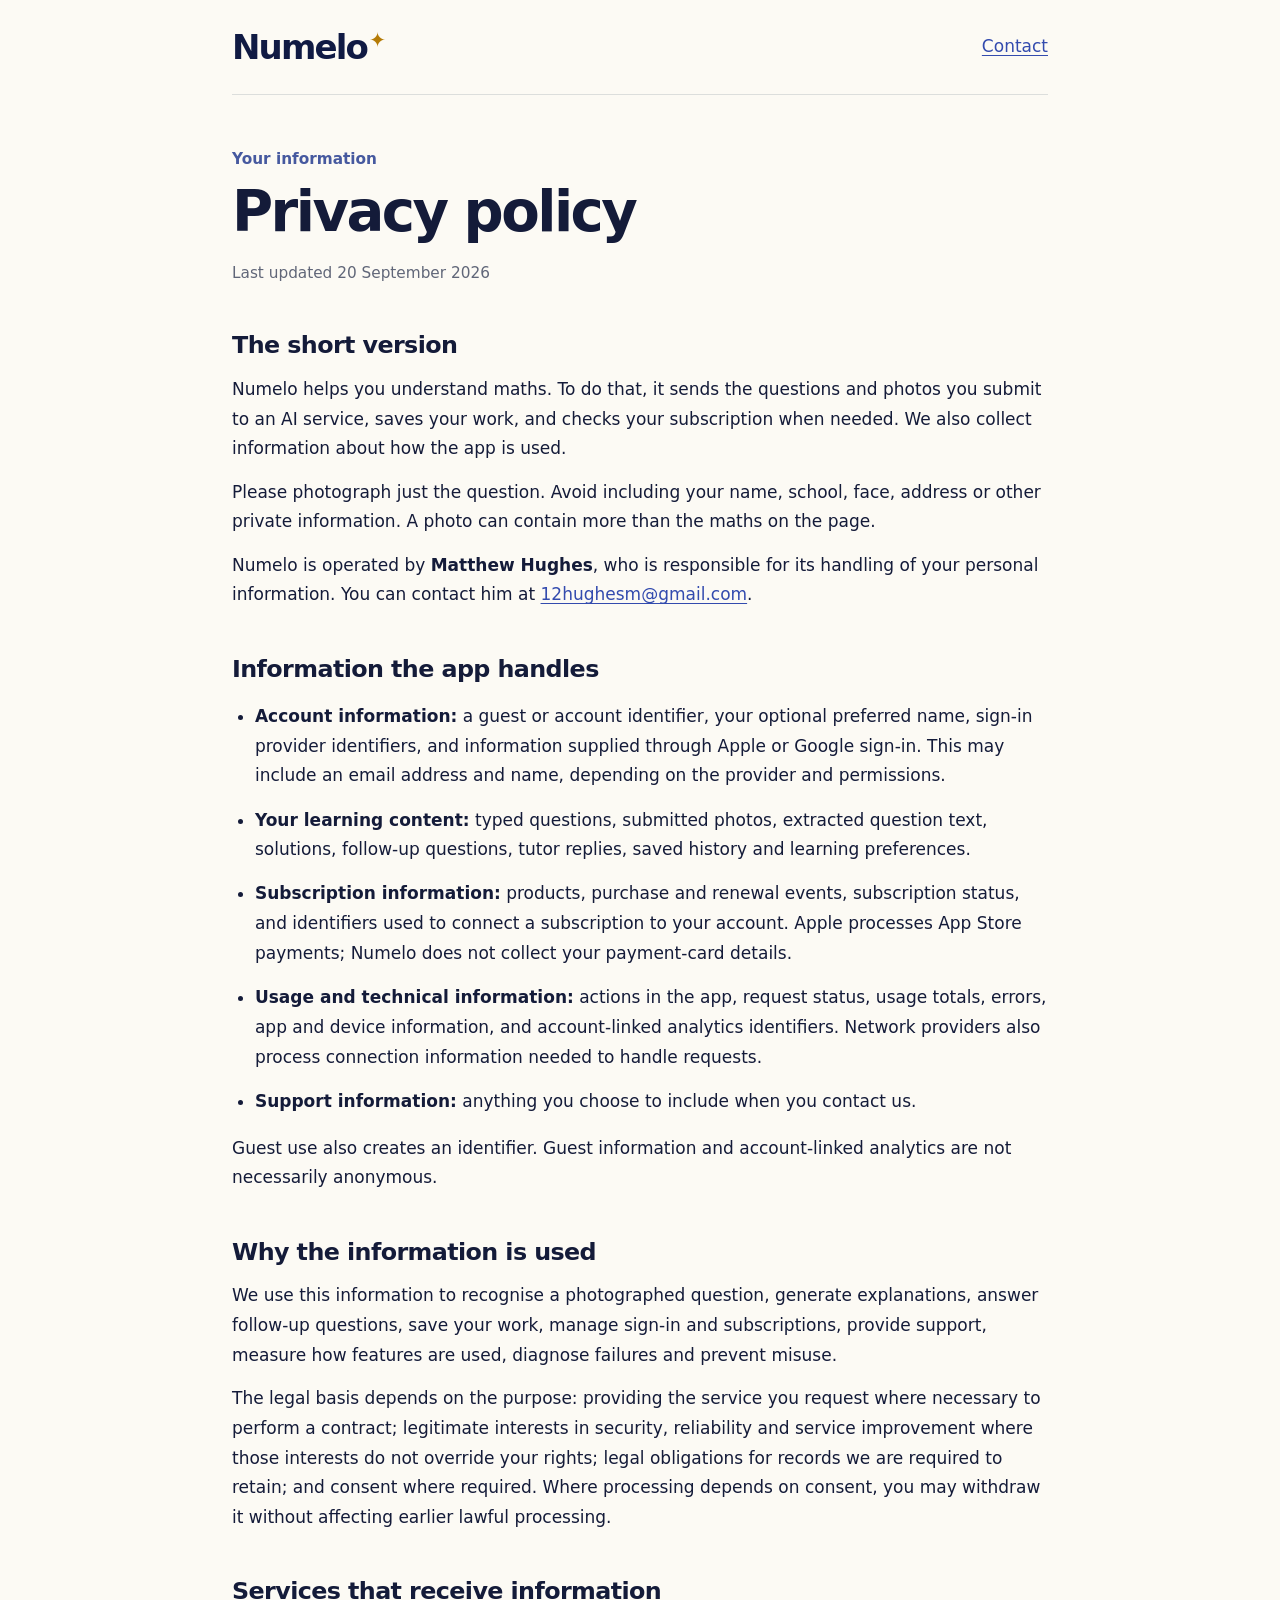
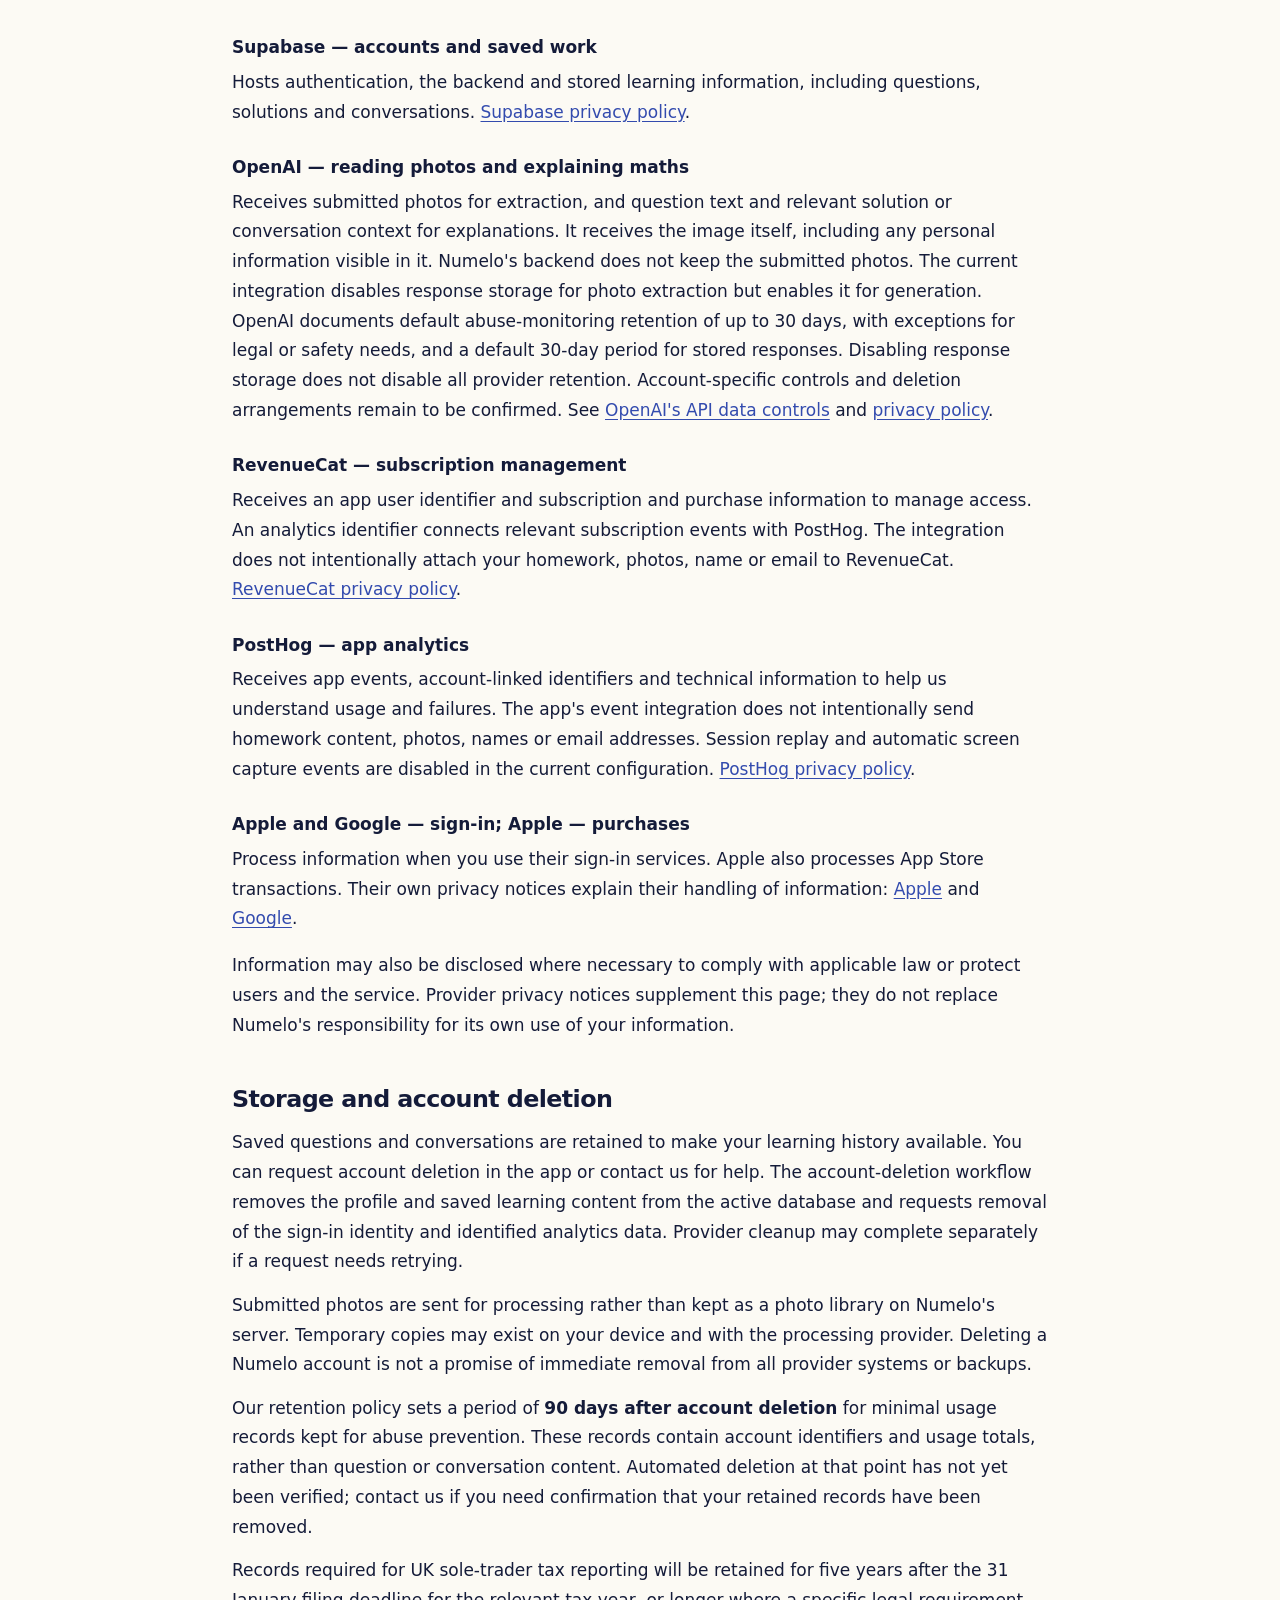
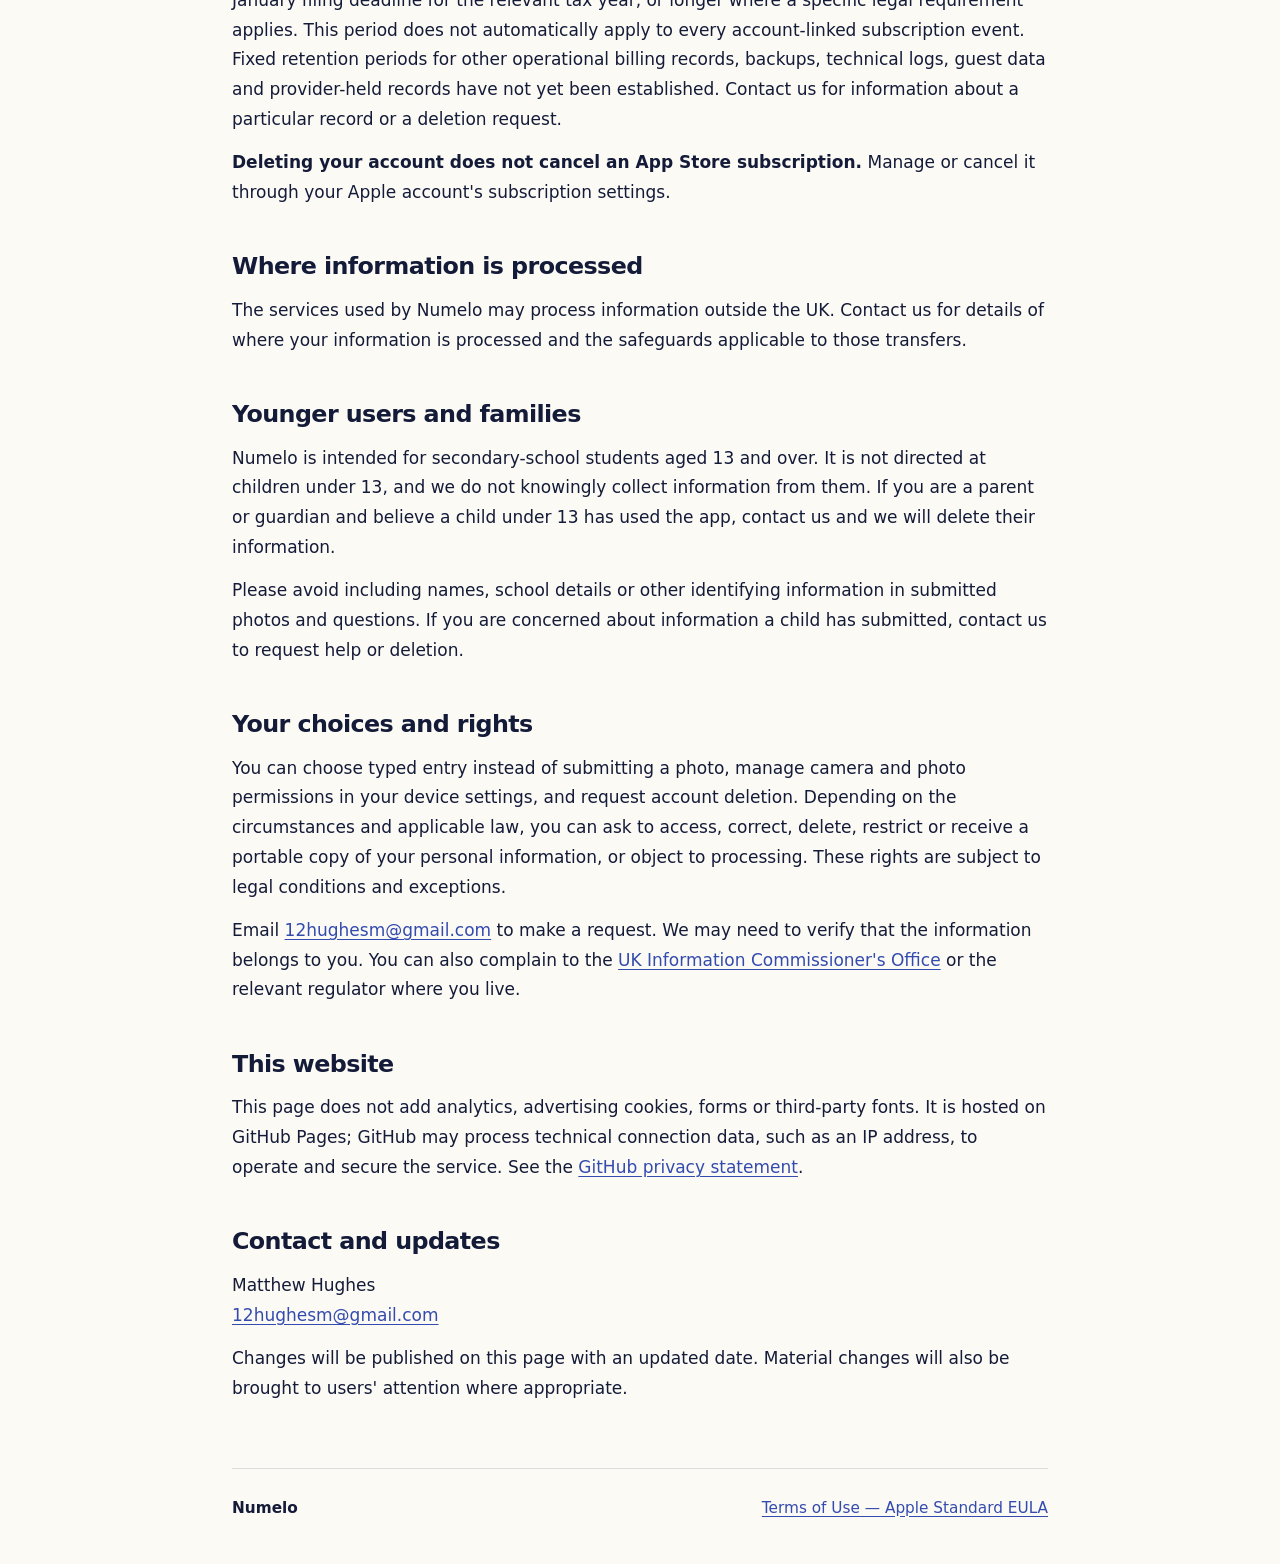
==== index.html @ 73165d93 "State the intended audience as 13 and over The policy described the app as intended for children, wh" ====
<!doctype html>
<html lang="en-GB">
<head>
  <meta charset="utf-8">
  <meta name="viewport" content="width=device-width, initial-scale=1">
  <meta name="description" content="How Numelo handles account details, maths questions, photos, subscriptions and usage information.">
  <title>Privacy policy · Numelo</title>
  <link rel="stylesheet" href="styles.css">
</head>
<body>
  <header><a class="wordmark" href="./" aria-label="Numelo home">Numelo<span aria-hidden="true">✦</span></a><a href="#contact">Contact</a></header>
  <main>
    <p class="eyebrow">Your information</p>
    <h1>Privacy policy</h1>
    <p class="updated">Last updated 20 September 2026</p>

    <section aria-labelledby="summary">
      <h2 id="summary">The short version</h2>
      <p>Numelo helps you understand maths. To do that, it sends the questions and photos you submit to an AI service, saves your work, and checks your subscription when needed. We also collect information about how the app is used.</p>
      <p>Please photograph just the question. Avoid including your name, school, face, address or other private information. A photo can contain more than the maths on the page.</p>
      <p>Numelo is operated by <strong>Matthew Hughes</strong>, who is responsible for its handling of your personal information. You can contact him at <a href="mailto:12hughesm@gmail.com">12hughesm@gmail.com</a>.</p>
    </section>

    <section aria-labelledby="information">
      <h2 id="information">Information the app handles</h2>
      <ul>
        <li><strong>Account information:</strong> a guest or account identifier, your optional preferred name, sign-in provider identifiers, and information supplied through Apple or Google sign-in. This may include an email address and name, depending on the provider and permissions.</li>
        <li><strong>Your learning content:</strong> typed questions, submitted photos, extracted question text, solutions, follow-up questions, tutor replies, saved history and learning preferences.</li>
        <li><strong>Subscription information:</strong> products, purchase and renewal events, subscription status, and identifiers used to connect a subscription to your account. Apple processes App Store payments; Numelo does not collect your payment-card details.</li>
        <li><strong>Usage and technical information:</strong> actions in the app, request status, usage totals, errors, app and device information, and account-linked analytics identifiers. Network providers also process connection information needed to handle requests.</li>
        <li><strong>Support information:</strong> anything you choose to include when you contact us.</li>
      </ul>
      <p>Guest use also creates an identifier. Guest information and account-linked analytics are not necessarily anonymous.</p>
    </section>

    <section aria-labelledby="purposes">
      <h2 id="purposes">Why the information is used</h2>
      <p>We use this information to recognise a photographed question, generate explanations, answer follow-up questions, save your work, manage sign-in and subscriptions, provide support, measure how features are used, diagnose failures and prevent misuse.</p>
      <p>The legal basis depends on the purpose: providing the service you request where necessary to perform a contract; legitimate interests in security, reliability and service improvement where those interests do not override your rights; legal obligations for records we are required to retain; and consent where required. Where processing depends on consent, you may withdraw it without affecting earlier lawful processing.</p>
    </section>

    <section aria-labelledby="providers">
      <h2 id="providers">Services that receive information</h2>
      <dl>
        <dt>Supabase — accounts and saved work</dt>
        <dd>Hosts authentication, the backend and stored learning information, including questions, solutions and conversations. <a href="https://supabase.com/privacy">Supabase privacy policy</a>.</dd>
        <dt>OpenAI — reading photos and explaining maths</dt>
        <dd>Receives submitted photos for extraction, and question text and relevant solution or conversation context for explanations. It receives the image itself, including any personal information visible in it. Numelo's backend does not keep the submitted photos. The current integration disables response storage for photo extraction but enables it for generation. OpenAI documents default abuse-monitoring retention of up to 30 days, with exceptions for legal or safety needs, and a default 30-day period for stored responses. Disabling response storage does not disable all provider retention. Account-specific controls and deletion arrangements remain to be confirmed. See <a href="https://developers.openai.com/api/docs/guides/your-data">OpenAI's API data controls</a> and <a href="https://openai.com/policies/privacy-policy/">privacy policy</a>.</dd>
        <dt>RevenueCat — subscription management</dt>
        <dd>Receives an app user identifier and subscription and purchase information to manage access. An analytics identifier connects relevant subscription events with PostHog. The integration does not intentionally attach your homework, photos, name or email to RevenueCat. <a href="https://www.revenuecat.com/privacy/">RevenueCat privacy policy</a>.</dd>
        <dt>PostHog — app analytics</dt>
        <dd>Receives app events, account-linked identifiers and technical information to help us understand usage and failures. The app's event integration does not intentionally send homework content, photos, names or email addresses. Session replay and automatic screen capture events are disabled in the current configuration. <a href="https://posthog.com/privacy">PostHog privacy policy</a>.</dd>
        <dt>Apple and Google — sign-in; Apple — purchases</dt>
        <dd>Process information when you use their sign-in services. Apple also processes App Store transactions. Their own privacy notices explain their handling of information: <a href="https://www.apple.com/legal/privacy/">Apple</a> and <a href="https://policies.google.com/privacy">Google</a>.</dd>
      </dl>
      <p>Information may also be disclosed where necessary to comply with applicable law or protect users and the service. Provider privacy notices supplement this page; they do not replace Numelo's responsibility for its own use of your information.</p>
    </section>

    <section aria-labelledby="retention">
      <h2 id="retention">Storage and account deletion</h2>
      <p>Saved questions and conversations are retained to make your learning history available. You can request account deletion in the app or contact us for help. The account-deletion workflow removes the profile and saved learning content from the active database and requests removal of the sign-in identity and identified analytics data. Provider cleanup may complete separately if a request needs retrying.</p>
      <p>Submitted photos are sent for processing rather than kept as a photo library on Numelo's server. Temporary copies may exist on your device and with the processing provider. Deleting a Numelo account is not a promise of immediate removal from all provider systems or backups.</p>
      <p>Our retention policy sets a period of <strong>90 days after account deletion</strong> for minimal usage records kept for abuse prevention. These records contain account identifiers and usage totals, rather than question or conversation content. Automated deletion at that point has not yet been verified; contact us if you need confirmation that your retained records have been removed.</p>
      <p>Records required for UK sole-trader tax reporting will be retained for five years after the 31 January filing deadline for the relevant tax year, or longer where a specific legal requirement applies. This period does not automatically apply to every account-linked subscription event. Fixed retention periods for other operational billing records, backups, technical logs, guest data and provider-held records have not yet been established. Contact us for information about a particular record or a deletion request.</p>
      <p><strong>Deleting your account does not cancel an App Store subscription.</strong> Manage or cancel it through your Apple account's subscription settings.</p>
    </section>

    <section aria-labelledby="location">
      <h2 id="location">Where information is processed</h2>
      <p>The services used by Numelo may process information outside the UK. Contact us for details of where your information is processed and the safeguards applicable to those transfers.</p>
    </section>

    <section aria-labelledby="children">
      <h2 id="children">Younger users and families</h2>
      <p>Numelo is intended for secondary-school students aged 13 and over. It is not directed at children under 13, and we do not knowingly collect information from them. If you are a parent or guardian and believe a child under 13 has used the app, contact us and we will delete their information.</p>
      <p>Please avoid including names, school details or other identifying information in submitted photos and questions. If you are concerned about information a child has submitted, contact us to request help or deletion.</p>
    </section>

    <section aria-labelledby="rights">
      <h2 id="rights">Your choices and rights</h2>
      <p>You can choose typed entry instead of submitting a photo, manage camera and photo permissions in your device settings, and request account deletion. Depending on the circumstances and applicable law, you can ask to access, correct, delete, restrict or receive a portable copy of your personal information, or object to processing. These rights are subject to legal conditions and exceptions.</p>
      <p>Email <a href="mailto:12hughesm@gmail.com">12hughesm@gmail.com</a> to make a request. We may need to verify that the information belongs to you. You can also complain to the <a href="https://ico.org.uk/make-a-complaint/">UK Information Commissioner's Office</a> or the relevant regulator where you live.</p>
    </section>

    <section aria-labelledby="website">
      <h2 id="website">This website</h2>
      <p>This page does not add analytics, advertising cookies, forms or third-party fonts. It is hosted on GitHub Pages; GitHub may process technical connection data, such as an IP address, to operate and secure the service. See the <a href="https://docs.github.com/en/site-policy/privacy-policies/github-general-privacy-statement">GitHub privacy statement</a>.</p>
    </section>

    <section aria-labelledby="contact">
      <h2 id="contact">Contact and updates</h2>
      <p>Matthew Hughes<br><a href="mailto:12hughesm@gmail.com">12hughesm@gmail.com</a></p>
      <p>Changes will be published on this page with an updated date. Material changes will also be brought to users' attention where appropriate.</p>
    </section>
  </main>
  <footer><span>Numelo</span><a href="https://www.apple.com/legal/internet-services/itunes/dev/stdeula/">Terms of Use — Apple Standard EULA</a></footer>
</body>
</html>
---- styles.css ----
:root { color-scheme: light; font-family: ui-sans-serif, system-ui, -apple-system, BlinkMacSystemFont, "Segoe UI", sans-serif; color: #141b39; background: #fcfaf4; font-size: 17px; }
* { box-sizing: border-box; }
body { margin: 0; line-height: 1.75; }
header, main, footer { width: min(100% - 3rem, 48rem); margin-inline: auto; }
header { display: flex; justify-content: space-between; align-items: center; padding-block: 1.75rem; border-bottom: 1px solid #dcdedc; }
a { color: #334bae; text-underline-offset: .18em; overflow-wrap: anywhere; }
a:hover { color: #18235e; }
a:focus-visible { outline: 3px solid #ae7500; outline-offset: 5px; border-radius: 2px; }
.wordmark { color: #101a43; font-size: 2rem; font-weight: 800; text-decoration: none; letter-spacing: -.055em; line-height: 1; }
.wordmark span { color: #b57b06; font-size: 1.2rem; vertical-align: super; margin-left: .12rem; }
main { padding-block: 3rem; }
.eyebrow { color: #46599f; font-size: .9rem; font-weight: 700; margin: 0 0 .5rem; }
h1 { font-size: clamp(2.25rem, 7vw, 3.3rem); line-height: 1.1; letter-spacing: -.045em; margin: 0; }
.updated { color: #606678; margin-block: 1rem 1.75rem; font-size: .9rem; }
.notice { padding: 1.25rem; border-left: 4px solid #b57b06; background: #fff2cb; border-radius: 0 .65rem .65rem 0; font-size: .95rem; }
section { margin-top: 2.5rem; scroll-margin-top: 1.5rem; }
h2 { font-size: 1.4rem; line-height: 1.35; letter-spacing: -.025em; margin-bottom: .8rem; }
p { margin-block: .8rem; }
ul { padding-left: 1.35rem; }
li { margin-block: .85rem; }
dt { font-weight: 700; margin-top: 1.5rem; }
dd { margin: .3rem 0 0; }
footer { padding-block: 1.5rem 2.5rem; border-top: 1px solid #dcdedc; display: flex; justify-content: space-between; gap: 1rem; flex-wrap: wrap; font-size: .9rem; }
footer span { font-weight: 700; }
@media (max-width: 480px) { header, main, footer { width: calc(100% - 2rem); } main { padding-top: 2rem; } }
@media print { body { background: white; color: black; } header, main, footer { width: 100%; } a { color: inherit; } }
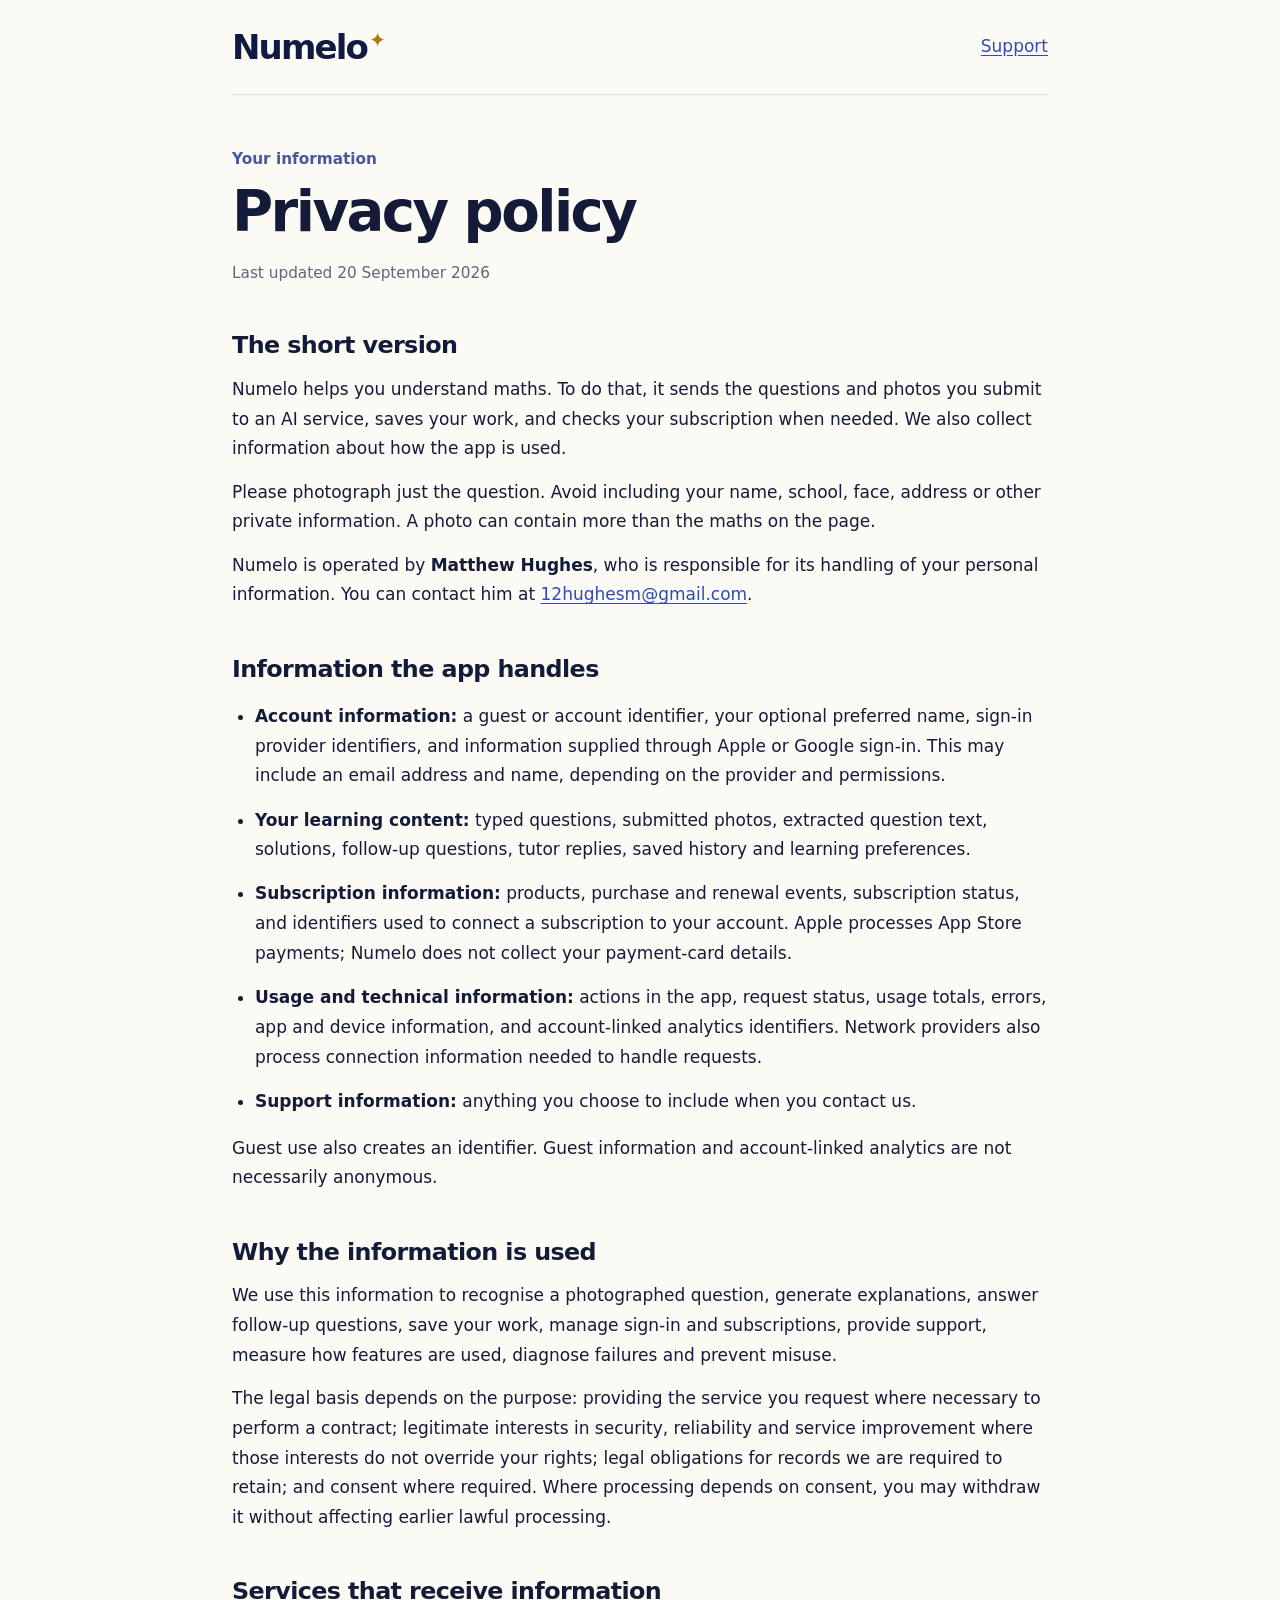
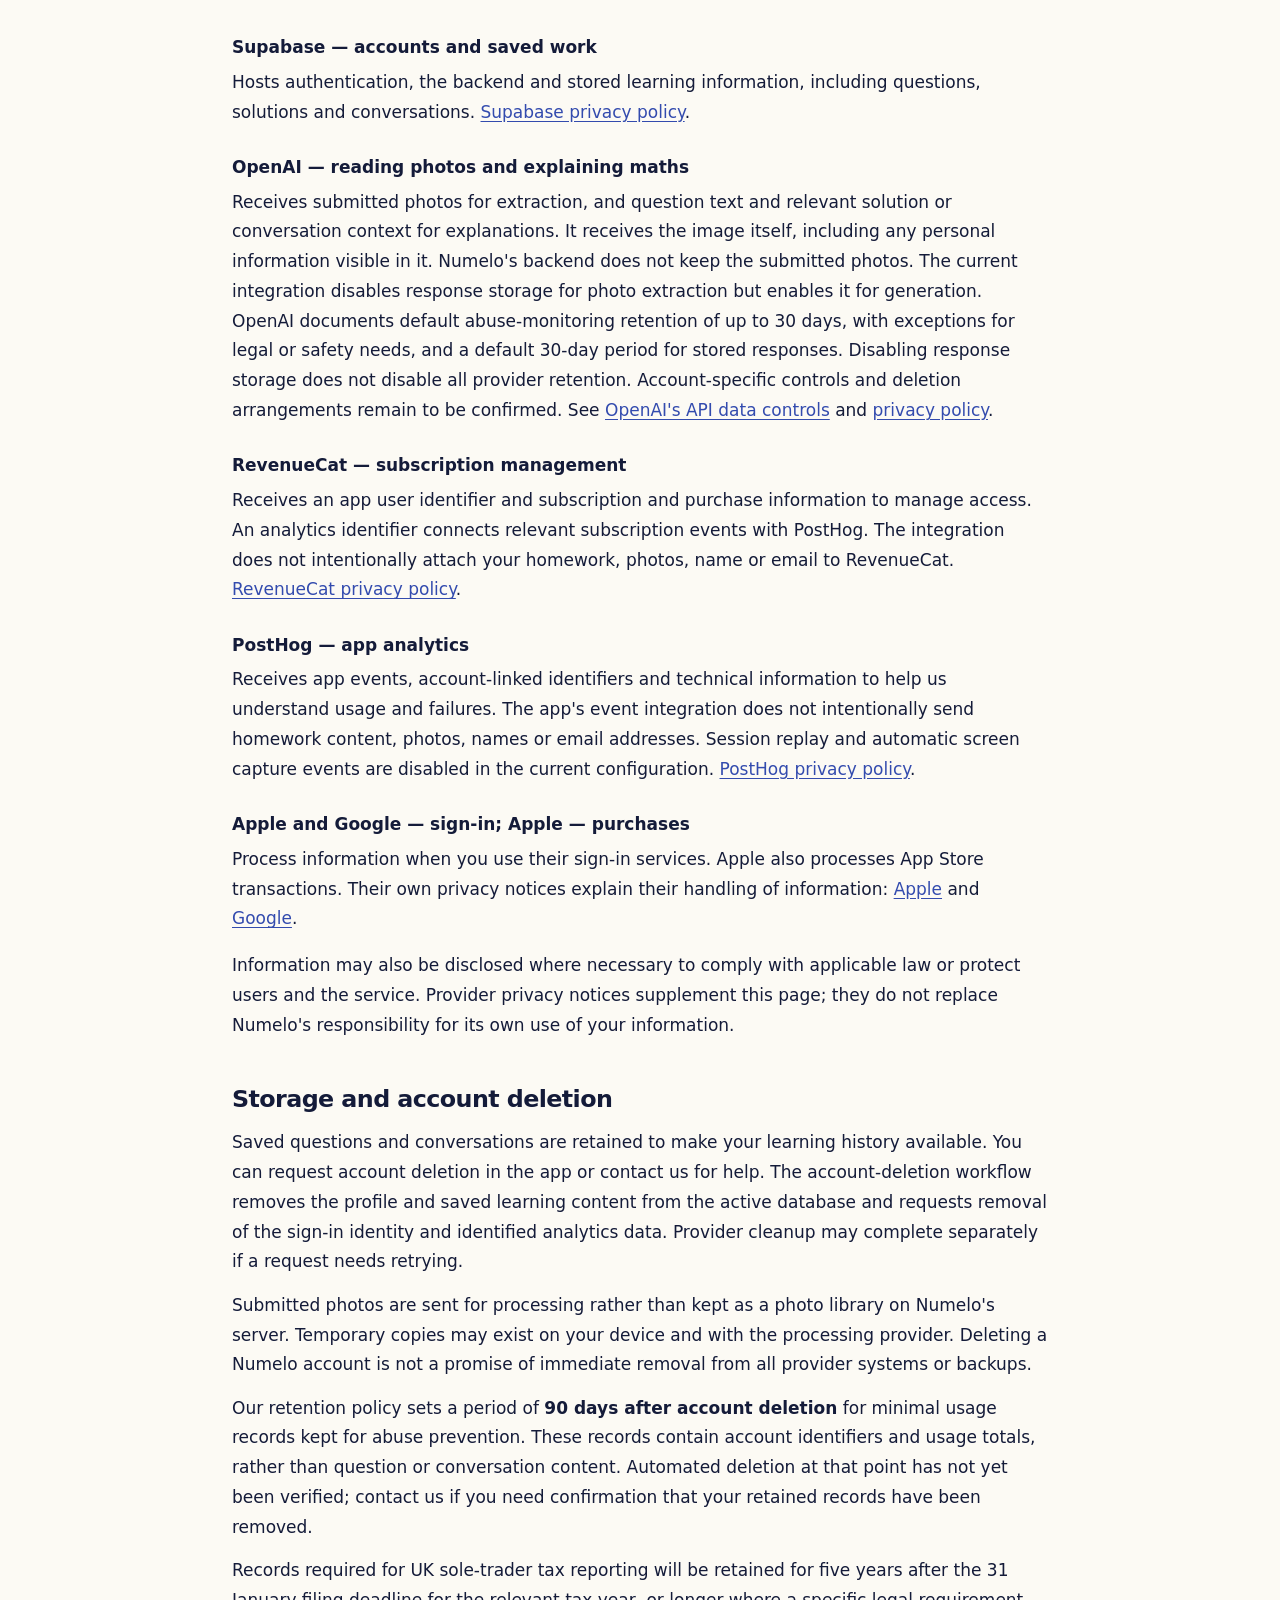
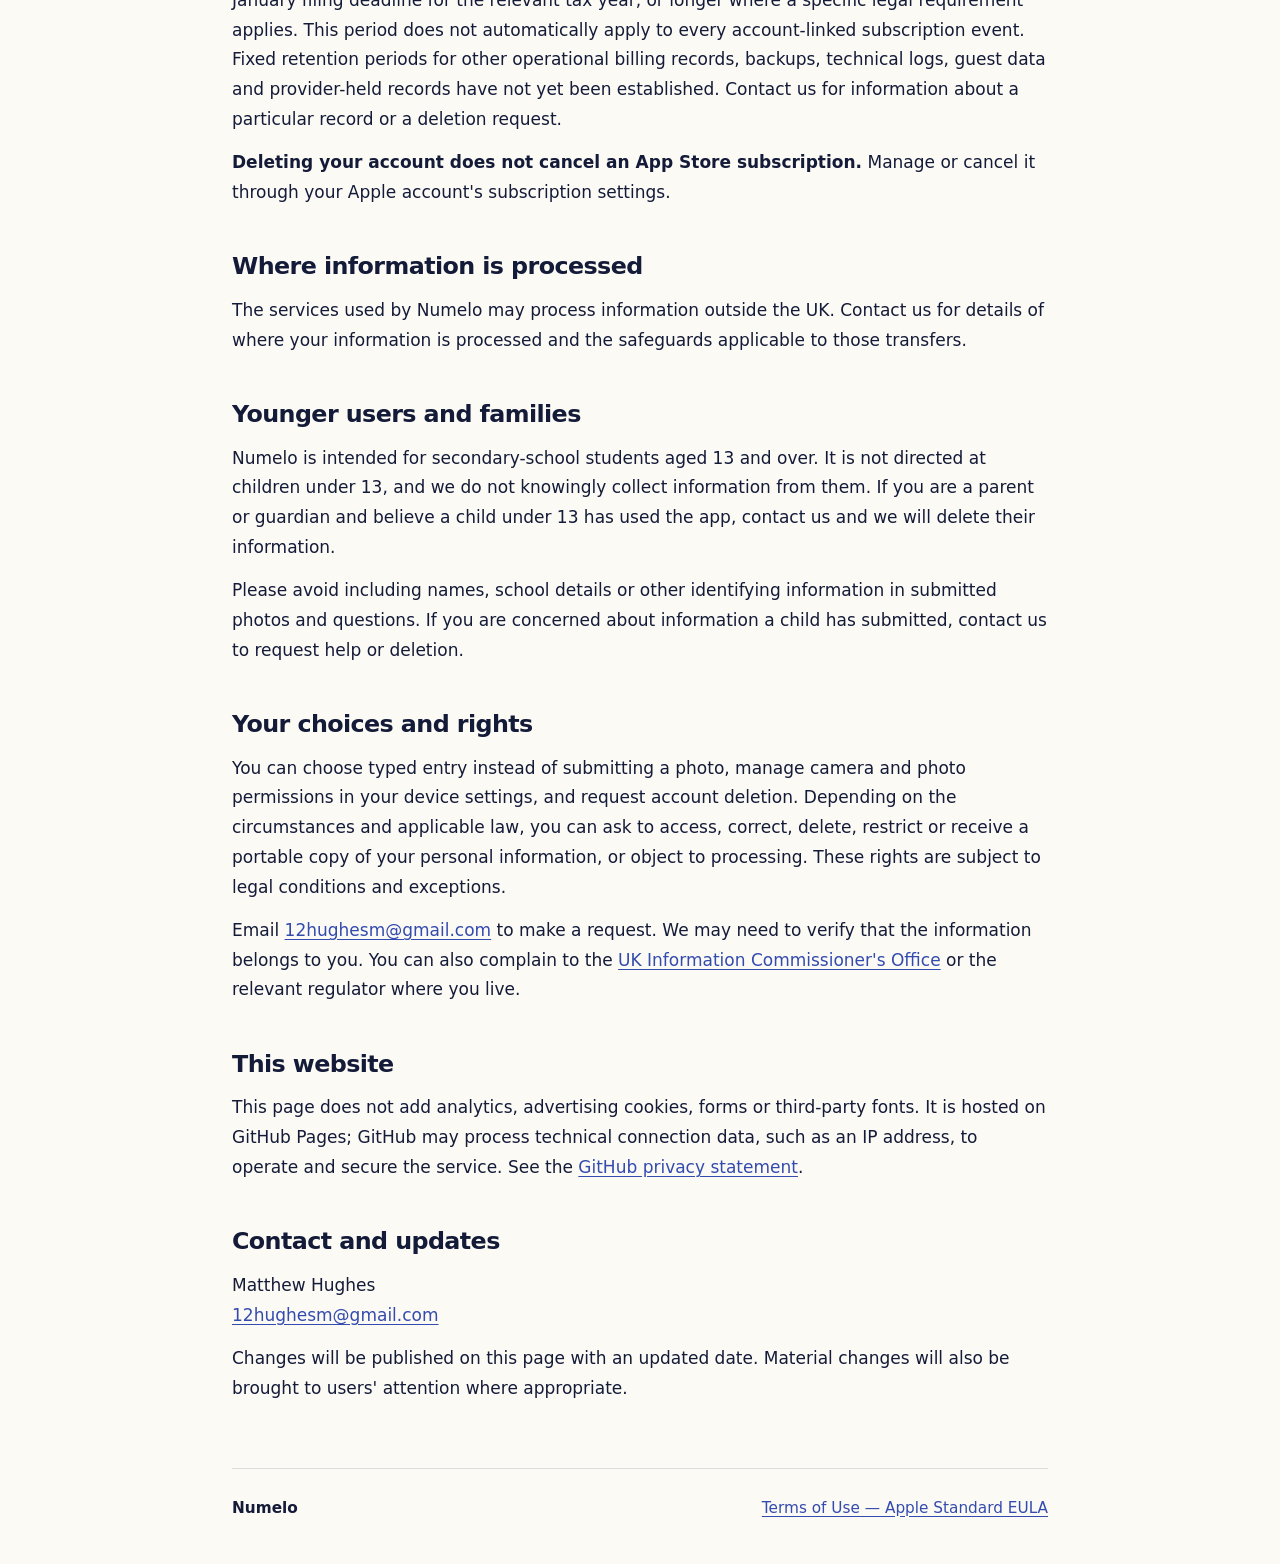
==== commit d415651b: "Add a support page App Store Connect requires a support URL and the app had nowhere to send anyone. " ====
--- a/index.html
+++ b/index.html
@@ -8,7 +8,7 @@
   <link rel="stylesheet" href="styles.css">
 </head>
 <body>
-  <header><a class="wordmark" href="./" aria-label="Numelo home">Numelo<span aria-hidden="true">✦</span></a><a href="#contact">Contact</a></header>
+  <header><a class="wordmark" href="./" aria-label="Numelo home">Numelo<span aria-hidden="true">✦</span></a><a href="./support.html">Support</a></header>
   <main>
     <p class="eyebrow">Your information</p>
     <h1>Privacy policy</h1>
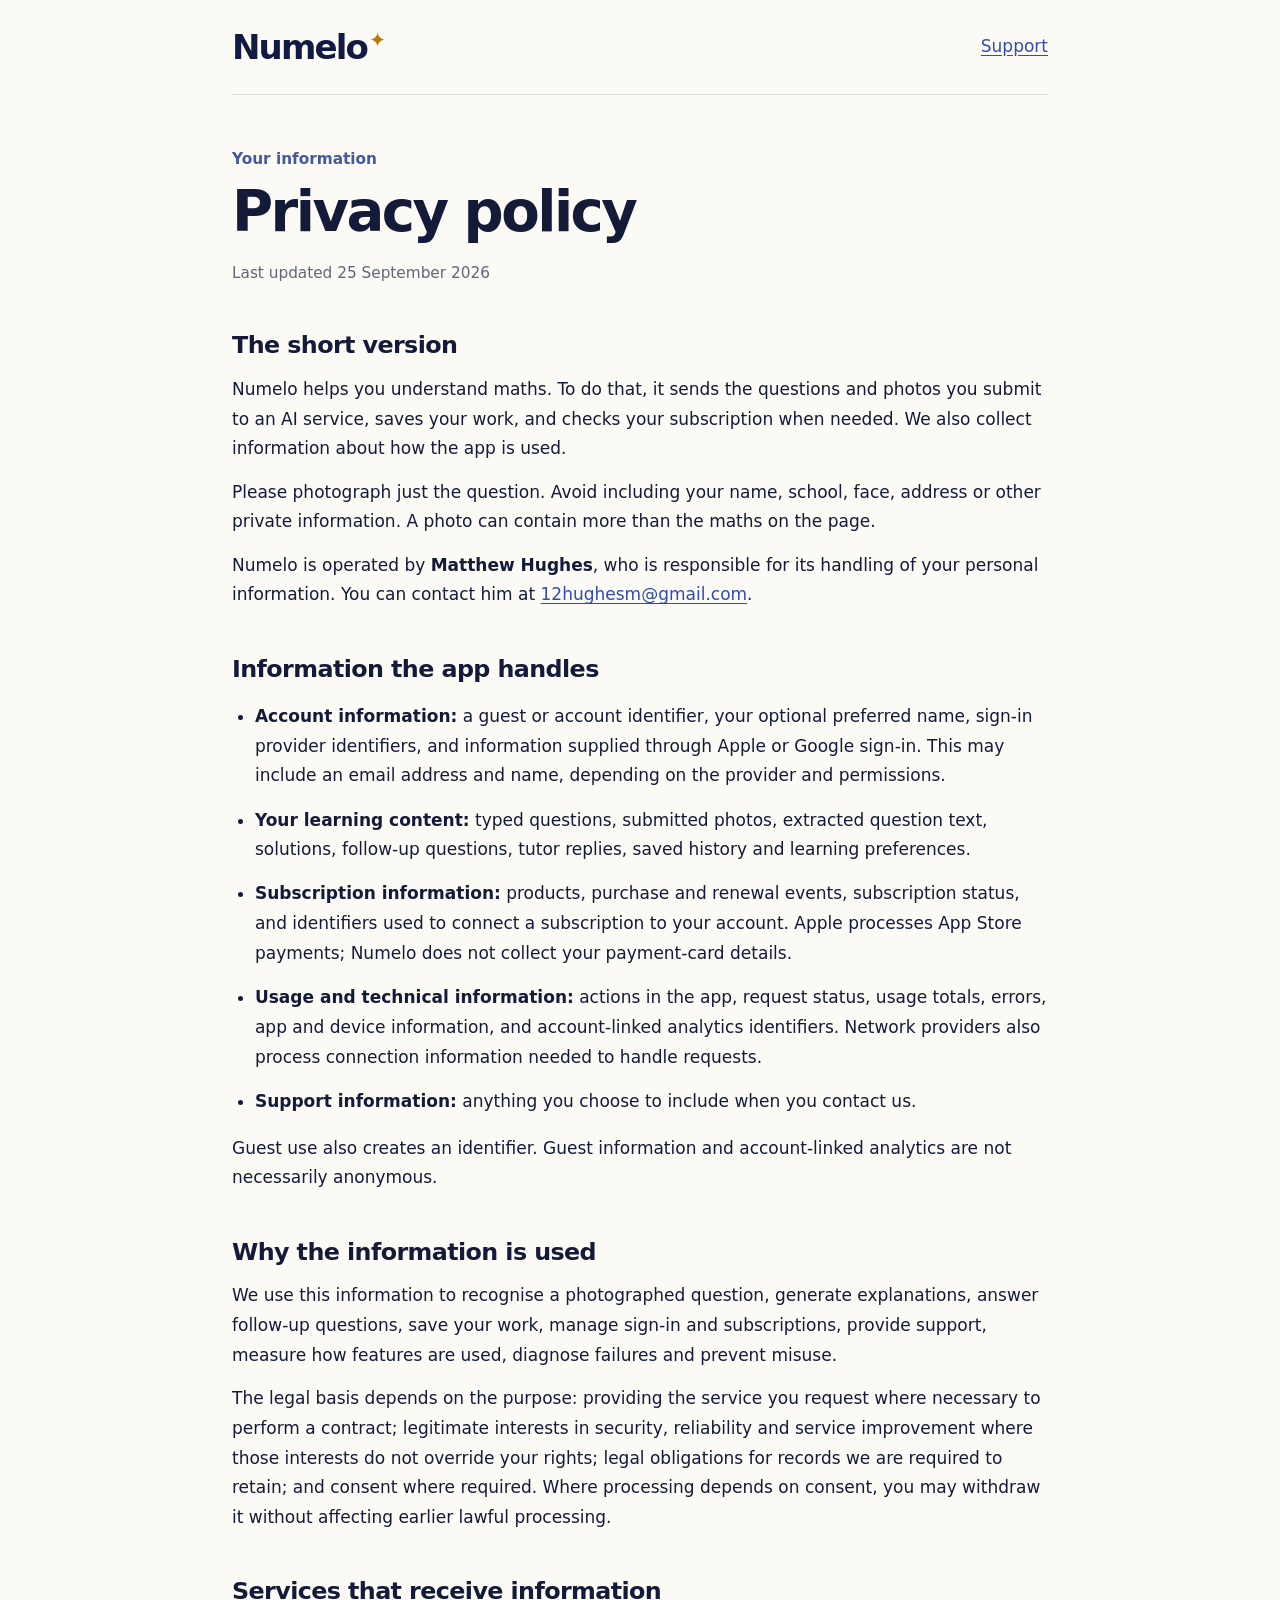
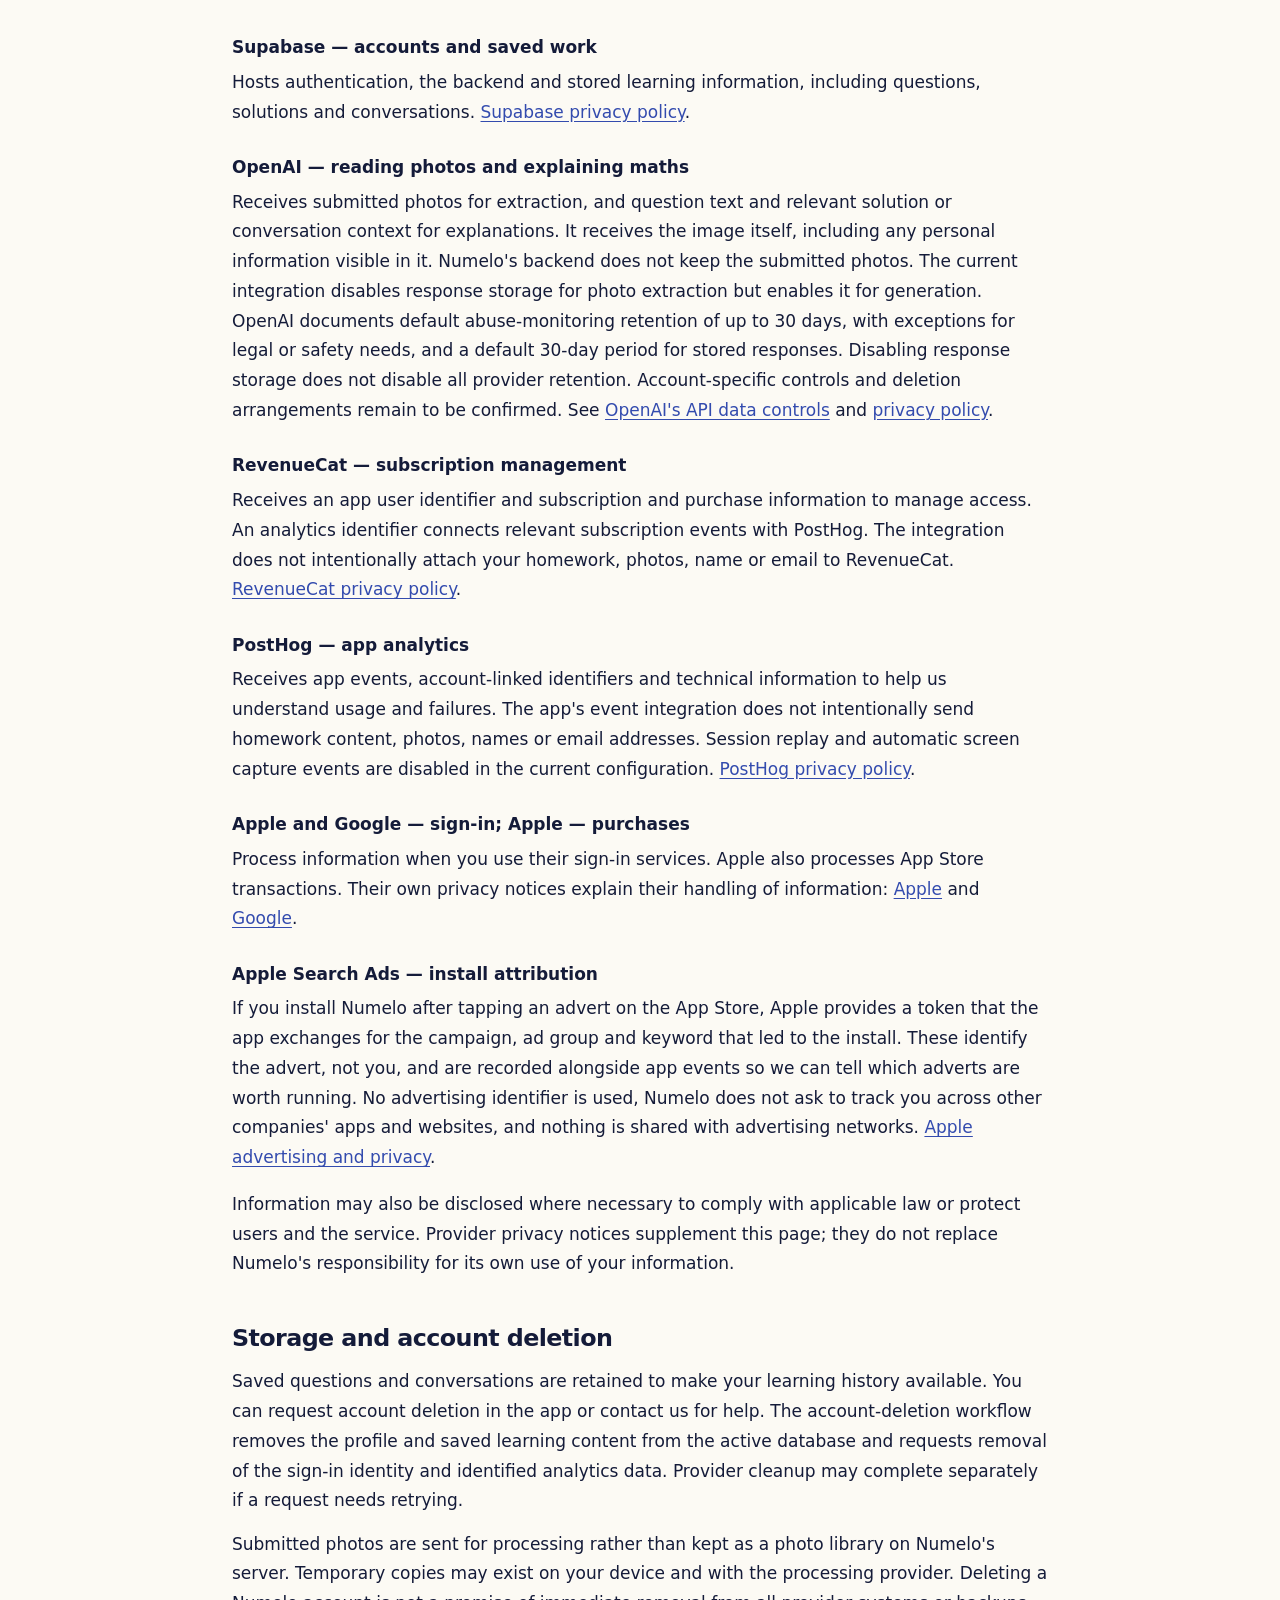
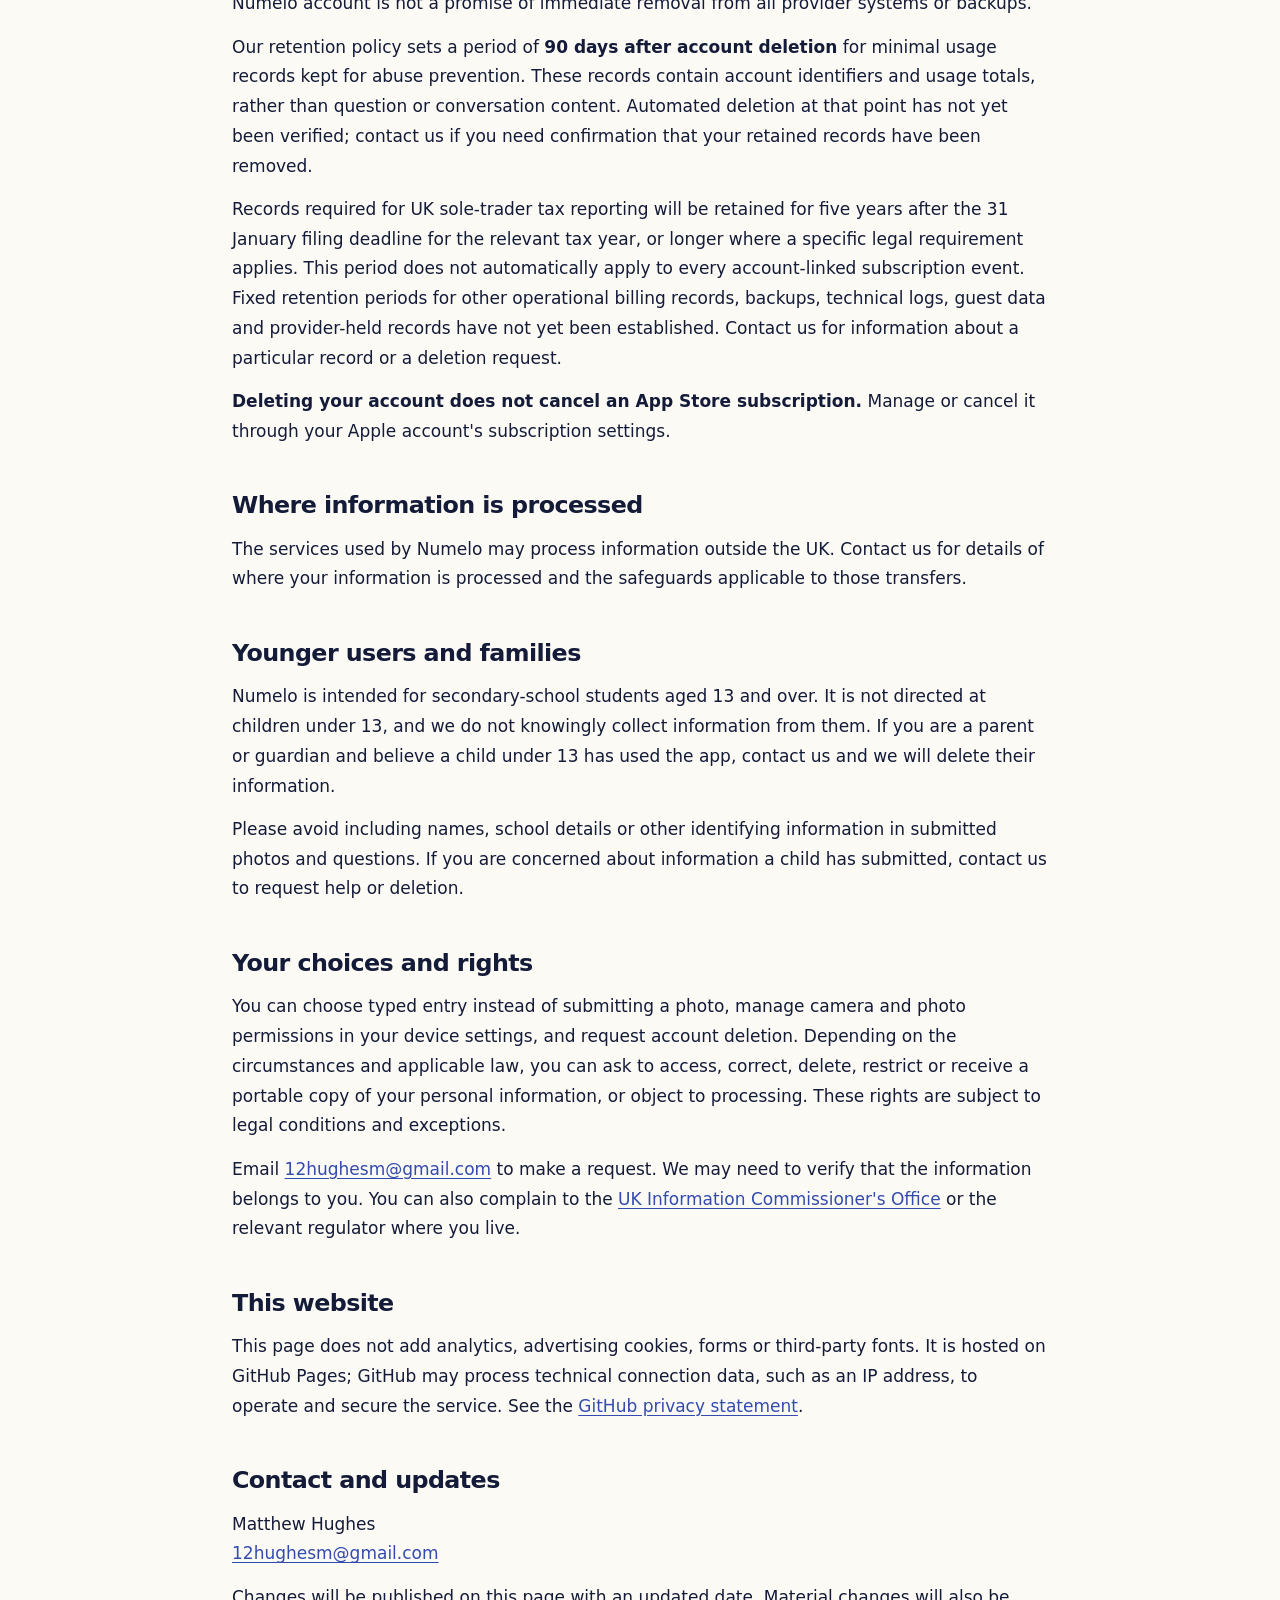
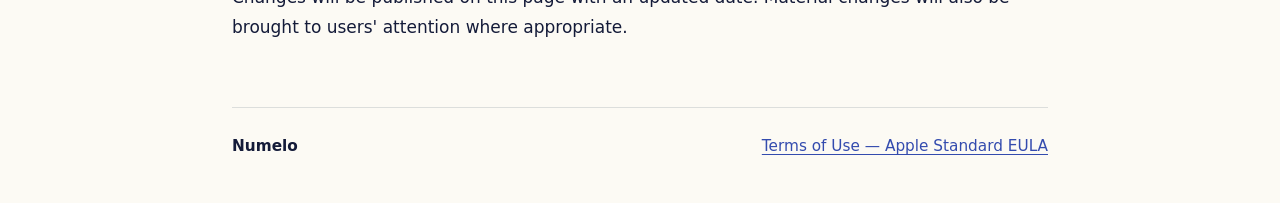
==== commit b6e586ad: "Say how Apple Search Ads attribution is used The processors list named every service that receives i" ====
--- a/index.html
+++ b/index.html
@@ -12,7 +12,7 @@
   <main>
     <p class="eyebrow">Your information</p>
     <h1>Privacy policy</h1>
-    <p class="updated">Last updated 20 September 2026</p>
+    <p class="updated">Last updated 25 September 2026</p>
 
     <section aria-labelledby="summary">
       <h2 id="summary">The short version</h2>
@@ -52,6 +52,8 @@
         <dd>Receives app events, account-linked identifiers and technical information to help us understand usage and failures. The app's event integration does not intentionally send homework content, photos, names or email addresses. Session replay and automatic screen capture events are disabled in the current configuration. <a href="https://posthog.com/privacy">PostHog privacy policy</a>.</dd>
         <dt>Apple and Google — sign-in; Apple — purchases</dt>
         <dd>Process information when you use their sign-in services. Apple also processes App Store transactions. Their own privacy notices explain their handling of information: <a href="https://www.apple.com/legal/privacy/">Apple</a> and <a href="https://policies.google.com/privacy">Google</a>.</dd>
+        <dt>Apple Search Ads — install attribution</dt>
+        <dd>If you install Numelo after tapping an advert on the App Store, Apple provides a token that the app exchanges for the campaign, ad group and keyword that led to the install. These identify the advert, not you, and are recorded alongside app events so we can tell which adverts are worth running. No advertising identifier is used, Numelo does not ask to track you across other companies' apps and websites, and nothing is shared with advertising networks. <a href="https://www.apple.com/legal/privacy/data/en/apple-advertising/">Apple advertising and privacy</a>.</dd>
       </dl>
       <p>Information may also be disclosed where necessary to comply with applicable law or protect users and the service. Provider privacy notices supplement this page; they do not replace Numelo's responsibility for its own use of your information.</p>
     </section>
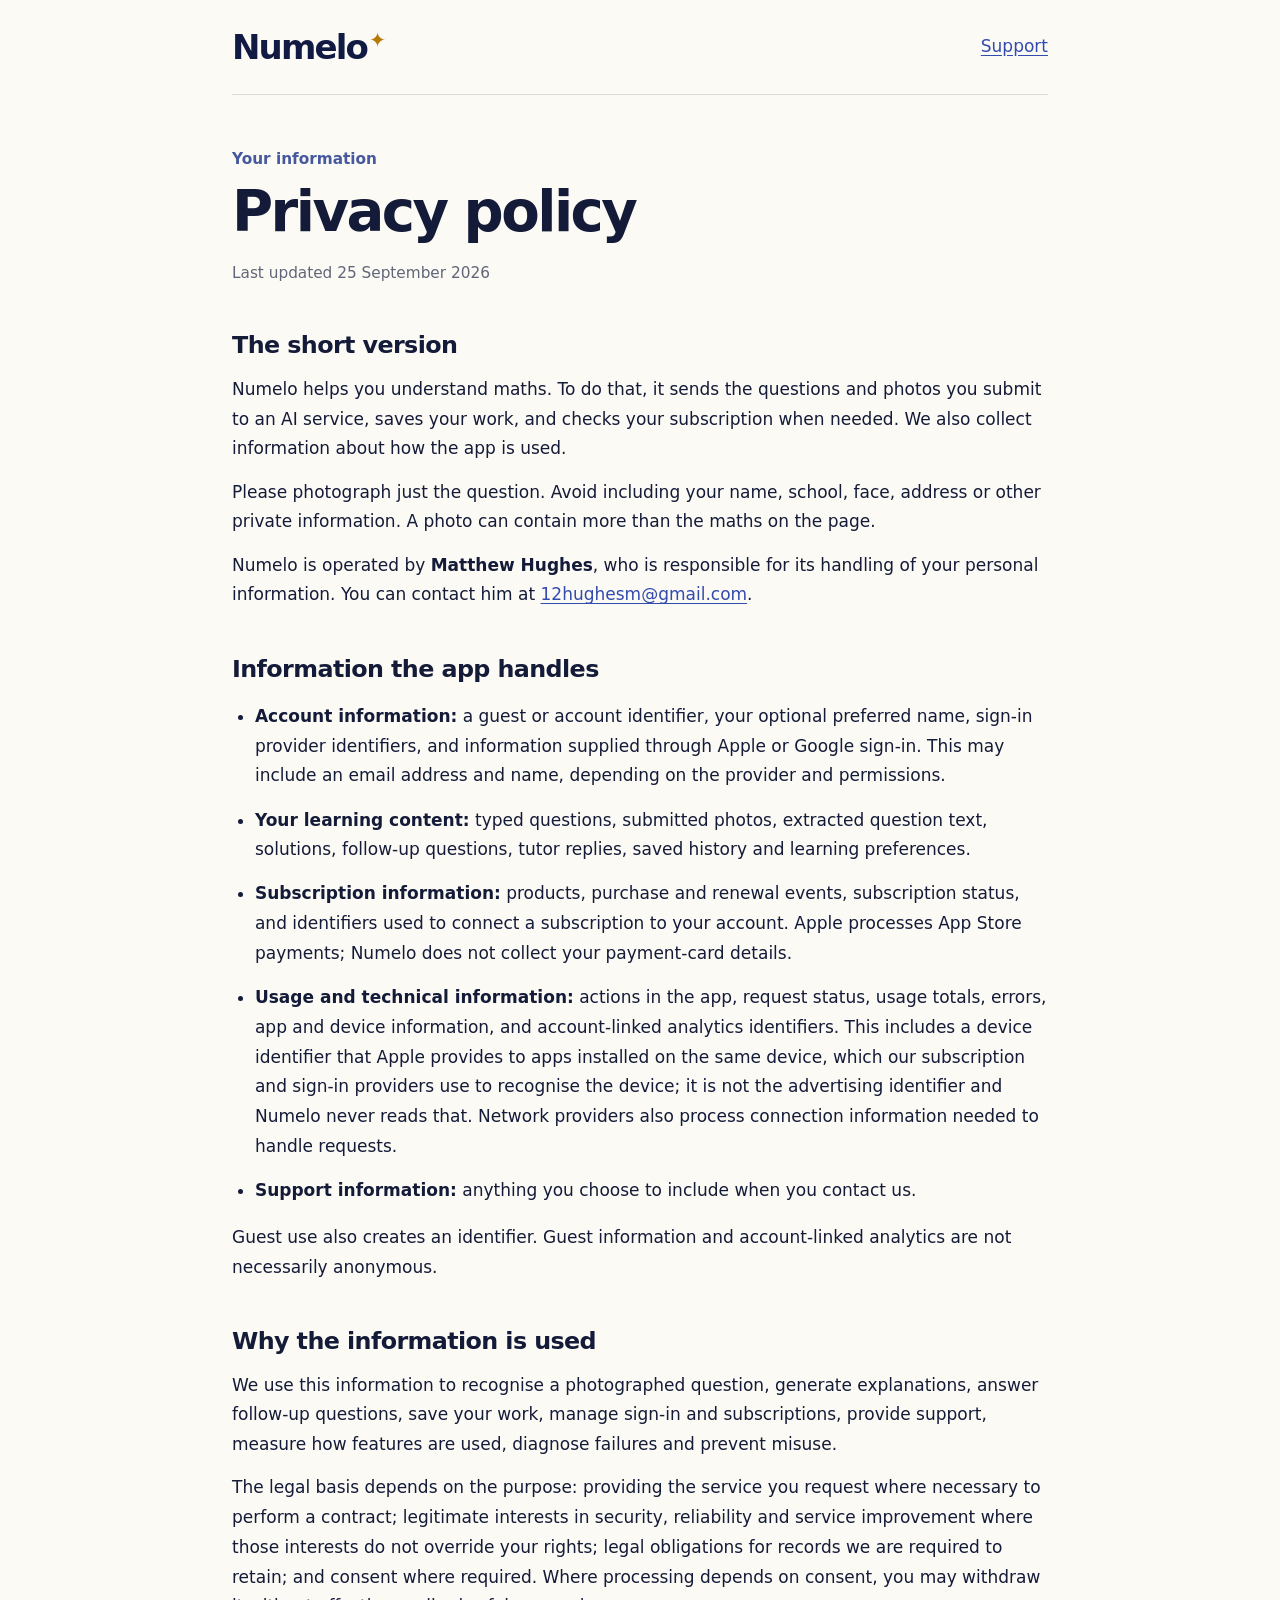
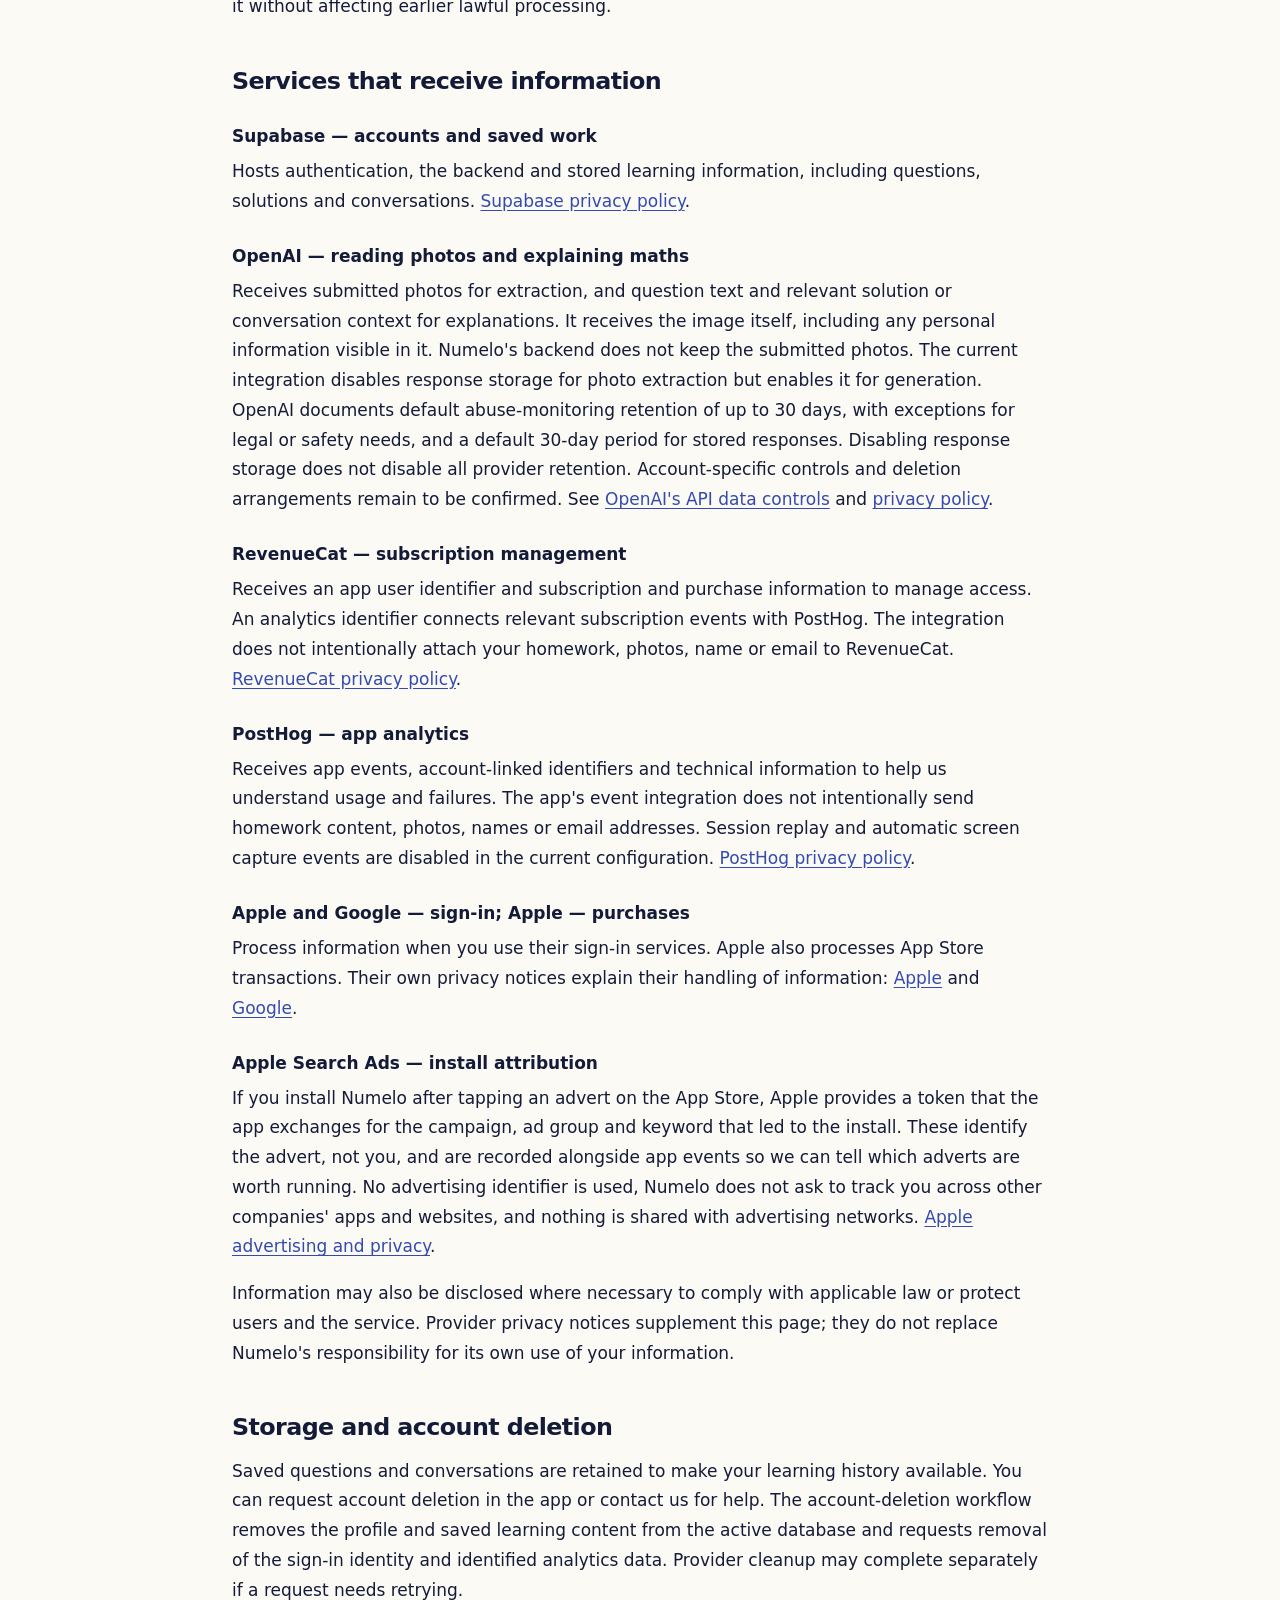
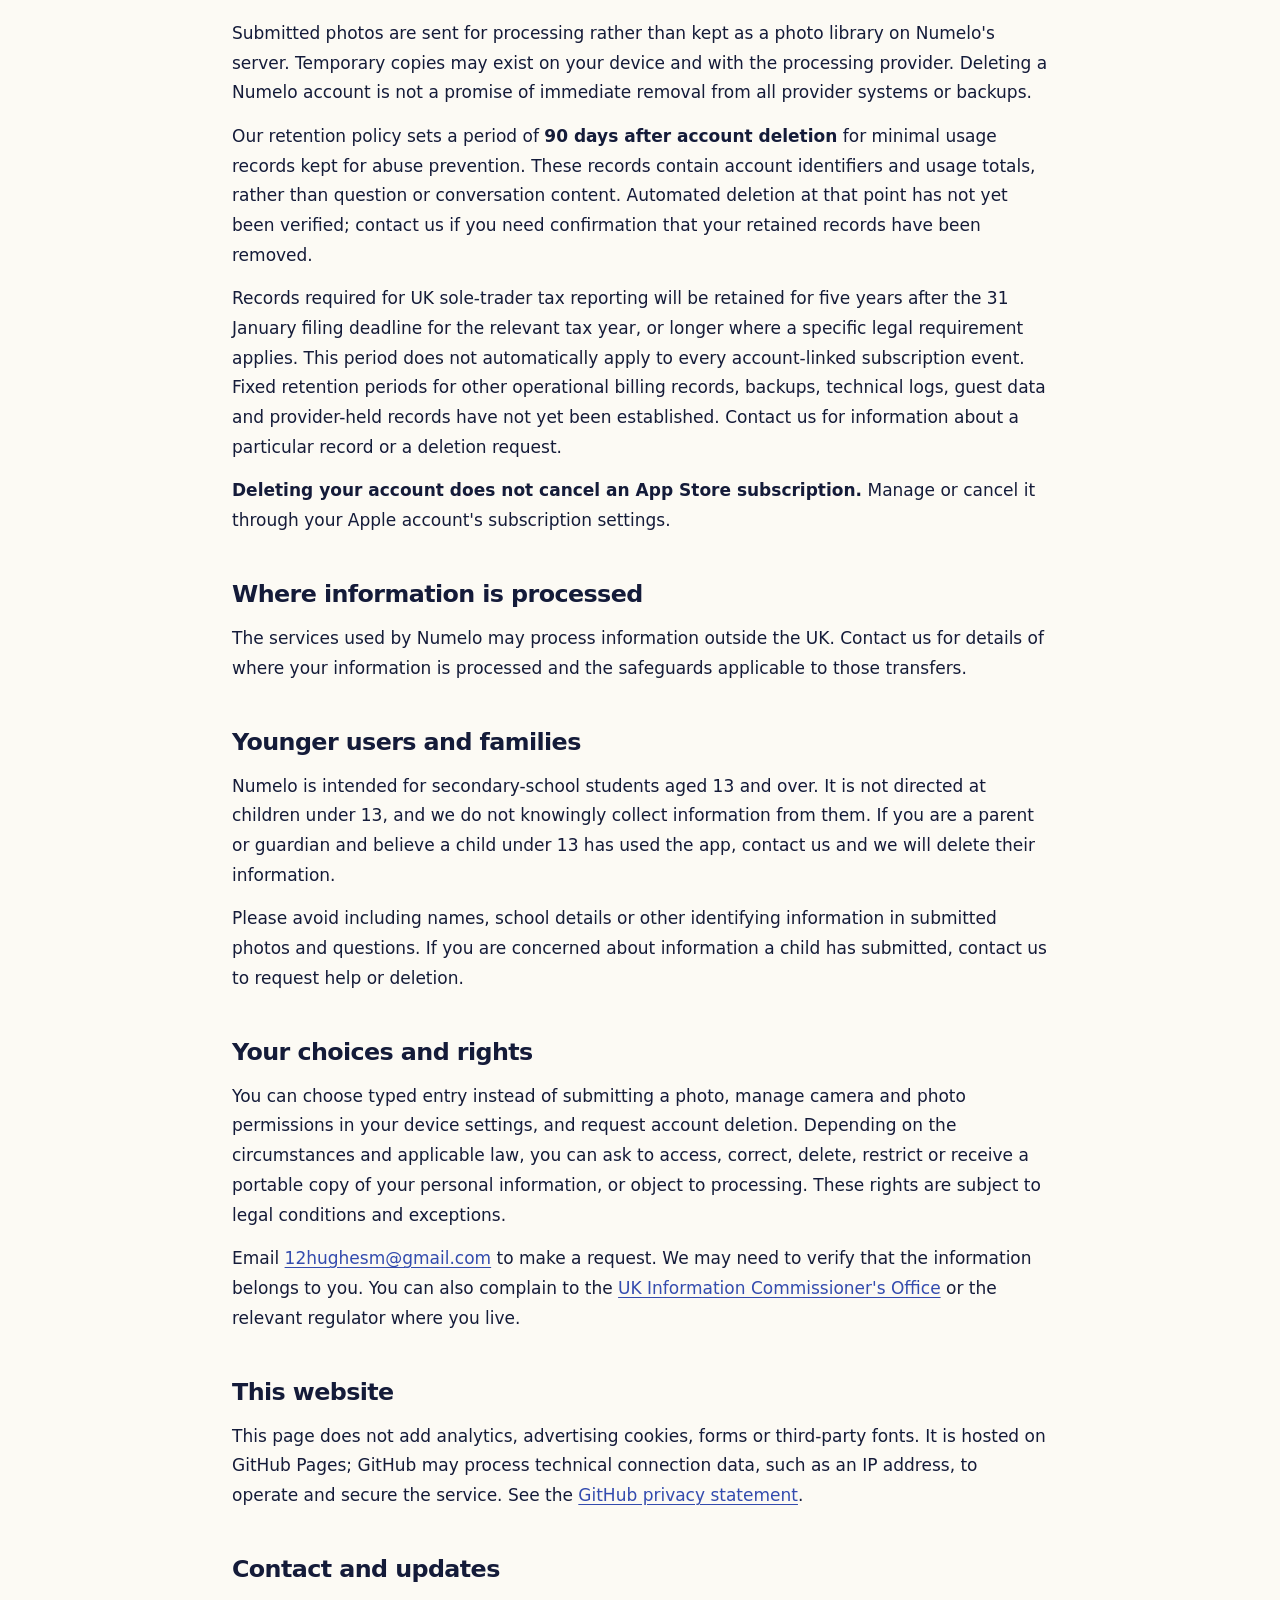
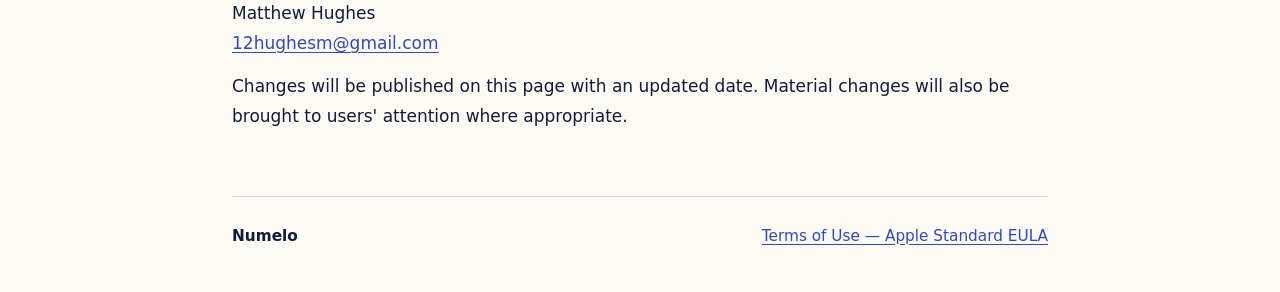
==== commit aa2c6374: "Name the device identifier the app declares The App Store listing declares Device ID as collected, b" ====
--- a/index.html
+++ b/index.html
@@ -27,7 +27,7 @@
         <li><strong>Account information:</strong> a guest or account identifier, your optional preferred name, sign-in provider identifiers, and information supplied through Apple or Google sign-in. This may include an email address and name, depending on the provider and permissions.</li>
         <li><strong>Your learning content:</strong> typed questions, submitted photos, extracted question text, solutions, follow-up questions, tutor replies, saved history and learning preferences.</li>
         <li><strong>Subscription information:</strong> products, purchase and renewal events, subscription status, and identifiers used to connect a subscription to your account. Apple processes App Store payments; Numelo does not collect your payment-card details.</li>
-        <li><strong>Usage and technical information:</strong> actions in the app, request status, usage totals, errors, app and device information, and account-linked analytics identifiers. Network providers also process connection information needed to handle requests.</li>
+        <li><strong>Usage and technical information:</strong> actions in the app, request status, usage totals, errors, app and device information, and account-linked analytics identifiers. This includes a device identifier that Apple provides to apps installed on the same device, which our subscription and sign-in providers use to recognise the device; it is not the advertising identifier and Numelo never reads that. Network providers also process connection information needed to handle requests.</li>
         <li><strong>Support information:</strong> anything you choose to include when you contact us.</li>
       </ul>
       <p>Guest use also creates an identifier. Guest information and account-linked analytics are not necessarily anonymous.</p>
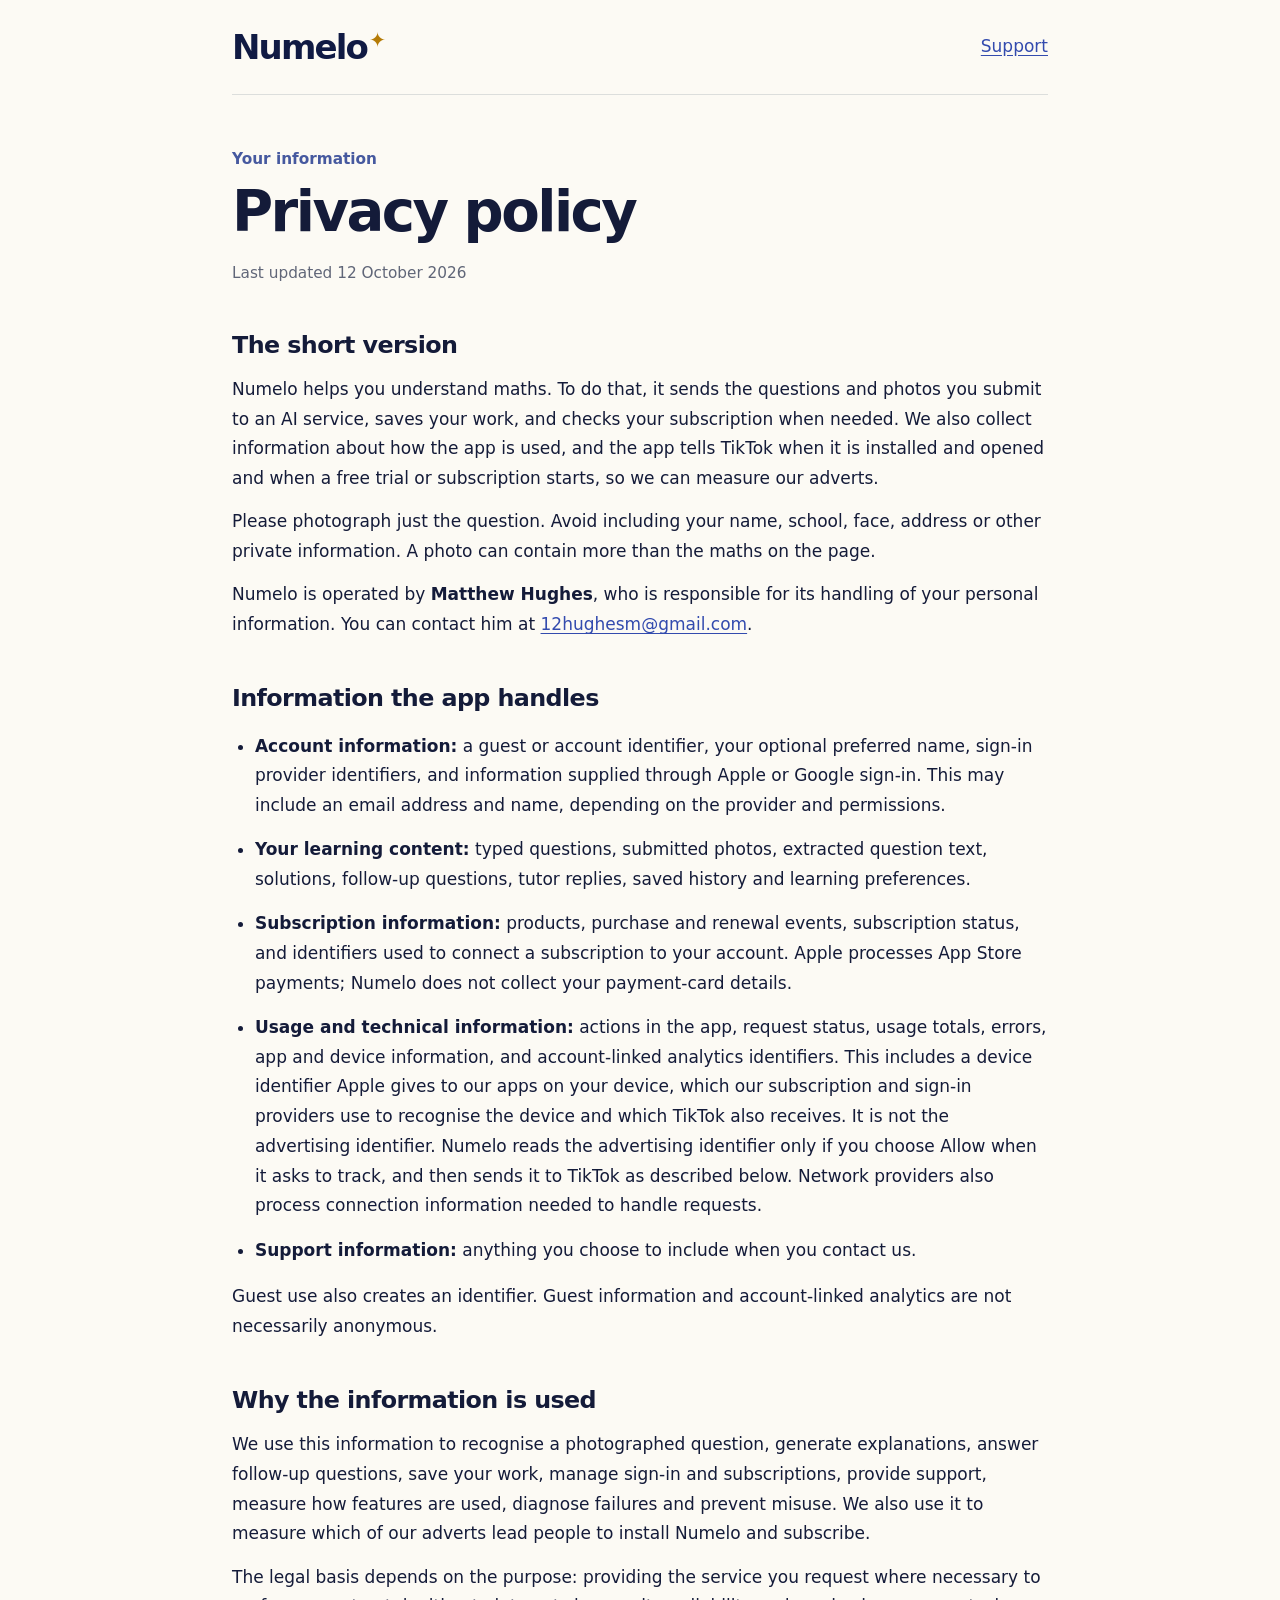
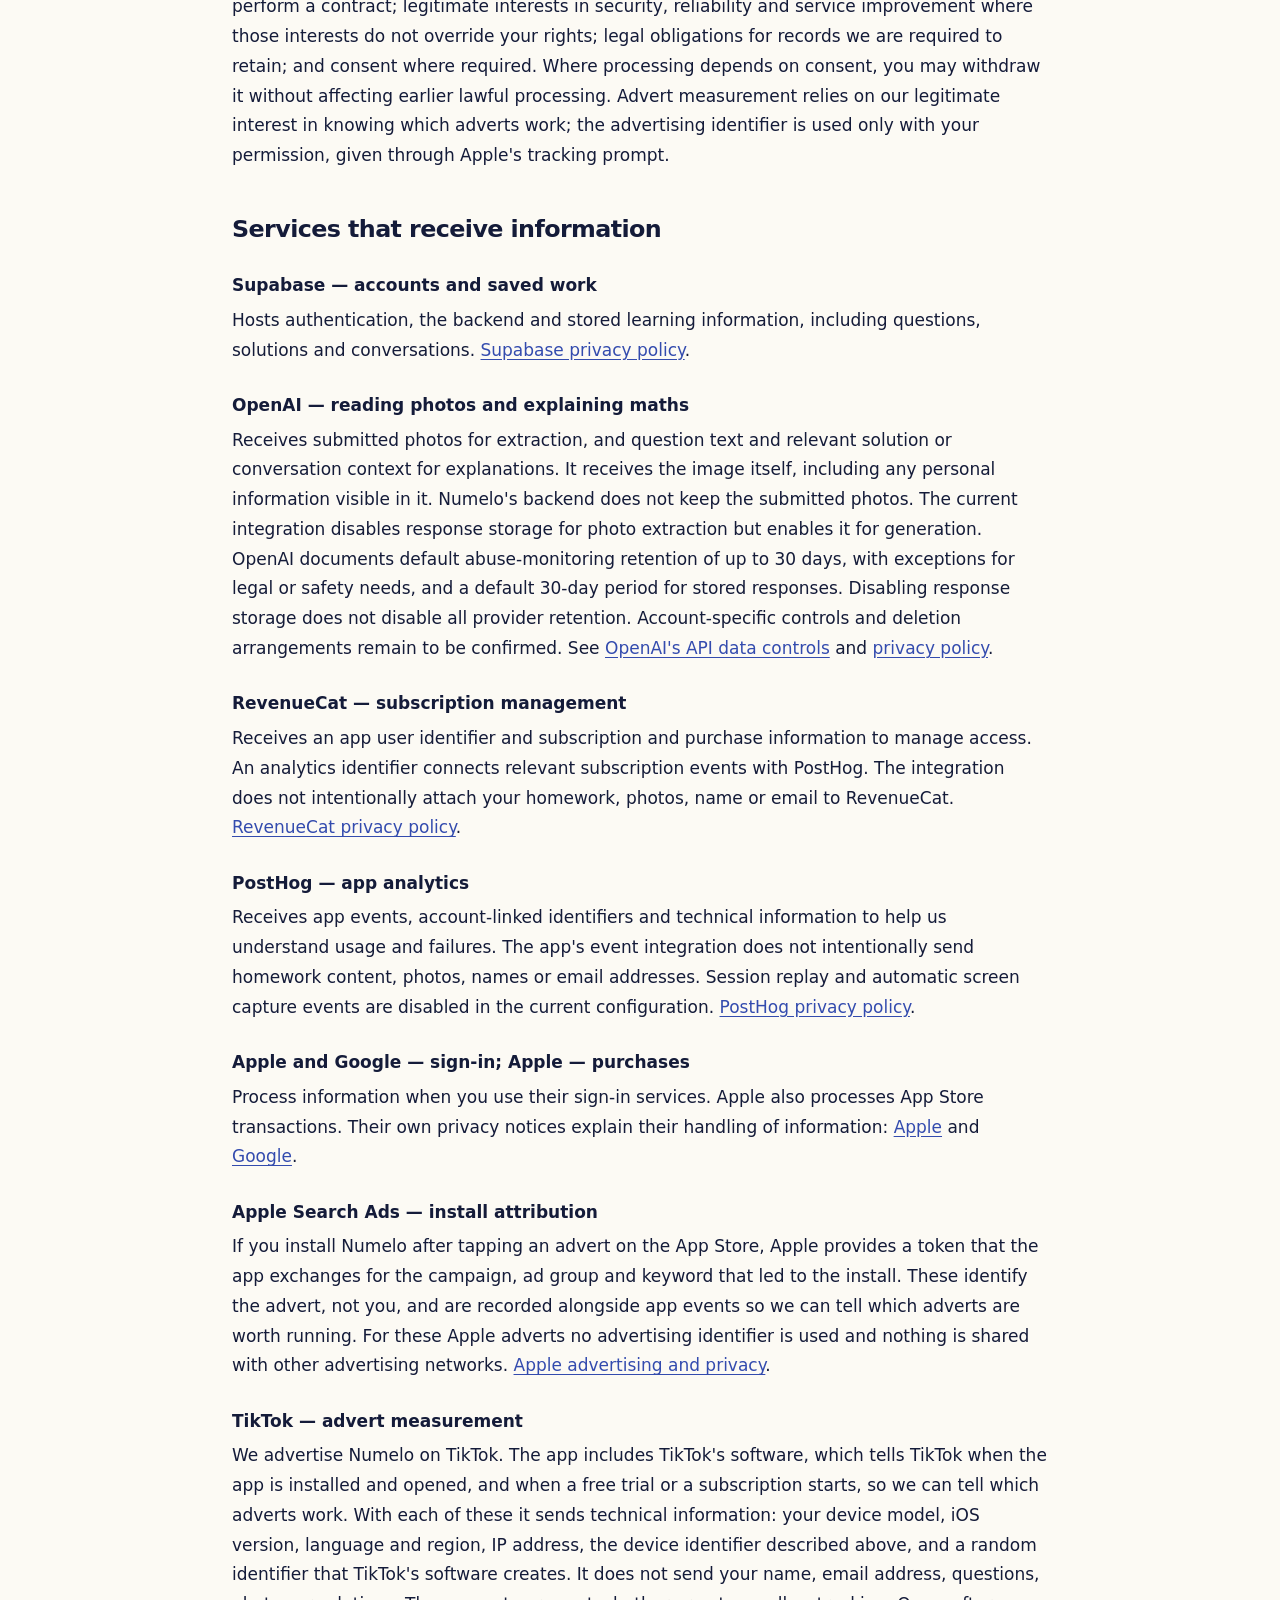
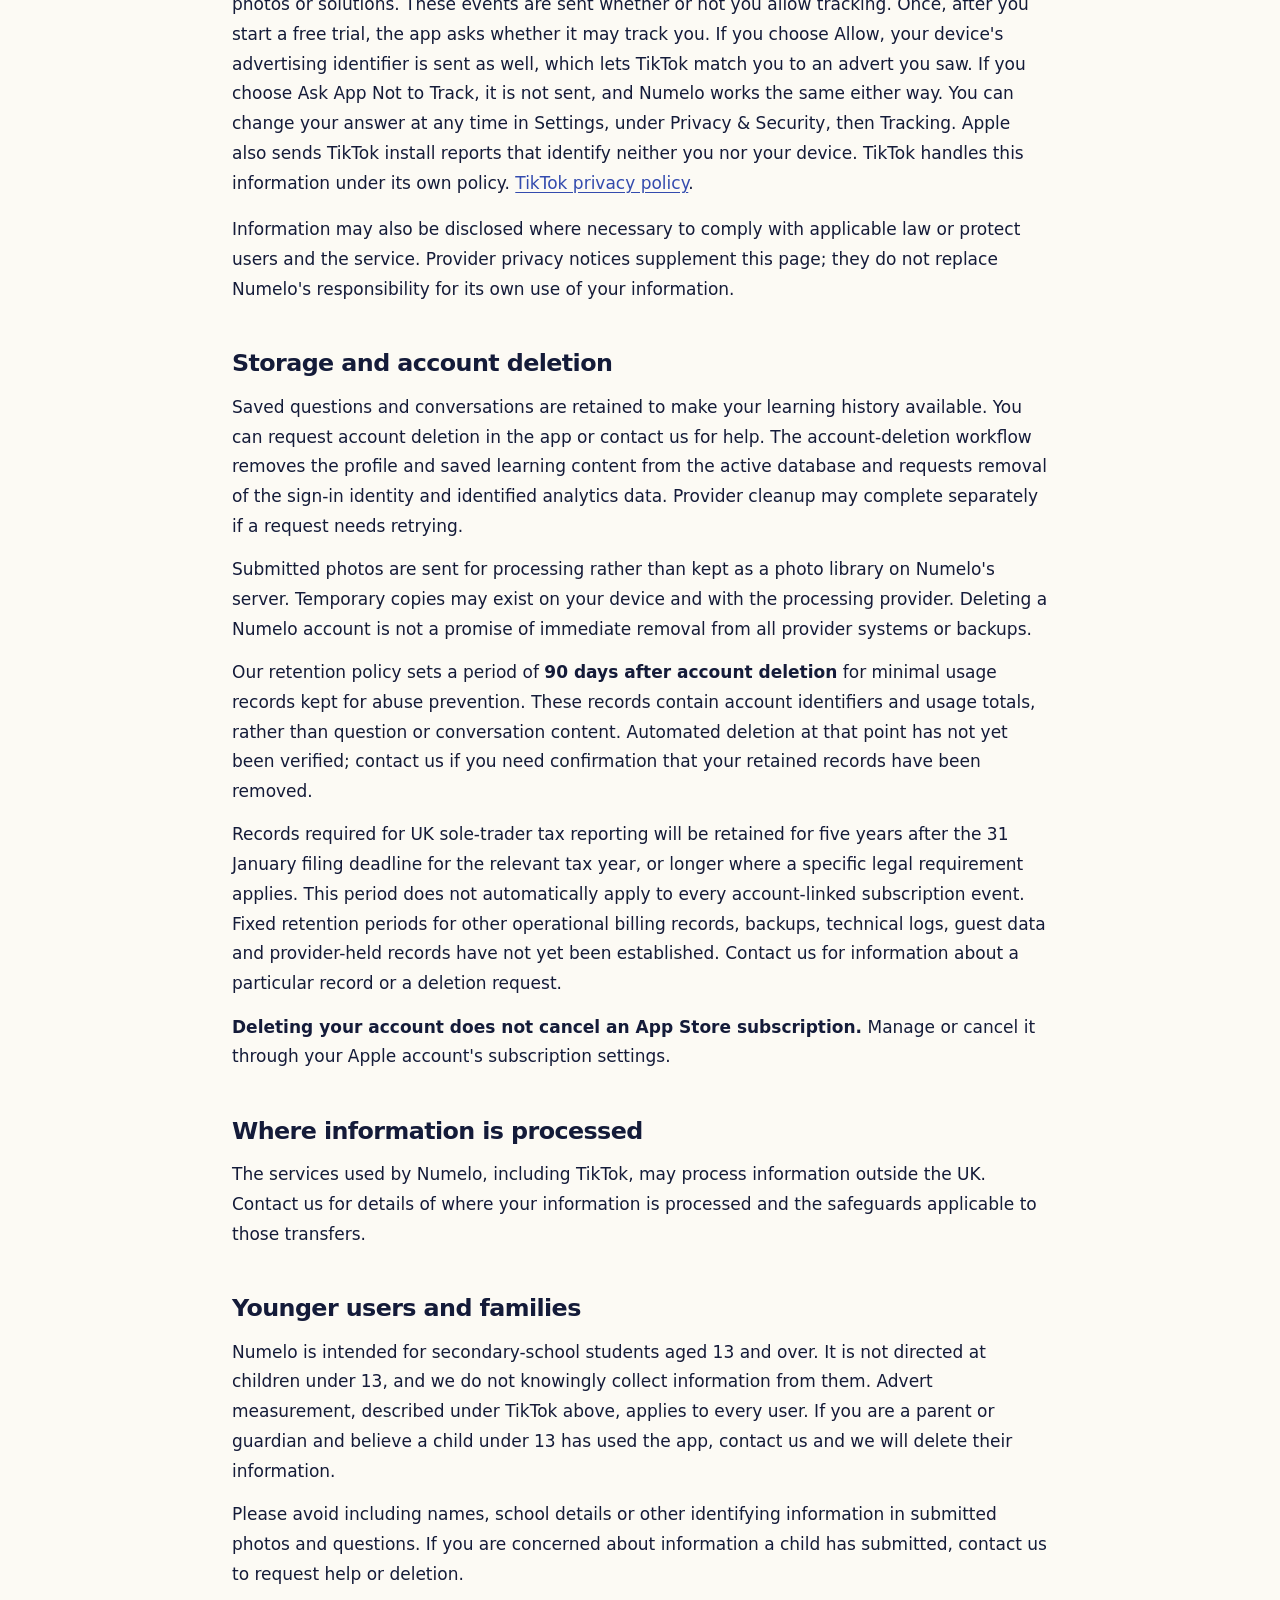
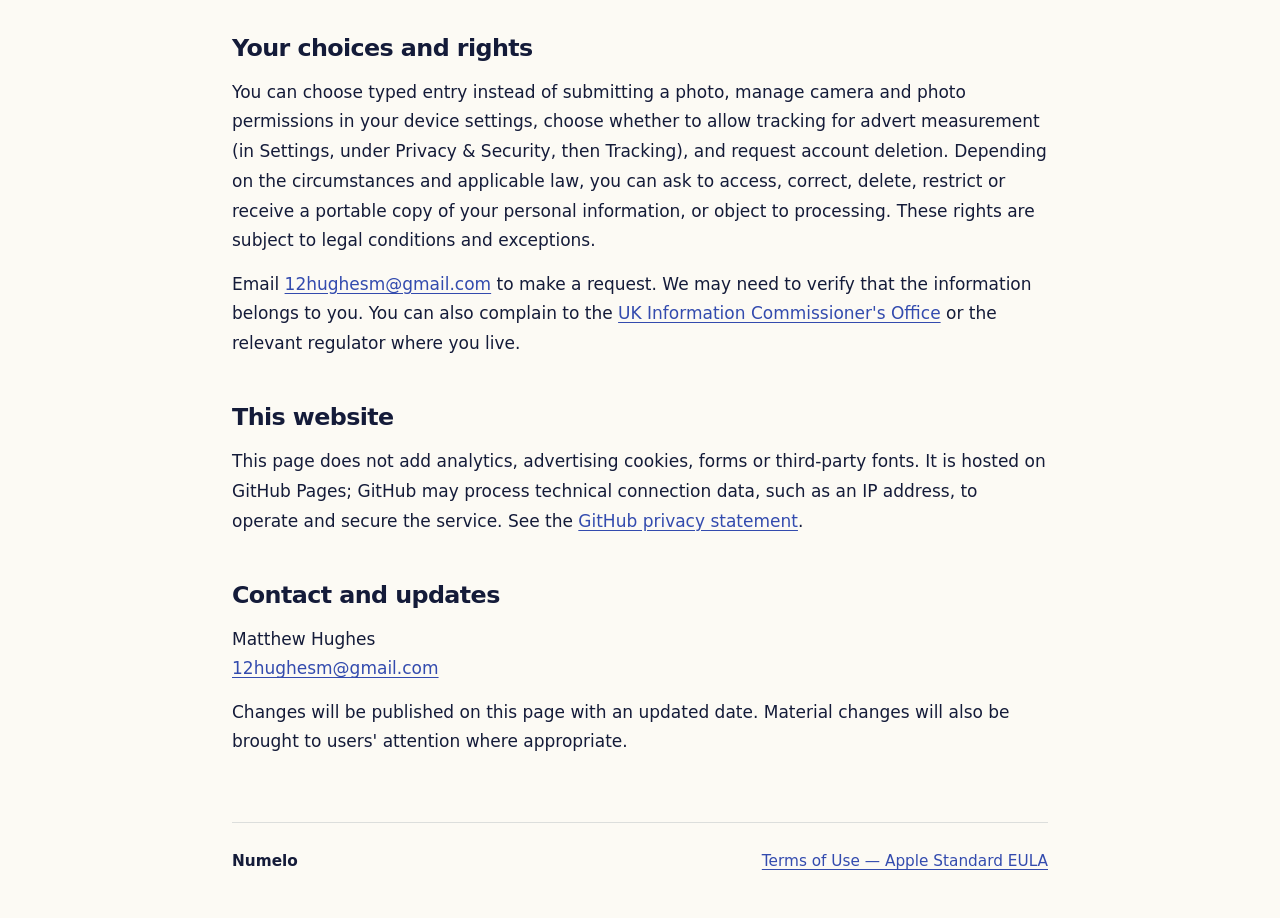
==== commit 46bec5da: "Describe TikTok advert measurement and the tracking prompt Co-Authored-By: Claude Opus 5.5 <noreply@" ====
--- a/index.html
+++ b/index.html
@@ -3,7 +3,7 @@
 <head>
   <meta charset="utf-8">
   <meta name="viewport" content="width=device-width, initial-scale=1">
-  <meta name="description" content="How Numelo handles account details, maths questions, photos, subscriptions and usage information.">
+  <meta name="description" content="How Numelo handles account details, maths questions, photos, subscriptions, usage information and advert measurement.">
   <title>Privacy policy · Numelo</title>
   <link rel="stylesheet" href="styles.css">
 </head>
@@ -12,11 +12,11 @@
   <main>
     <p class="eyebrow">Your information</p>
     <h1>Privacy policy</h1>
-    <p class="updated">Last updated 25 September 2026</p>
+    <p class="updated">Last updated 12 October 2026</p>
 
     <section aria-labelledby="summary">
       <h2 id="summary">The short version</h2>
-      <p>Numelo helps you understand maths. To do that, it sends the questions and photos you submit to an AI service, saves your work, and checks your subscription when needed. We also collect information about how the app is used.</p>
+      <p>Numelo helps you understand maths. To do that, it sends the questions and photos you submit to an AI service, saves your work, and checks your subscription when needed. We also collect information about how the app is used, and the app tells TikTok when it is installed and opened and when a free trial or subscription starts, so we can measure our adverts.</p>
       <p>Please photograph just the question. Avoid including your name, school, face, address or other private information. A photo can contain more than the maths on the page.</p>
       <p>Numelo is operated by <strong>Matthew Hughes</strong>, who is responsible for its handling of your personal information. You can contact him at <a href="mailto:12hughesm@gmail.com">12hughesm@gmail.com</a>.</p>
     </section>
@@ -27,7 +27,7 @@
         <li><strong>Account information:</strong> a guest or account identifier, your optional preferred name, sign-in provider identifiers, and information supplied through Apple or Google sign-in. This may include an email address and name, depending on the provider and permissions.</li>
         <li><strong>Your learning content:</strong> typed questions, submitted photos, extracted question text, solutions, follow-up questions, tutor replies, saved history and learning preferences.</li>
         <li><strong>Subscription information:</strong> products, purchase and renewal events, subscription status, and identifiers used to connect a subscription to your account. Apple processes App Store payments; Numelo does not collect your payment-card details.</li>
-        <li><strong>Usage and technical information:</strong> actions in the app, request status, usage totals, errors, app and device information, and account-linked analytics identifiers. This includes a device identifier that Apple provides to apps installed on the same device, which our subscription and sign-in providers use to recognise the device; it is not the advertising identifier and Numelo never reads that. Network providers also process connection information needed to handle requests.</li>
+        <li><strong>Usage and technical information:</strong> actions in the app, request status, usage totals, errors, app and device information, and account-linked analytics identifiers. This includes a device identifier Apple gives to our apps on your device, which our subscription and sign-in providers use to recognise the device and which TikTok also receives. It is not the advertising identifier. Numelo reads the advertising identifier only if you choose Allow when it asks to track, and then sends it to TikTok as described below. Network providers also process connection information needed to handle requests.</li>
         <li><strong>Support information:</strong> anything you choose to include when you contact us.</li>
       </ul>
       <p>Guest use also creates an identifier. Guest information and account-linked analytics are not necessarily anonymous.</p>
@@ -35,8 +35,8 @@
 
     <section aria-labelledby="purposes">
       <h2 id="purposes">Why the information is used</h2>
-      <p>We use this information to recognise a photographed question, generate explanations, answer follow-up questions, save your work, manage sign-in and subscriptions, provide support, measure how features are used, diagnose failures and prevent misuse.</p>
-      <p>The legal basis depends on the purpose: providing the service you request where necessary to perform a contract; legitimate interests in security, reliability and service improvement where those interests do not override your rights; legal obligations for records we are required to retain; and consent where required. Where processing depends on consent, you may withdraw it without affecting earlier lawful processing.</p>
+      <p>We use this information to recognise a photographed question, generate explanations, answer follow-up questions, save your work, manage sign-in and subscriptions, provide support, measure how features are used, diagnose failures and prevent misuse. We also use it to measure which of our adverts lead people to install Numelo and subscribe.</p>
+      <p>The legal basis depends on the purpose: providing the service you request where necessary to perform a contract; legitimate interests in security, reliability and service improvement where those interests do not override your rights; legal obligations for records we are required to retain; and consent where required. Where processing depends on consent, you may withdraw it without affecting earlier lawful processing. Advert measurement relies on our legitimate interest in knowing which adverts work; the advertising identifier is used only with your permission, given through Apple's tracking prompt.</p>
     </section>
 
     <section aria-labelledby="providers">
@@ -53,7 +53,9 @@
         <dt>Apple and Google — sign-in; Apple — purchases</dt>
         <dd>Process information when you use their sign-in services. Apple also processes App Store transactions. Their own privacy notices explain their handling of information: <a href="https://www.apple.com/legal/privacy/">Apple</a> and <a href="https://policies.google.com/privacy">Google</a>.</dd>
         <dt>Apple Search Ads — install attribution</dt>
-        <dd>If you install Numelo after tapping an advert on the App Store, Apple provides a token that the app exchanges for the campaign, ad group and keyword that led to the install. These identify the advert, not you, and are recorded alongside app events so we can tell which adverts are worth running. No advertising identifier is used, Numelo does not ask to track you across other companies' apps and websites, and nothing is shared with advertising networks. <a href="https://www.apple.com/legal/privacy/data/en/apple-advertising/">Apple advertising and privacy</a>.</dd>
+        <dd>If you install Numelo after tapping an advert on the App Store, Apple provides a token that the app exchanges for the campaign, ad group and keyword that led to the install. These identify the advert, not you, and are recorded alongside app events so we can tell which adverts are worth running. For these Apple adverts no advertising identifier is used and nothing is shared with other advertising networks. <a href="https://www.apple.com/legal/privacy/data/en/apple-advertising/">Apple advertising and privacy</a>.</dd>
+        <dt>TikTok — advert measurement</dt>
+        <dd>We advertise Numelo on TikTok. The app includes TikTok's software, which tells TikTok when the app is installed and opened, and when a free trial or a subscription starts, so we can tell which adverts work. With each of these it sends technical information: your device model, iOS version, language and region, IP address, the device identifier described above, and a random identifier that TikTok's software creates. It does not send your name, email address, questions, photos or solutions. These events are sent whether or not you allow tracking. Once, after you start a free trial, the app asks whether it may track you. If you choose Allow, your device's advertising identifier is sent as well, which lets TikTok match you to an advert you saw. If you choose Ask App Not to Track, it is not sent, and Numelo works the same either way. You can change your answer at any time in Settings, under Privacy &amp; Security, then Tracking. Apple also sends TikTok install reports that identify neither you nor your device. TikTok handles this information under its own policy. <a href="https://www.tiktok.com/legal/privacy-policy">TikTok privacy policy</a>.</dd>
       </dl>
       <p>Information may also be disclosed where necessary to comply with applicable law or protect users and the service. Provider privacy notices supplement this page; they do not replace Numelo's responsibility for its own use of your information.</p>
     </section>
@@ -69,18 +71,18 @@
 
     <section aria-labelledby="location">
       <h2 id="location">Where information is processed</h2>
-      <p>The services used by Numelo may process information outside the UK. Contact us for details of where your information is processed and the safeguards applicable to those transfers.</p>
+      <p>The services used by Numelo, including TikTok, may process information outside the UK. Contact us for details of where your information is processed and the safeguards applicable to those transfers.</p>
     </section>
 
     <section aria-labelledby="children">
       <h2 id="children">Younger users and families</h2>
-      <p>Numelo is intended for secondary-school students aged 13 and over. It is not directed at children under 13, and we do not knowingly collect information from them. If you are a parent or guardian and believe a child under 13 has used the app, contact us and we will delete their information.</p>
+      <p>Numelo is intended for secondary-school students aged 13 and over. It is not directed at children under 13, and we do not knowingly collect information from them. Advert measurement, described under TikTok above, applies to every user. If you are a parent or guardian and believe a child under 13 has used the app, contact us and we will delete their information.</p>
       <p>Please avoid including names, school details or other identifying information in submitted photos and questions. If you are concerned about information a child has submitted, contact us to request help or deletion.</p>
     </section>
 
     <section aria-labelledby="rights">
       <h2 id="rights">Your choices and rights</h2>
-      <p>You can choose typed entry instead of submitting a photo, manage camera and photo permissions in your device settings, and request account deletion. Depending on the circumstances and applicable law, you can ask to access, correct, delete, restrict or receive a portable copy of your personal information, or object to processing. These rights are subject to legal conditions and exceptions.</p>
+      <p>You can choose typed entry instead of submitting a photo, manage camera and photo permissions in your device settings, choose whether to allow tracking for advert measurement (in Settings, under Privacy &amp; Security, then Tracking), and request account deletion. Depending on the circumstances and applicable law, you can ask to access, correct, delete, restrict or receive a portable copy of your personal information, or object to processing. These rights are subject to legal conditions and exceptions.</p>
       <p>Email <a href="mailto:12hughesm@gmail.com">12hughesm@gmail.com</a> to make a request. We may need to verify that the information belongs to you. You can also complain to the <a href="https://ico.org.uk/make-a-complaint/">UK Information Commissioner's Office</a> or the relevant regulator where you live.</p>
     </section>
 
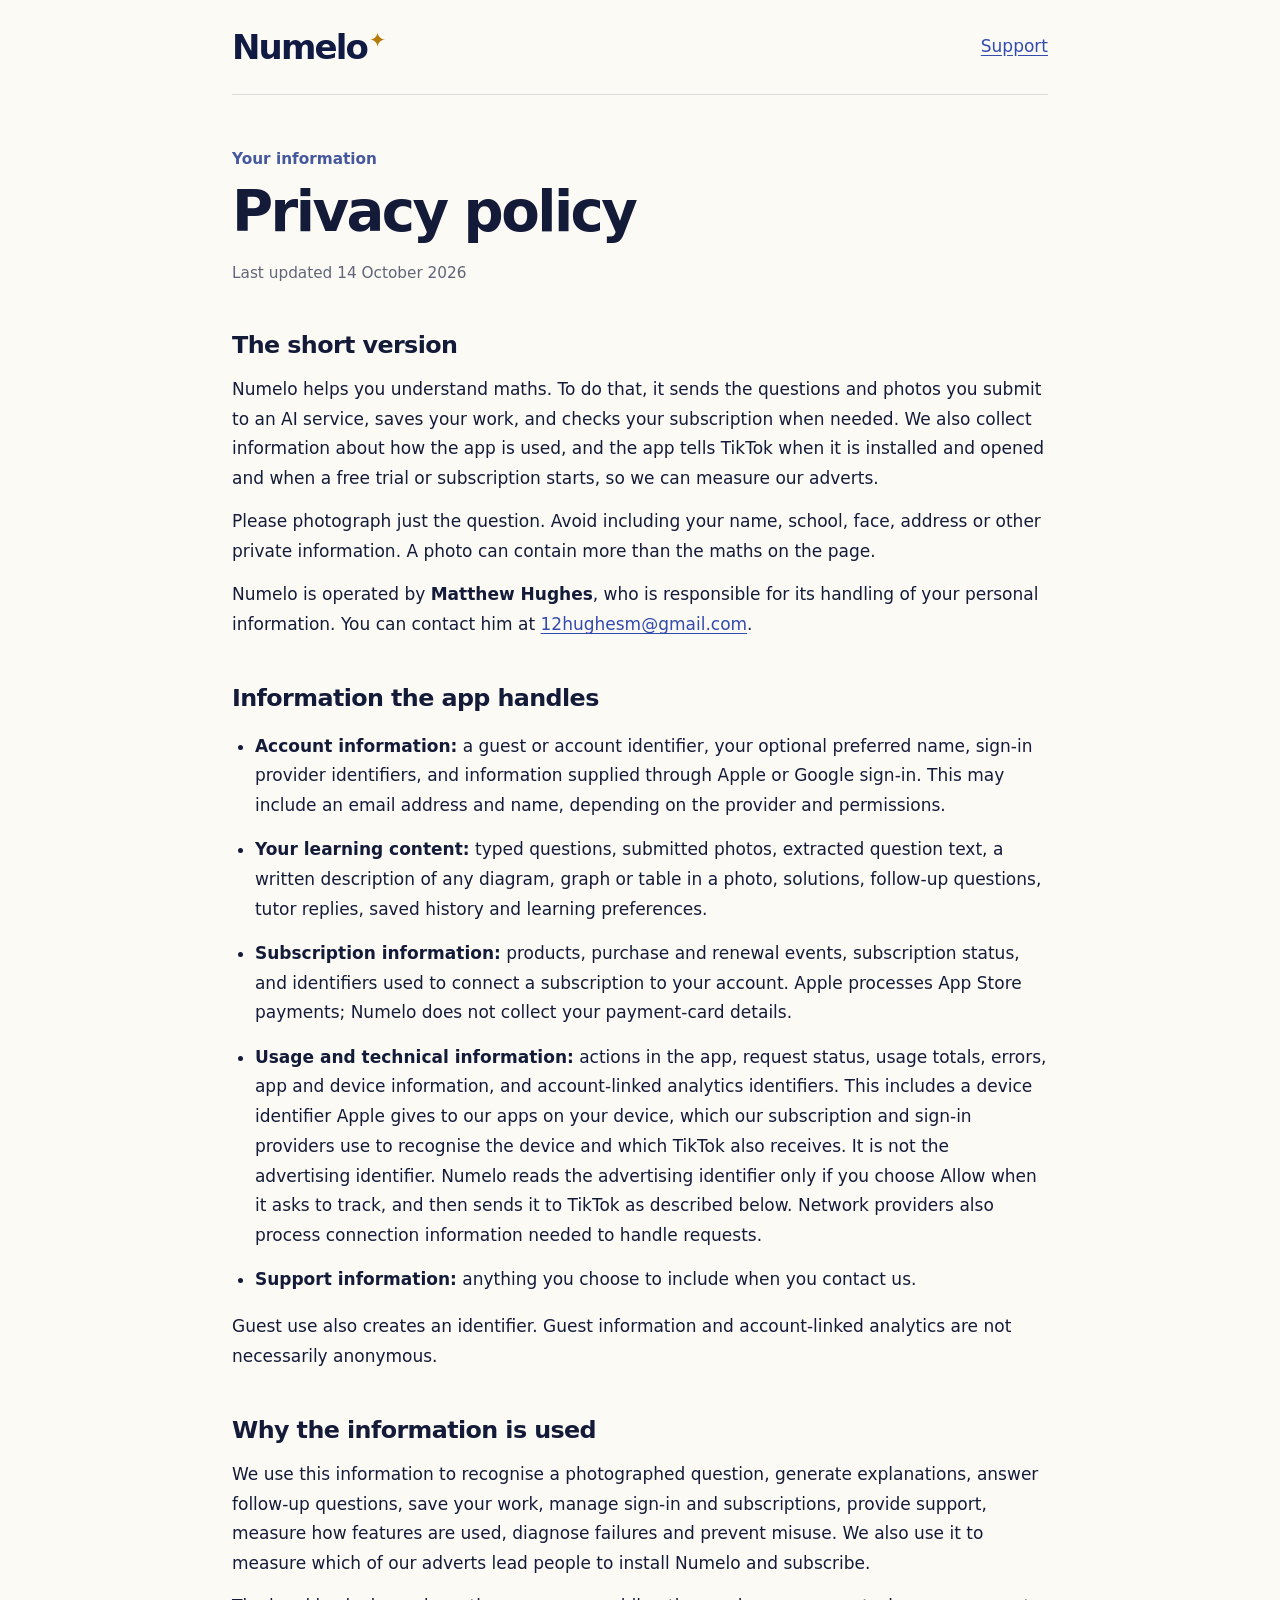
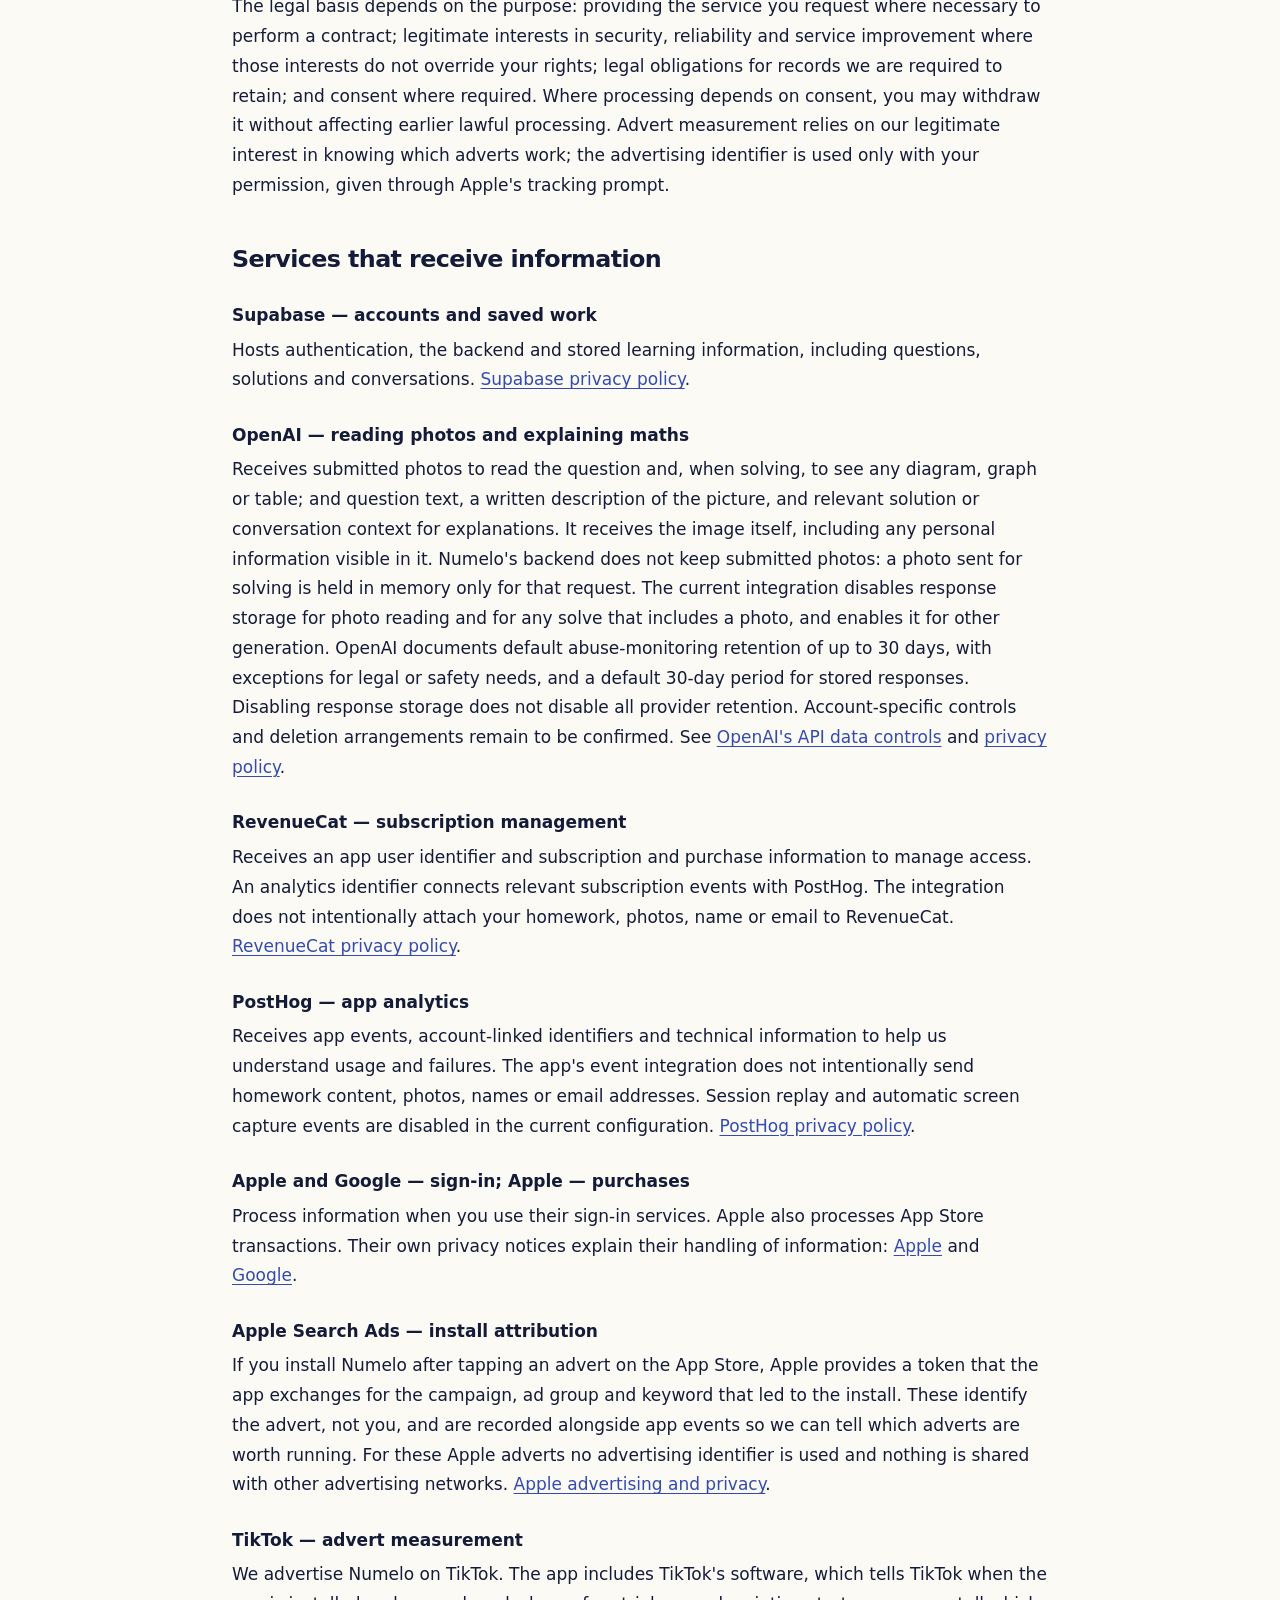
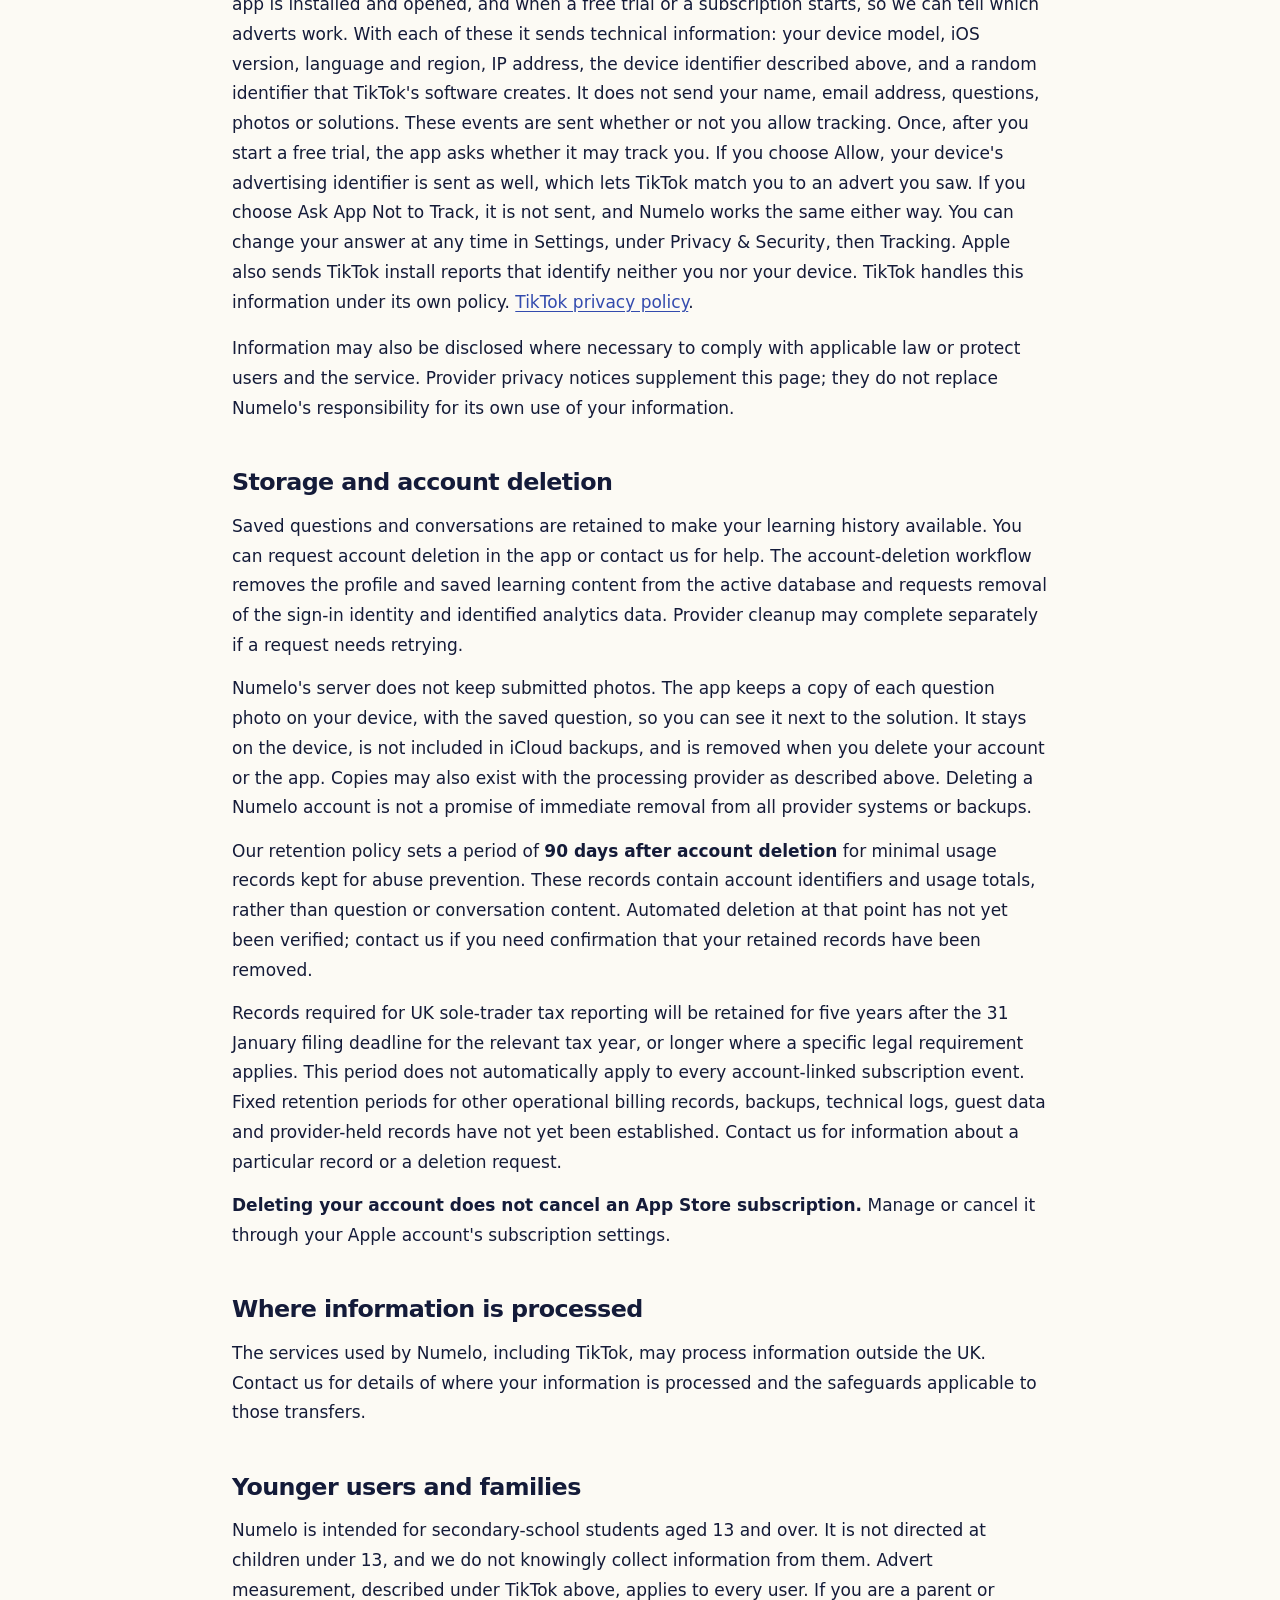
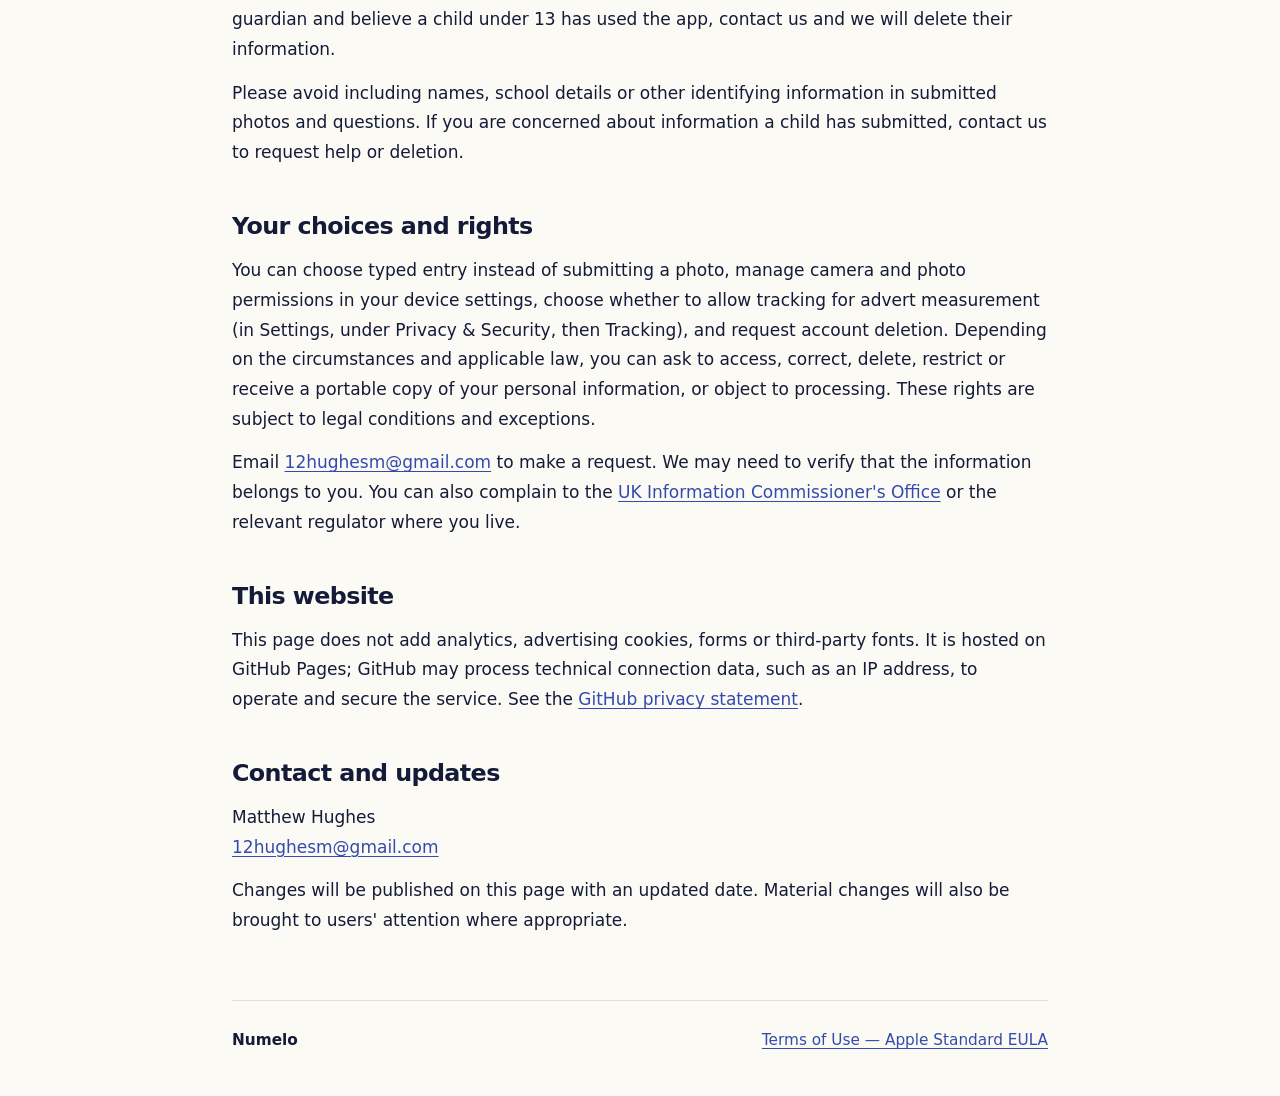
==== commit 3e4722da: "Privacy: question photos kept on the device; photo and picture description used for solving Co-Autho" ====
--- a/index.html
+++ b/index.html
@@ -12,7 +12,7 @@
   <main>
     <p class="eyebrow">Your information</p>
     <h1>Privacy policy</h1>
-    <p class="updated">Last updated 12 October 2026</p>
+    <p class="updated">Last updated 14 October 2026</p>
 
     <section aria-labelledby="summary">
       <h2 id="summary">The short version</h2>
@@ -25,7 +25,7 @@
       <h2 id="information">Information the app handles</h2>
       <ul>
         <li><strong>Account information:</strong> a guest or account identifier, your optional preferred name, sign-in provider identifiers, and information supplied through Apple or Google sign-in. This may include an email address and name, depending on the provider and permissions.</li>
-        <li><strong>Your learning content:</strong> typed questions, submitted photos, extracted question text, solutions, follow-up questions, tutor replies, saved history and learning preferences.</li>
+        <li><strong>Your learning content:</strong> typed questions, submitted photos, extracted question text, a written description of any diagram, graph or table in a photo, solutions, follow-up questions, tutor replies, saved history and learning preferences.</li>
         <li><strong>Subscription information:</strong> products, purchase and renewal events, subscription status, and identifiers used to connect a subscription to your account. Apple processes App Store payments; Numelo does not collect your payment-card details.</li>
         <li><strong>Usage and technical information:</strong> actions in the app, request status, usage totals, errors, app and device information, and account-linked analytics identifiers. This includes a device identifier Apple gives to our apps on your device, which our subscription and sign-in providers use to recognise the device and which TikTok also receives. It is not the advertising identifier. Numelo reads the advertising identifier only if you choose Allow when it asks to track, and then sends it to TikTok as described below. Network providers also process connection information needed to handle requests.</li>
         <li><strong>Support information:</strong> anything you choose to include when you contact us.</li>
@@ -45,7 +45,7 @@
         <dt>Supabase — accounts and saved work</dt>
         <dd>Hosts authentication, the backend and stored learning information, including questions, solutions and conversations. <a href="https://supabase.com/privacy">Supabase privacy policy</a>.</dd>
         <dt>OpenAI — reading photos and explaining maths</dt>
-        <dd>Receives submitted photos for extraction, and question text and relevant solution or conversation context for explanations. It receives the image itself, including any personal information visible in it. Numelo's backend does not keep the submitted photos. The current integration disables response storage for photo extraction but enables it for generation. OpenAI documents default abuse-monitoring retention of up to 30 days, with exceptions for legal or safety needs, and a default 30-day period for stored responses. Disabling response storage does not disable all provider retention. Account-specific controls and deletion arrangements remain to be confirmed. See <a href="https://developers.openai.com/api/docs/guides/your-data">OpenAI's API data controls</a> and <a href="https://openai.com/policies/privacy-policy/">privacy policy</a>.</dd>
+        <dd>Receives submitted photos to read the question and, when solving, to see any diagram, graph or table; and question text, a written description of the picture, and relevant solution or conversation context for explanations. It receives the image itself, including any personal information visible in it. Numelo's backend does not keep submitted photos: a photo sent for solving is held in memory only for that request. The current integration disables response storage for photo reading and for any solve that includes a photo, and enables it for other generation. OpenAI documents default abuse-monitoring retention of up to 30 days, with exceptions for legal or safety needs, and a default 30-day period for stored responses. Disabling response storage does not disable all provider retention. Account-specific controls and deletion arrangements remain to be confirmed. See <a href="https://developers.openai.com/api/docs/guides/your-data">OpenAI's API data controls</a> and <a href="https://openai.com/policies/privacy-policy/">privacy policy</a>.</dd>
         <dt>RevenueCat — subscription management</dt>
         <dd>Receives an app user identifier and subscription and purchase information to manage access. An analytics identifier connects relevant subscription events with PostHog. The integration does not intentionally attach your homework, photos, name or email to RevenueCat. <a href="https://www.revenuecat.com/privacy/">RevenueCat privacy policy</a>.</dd>
         <dt>PostHog — app analytics</dt>
@@ -63,7 +63,7 @@
     <section aria-labelledby="retention">
       <h2 id="retention">Storage and account deletion</h2>
       <p>Saved questions and conversations are retained to make your learning history available. You can request account deletion in the app or contact us for help. The account-deletion workflow removes the profile and saved learning content from the active database and requests removal of the sign-in identity and identified analytics data. Provider cleanup may complete separately if a request needs retrying.</p>
-      <p>Submitted photos are sent for processing rather than kept as a photo library on Numelo's server. Temporary copies may exist on your device and with the processing provider. Deleting a Numelo account is not a promise of immediate removal from all provider systems or backups.</p>
+      <p>Numelo's server does not keep submitted photos. The app keeps a copy of each question photo on your device, with the saved question, so you can see it next to the solution. It stays on the device, is not included in iCloud backups, and is removed when you delete your account or the app. Copies may also exist with the processing provider as described above. Deleting a Numelo account is not a promise of immediate removal from all provider systems or backups.</p>
       <p>Our retention policy sets a period of <strong>90 days after account deletion</strong> for minimal usage records kept for abuse prevention. These records contain account identifiers and usage totals, rather than question or conversation content. Automated deletion at that point has not yet been verified; contact us if you need confirmation that your retained records have been removed.</p>
       <p>Records required for UK sole-trader tax reporting will be retained for five years after the 31 January filing deadline for the relevant tax year, or longer where a specific legal requirement applies. This period does not automatically apply to every account-linked subscription event. Fixed retention periods for other operational billing records, backups, technical logs, guest data and provider-held records have not yet been established. Contact us for information about a particular record or a deletion request.</p>
       <p><strong>Deleting your account does not cancel an App Store subscription.</strong> Manage or cancel it through your Apple account's subscription settings.</p>
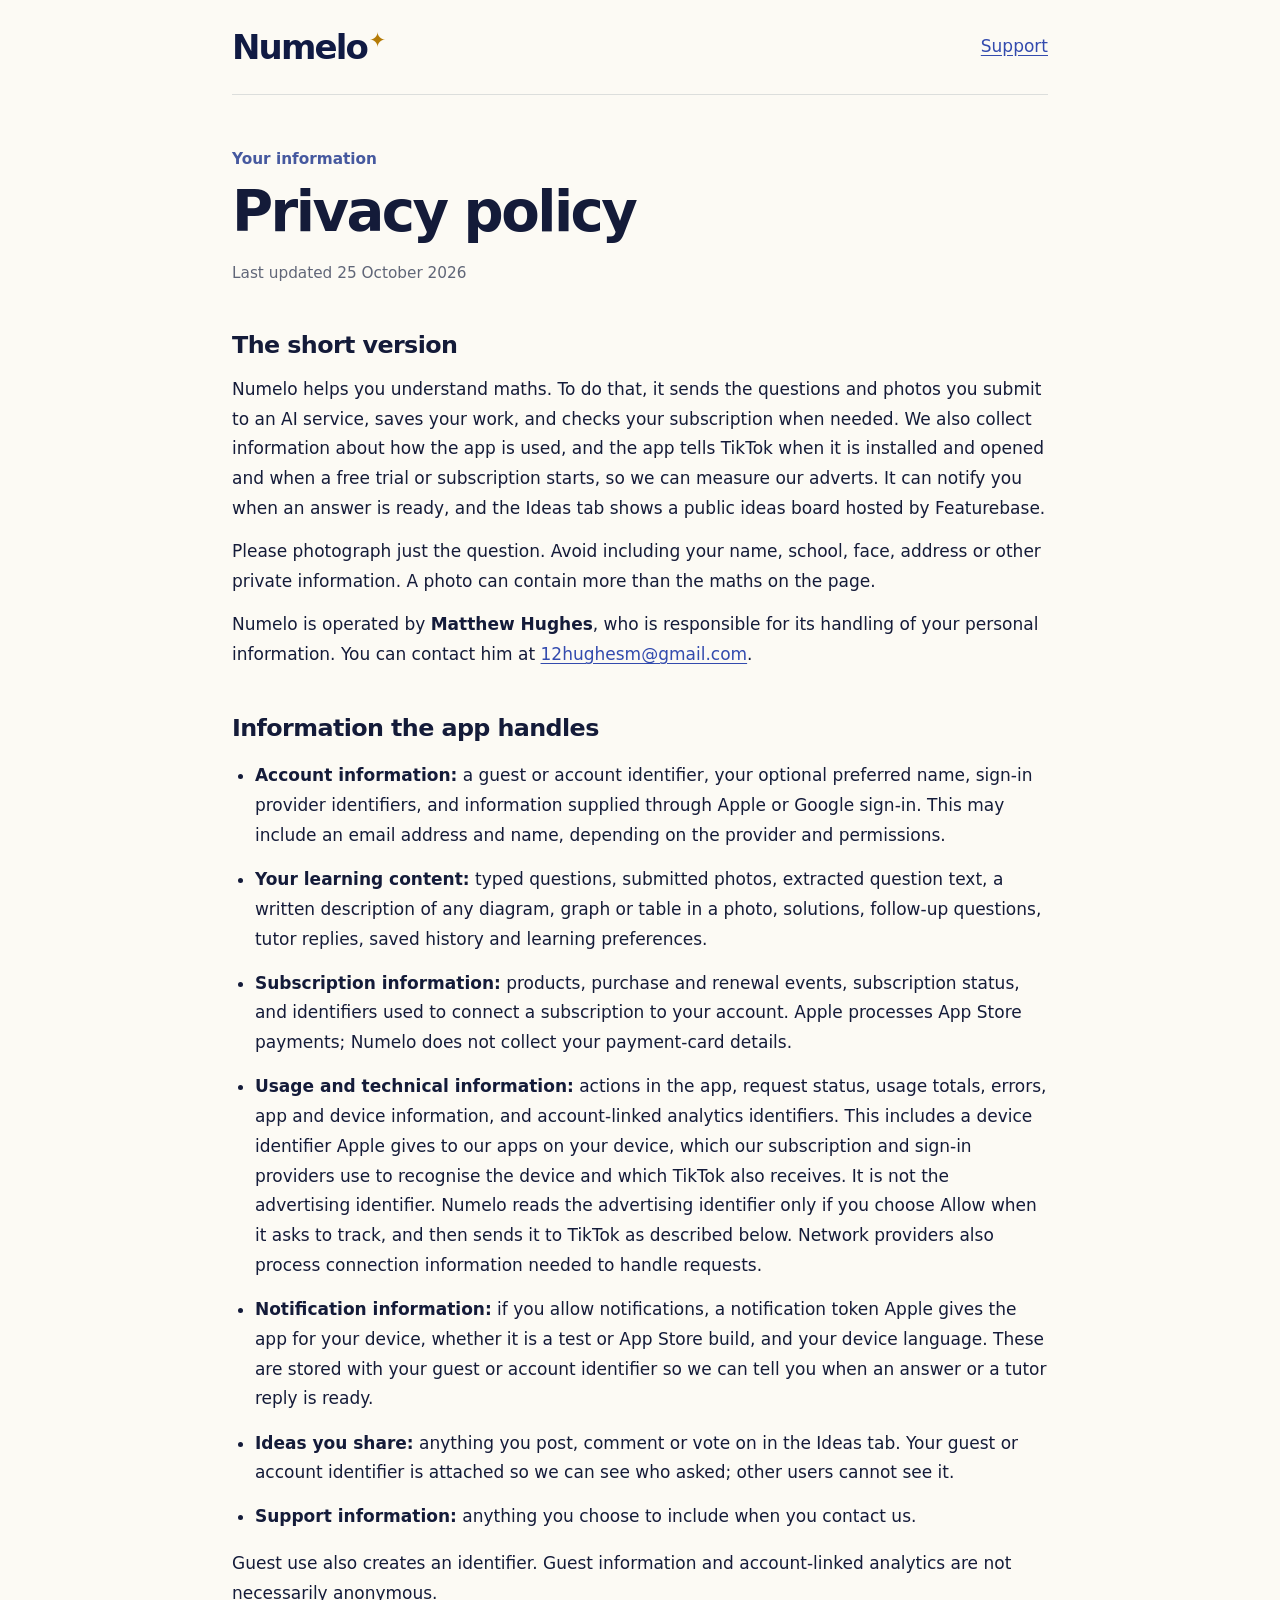
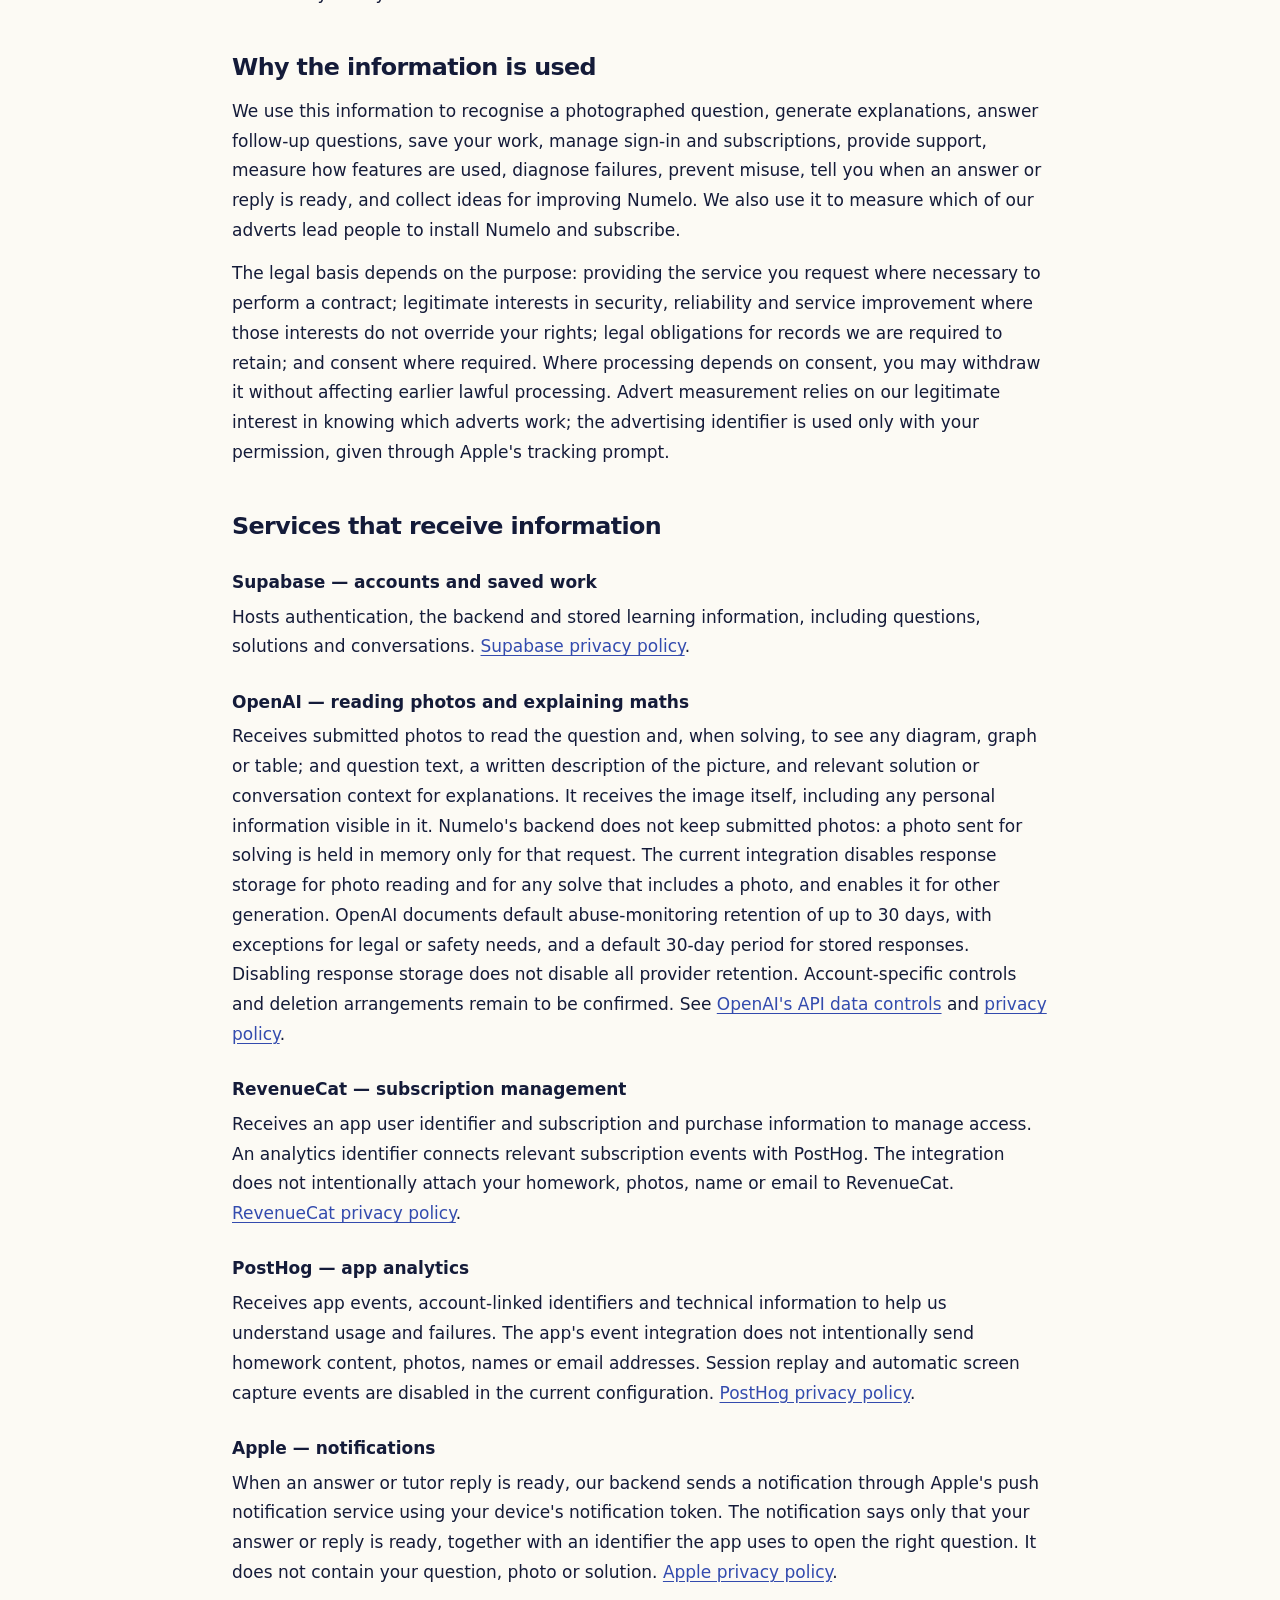
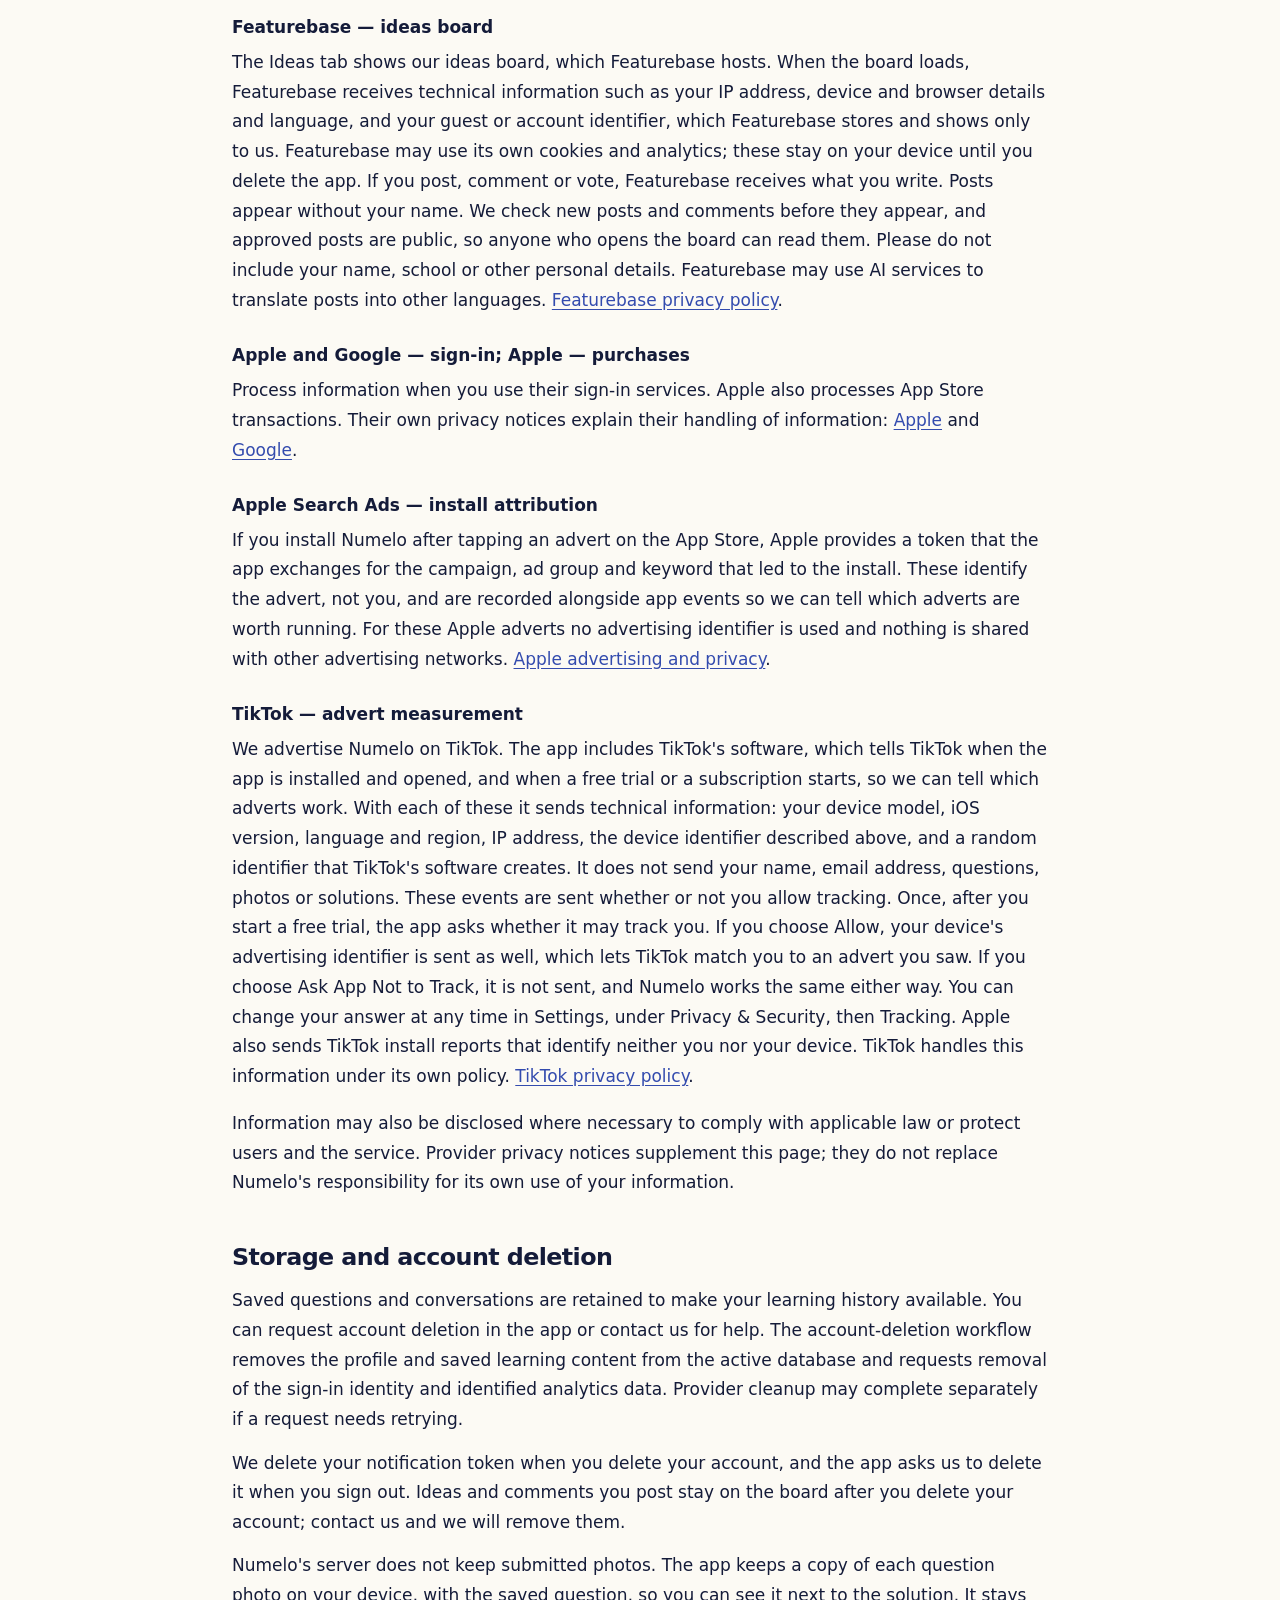
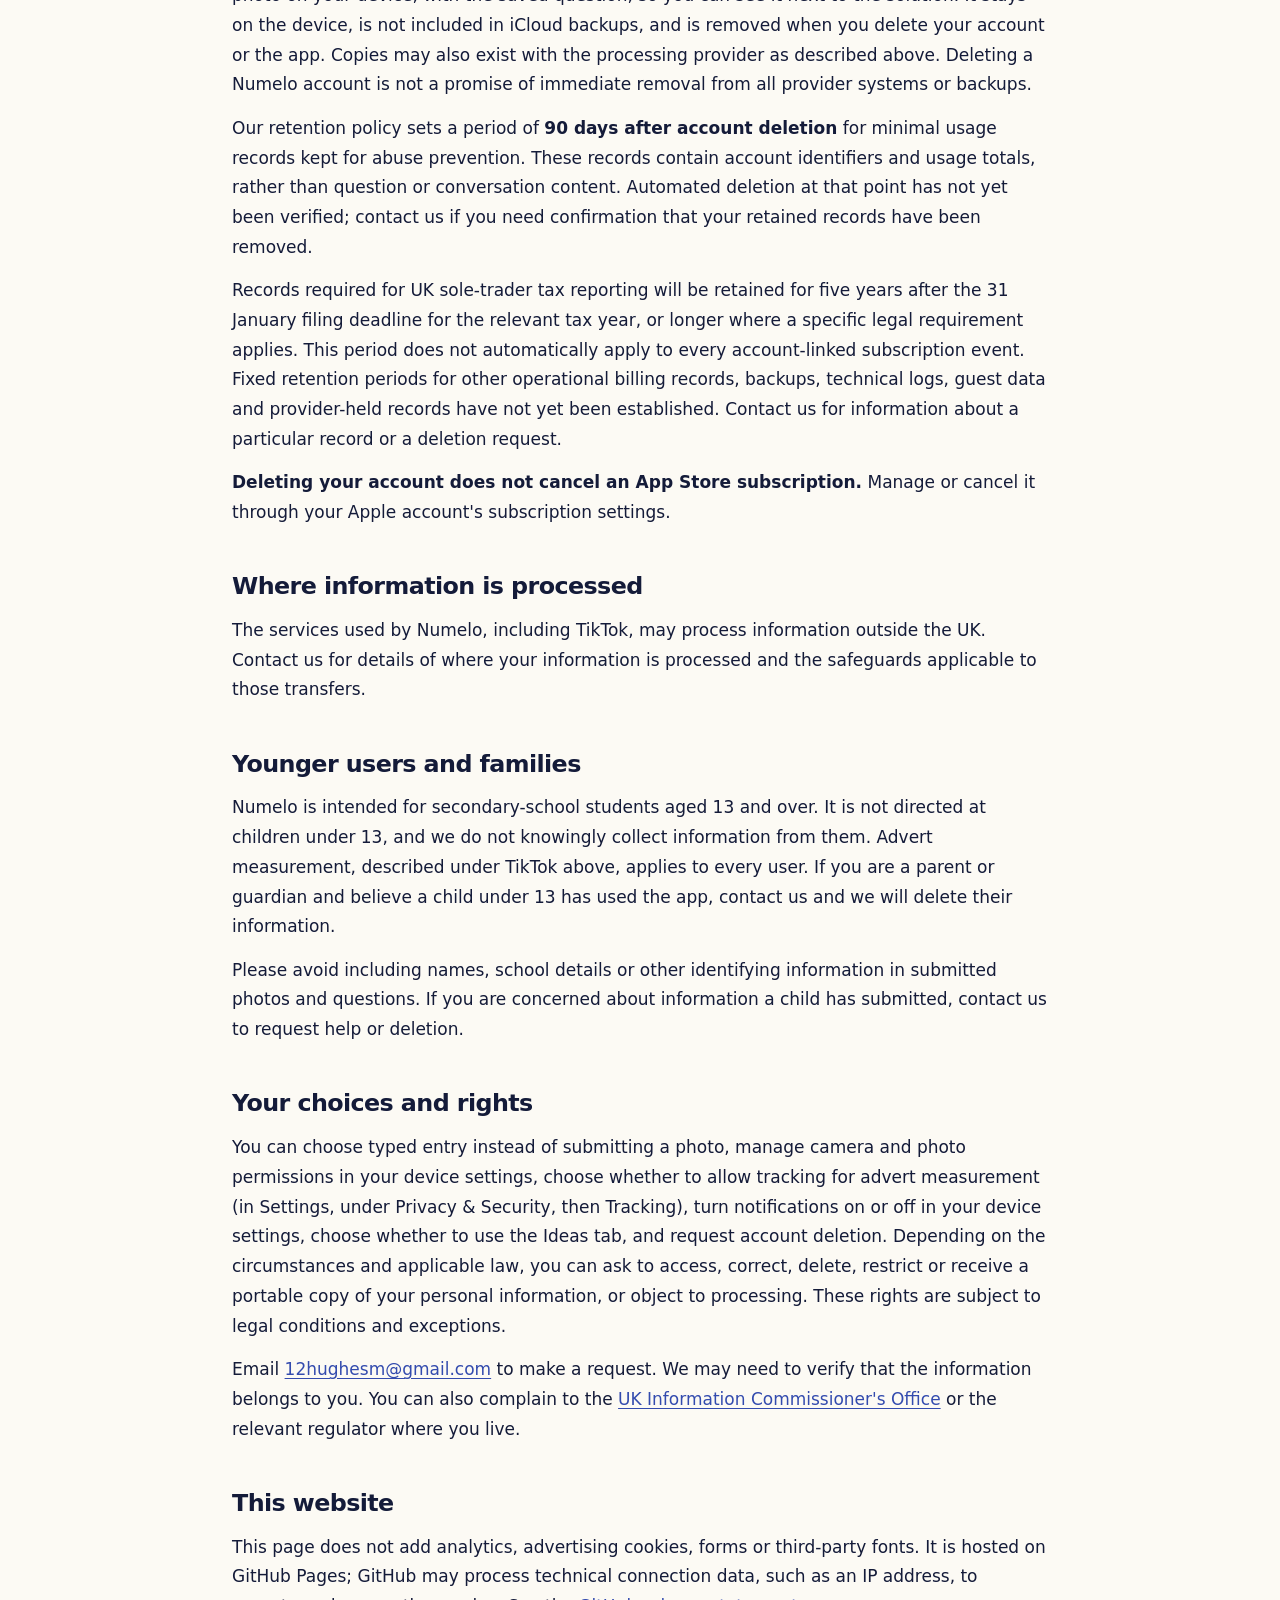
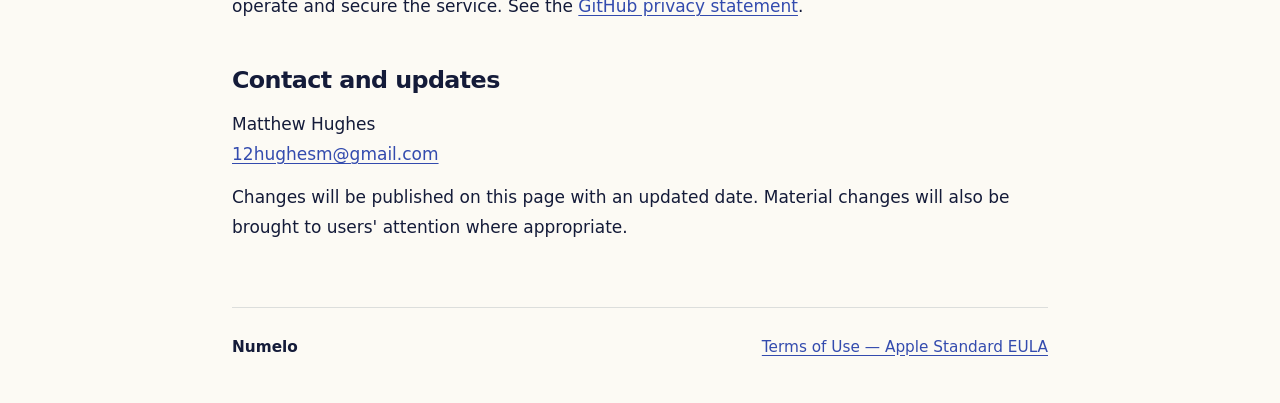
==== commit 0f46f63c: "Privacy: answer-ready notifications and the Ideas board (Featurebase) Co-Authored-By: Claude Opus 5." ====
--- a/index.html
+++ b/index.html
@@ -3,7 +3,7 @@
 <head>
   <meta charset="utf-8">
   <meta name="viewport" content="width=device-width, initial-scale=1">
-  <meta name="description" content="How Numelo handles account details, maths questions, photos, subscriptions, usage information and advert measurement.">
+  <meta name="description" content="How Numelo handles account details, maths questions, photos, subscriptions, usage information, advert measurement, notifications and the ideas board.">
   <title>Privacy policy · Numelo</title>
   <link rel="stylesheet" href="styles.css">
 </head>
@@ -12,11 +12,11 @@
   <main>
     <p class="eyebrow">Your information</p>
     <h1>Privacy policy</h1>
-    <p class="updated">Last updated 14 October 2026</p>
+    <p class="updated">Last updated 25 October 2026</p>
 
     <section aria-labelledby="summary">
       <h2 id="summary">The short version</h2>
-      <p>Numelo helps you understand maths. To do that, it sends the questions and photos you submit to an AI service, saves your work, and checks your subscription when needed. We also collect information about how the app is used, and the app tells TikTok when it is installed and opened and when a free trial or subscription starts, so we can measure our adverts.</p>
+      <p>Numelo helps you understand maths. To do that, it sends the questions and photos you submit to an AI service, saves your work, and checks your subscription when needed. We also collect information about how the app is used, and the app tells TikTok when it is installed and opened and when a free trial or subscription starts, so we can measure our adverts. It can notify you when an answer is ready, and the Ideas tab shows a public ideas board hosted by Featurebase.</p>
       <p>Please photograph just the question. Avoid including your name, school, face, address or other private information. A photo can contain more than the maths on the page.</p>
       <p>Numelo is operated by <strong>Matthew Hughes</strong>, who is responsible for its handling of your personal information. You can contact him at <a href="mailto:12hughesm@gmail.com">12hughesm@gmail.com</a>.</p>
     </section>
@@ -28,6 +28,8 @@
         <li><strong>Your learning content:</strong> typed questions, submitted photos, extracted question text, a written description of any diagram, graph or table in a photo, solutions, follow-up questions, tutor replies, saved history and learning preferences.</li>
         <li><strong>Subscription information:</strong> products, purchase and renewal events, subscription status, and identifiers used to connect a subscription to your account. Apple processes App Store payments; Numelo does not collect your payment-card details.</li>
         <li><strong>Usage and technical information:</strong> actions in the app, request status, usage totals, errors, app and device information, and account-linked analytics identifiers. This includes a device identifier Apple gives to our apps on your device, which our subscription and sign-in providers use to recognise the device and which TikTok also receives. It is not the advertising identifier. Numelo reads the advertising identifier only if you choose Allow when it asks to track, and then sends it to TikTok as described below. Network providers also process connection information needed to handle requests.</li>
+        <li><strong>Notification information:</strong> if you allow notifications, a notification token Apple gives the app for your device, whether it is a test or App Store build, and your device language. These are stored with your guest or account identifier so we can tell you when an answer or a tutor reply is ready.</li>
+        <li><strong>Ideas you share:</strong> anything you post, comment or vote on in the Ideas tab. Your guest or account identifier is attached so we can see who asked; other users cannot see it.</li>
         <li><strong>Support information:</strong> anything you choose to include when you contact us.</li>
       </ul>
       <p>Guest use also creates an identifier. Guest information and account-linked analytics are not necessarily anonymous.</p>
@@ -35,7 +37,7 @@
 
     <section aria-labelledby="purposes">
       <h2 id="purposes">Why the information is used</h2>
-      <p>We use this information to recognise a photographed question, generate explanations, answer follow-up questions, save your work, manage sign-in and subscriptions, provide support, measure how features are used, diagnose failures and prevent misuse. We also use it to measure which of our adverts lead people to install Numelo and subscribe.</p>
+      <p>We use this information to recognise a photographed question, generate explanations, answer follow-up questions, save your work, manage sign-in and subscriptions, provide support, measure how features are used, diagnose failures, prevent misuse, tell you when an answer or reply is ready, and collect ideas for improving Numelo. We also use it to measure which of our adverts lead people to install Numelo and subscribe.</p>
       <p>The legal basis depends on the purpose: providing the service you request where necessary to perform a contract; legitimate interests in security, reliability and service improvement where those interests do not override your rights; legal obligations for records we are required to retain; and consent where required. Where processing depends on consent, you may withdraw it without affecting earlier lawful processing. Advert measurement relies on our legitimate interest in knowing which adverts work; the advertising identifier is used only with your permission, given through Apple's tracking prompt.</p>
     </section>
 
@@ -50,6 +52,10 @@
         <dd>Receives an app user identifier and subscription and purchase information to manage access. An analytics identifier connects relevant subscription events with PostHog. The integration does not intentionally attach your homework, photos, name or email to RevenueCat. <a href="https://www.revenuecat.com/privacy/">RevenueCat privacy policy</a>.</dd>
         <dt>PostHog — app analytics</dt>
         <dd>Receives app events, account-linked identifiers and technical information to help us understand usage and failures. The app's event integration does not intentionally send homework content, photos, names or email addresses. Session replay and automatic screen capture events are disabled in the current configuration. <a href="https://posthog.com/privacy">PostHog privacy policy</a>.</dd>
+        <dt>Apple — notifications</dt>
+        <dd>When an answer or tutor reply is ready, our backend sends a notification through Apple's push notification service using your device's notification token. The notification says only that your answer or reply is ready, together with an identifier the app uses to open the right question. It does not contain your question, photo or solution. <a href="https://www.apple.com/legal/privacy/">Apple privacy policy</a>.</dd>
+        <dt>Featurebase — ideas board</dt>
+        <dd>The Ideas tab shows our ideas board, which Featurebase hosts. When the board loads, Featurebase receives technical information such as your IP address, device and browser details and language, and your guest or account identifier, which Featurebase stores and shows only to us. Featurebase may use its own cookies and analytics; these stay on your device until you delete the app. If you post, comment or vote, Featurebase receives what you write. Posts appear without your name. We check new posts and comments before they appear, and approved posts are public, so anyone who opens the board can read them. Please do not include your name, school or other personal details. Featurebase may use AI services to translate posts into other languages. <a href="https://help.featurebase.app/articles/4744036-privacy-policy">Featurebase privacy policy</a>.</dd>
         <dt>Apple and Google — sign-in; Apple — purchases</dt>
         <dd>Process information when you use their sign-in services. Apple also processes App Store transactions. Their own privacy notices explain their handling of information: <a href="https://www.apple.com/legal/privacy/">Apple</a> and <a href="https://policies.google.com/privacy">Google</a>.</dd>
         <dt>Apple Search Ads — install attribution</dt>
@@ -63,6 +69,7 @@
     <section aria-labelledby="retention">
       <h2 id="retention">Storage and account deletion</h2>
       <p>Saved questions and conversations are retained to make your learning history available. You can request account deletion in the app or contact us for help. The account-deletion workflow removes the profile and saved learning content from the active database and requests removal of the sign-in identity and identified analytics data. Provider cleanup may complete separately if a request needs retrying.</p>
+      <p>We delete your notification token when you delete your account, and the app asks us to delete it when you sign out. Ideas and comments you post stay on the board after you delete your account; contact us and we will remove them.</p>
       <p>Numelo's server does not keep submitted photos. The app keeps a copy of each question photo on your device, with the saved question, so you can see it next to the solution. It stays on the device, is not included in iCloud backups, and is removed when you delete your account or the app. Copies may also exist with the processing provider as described above. Deleting a Numelo account is not a promise of immediate removal from all provider systems or backups.</p>
       <p>Our retention policy sets a period of <strong>90 days after account deletion</strong> for minimal usage records kept for abuse prevention. These records contain account identifiers and usage totals, rather than question or conversation content. Automated deletion at that point has not yet been verified; contact us if you need confirmation that your retained records have been removed.</p>
       <p>Records required for UK sole-trader tax reporting will be retained for five years after the 31 January filing deadline for the relevant tax year, or longer where a specific legal requirement applies. This period does not automatically apply to every account-linked subscription event. Fixed retention periods for other operational billing records, backups, technical logs, guest data and provider-held records have not yet been established. Contact us for information about a particular record or a deletion request.</p>
@@ -82,7 +89,7 @@
 
     <section aria-labelledby="rights">
       <h2 id="rights">Your choices and rights</h2>
-      <p>You can choose typed entry instead of submitting a photo, manage camera and photo permissions in your device settings, choose whether to allow tracking for advert measurement (in Settings, under Privacy &amp; Security, then Tracking), and request account deletion. Depending on the circumstances and applicable law, you can ask to access, correct, delete, restrict or receive a portable copy of your personal information, or object to processing. These rights are subject to legal conditions and exceptions.</p>
+      <p>You can choose typed entry instead of submitting a photo, manage camera and photo permissions in your device settings, choose whether to allow tracking for advert measurement (in Settings, under Privacy &amp; Security, then Tracking), turn notifications on or off in your device settings, choose whether to use the Ideas tab, and request account deletion. Depending on the circumstances and applicable law, you can ask to access, correct, delete, restrict or receive a portable copy of your personal information, or object to processing. These rights are subject to legal conditions and exceptions.</p>
       <p>Email <a href="mailto:12hughesm@gmail.com">12hughesm@gmail.com</a> to make a request. We may need to verify that the information belongs to you. You can also complain to the <a href="https://ico.org.uk/make-a-complaint/">UK Information Commissioner's Office</a> or the relevant regulator where you live.</p>
     </section>
 
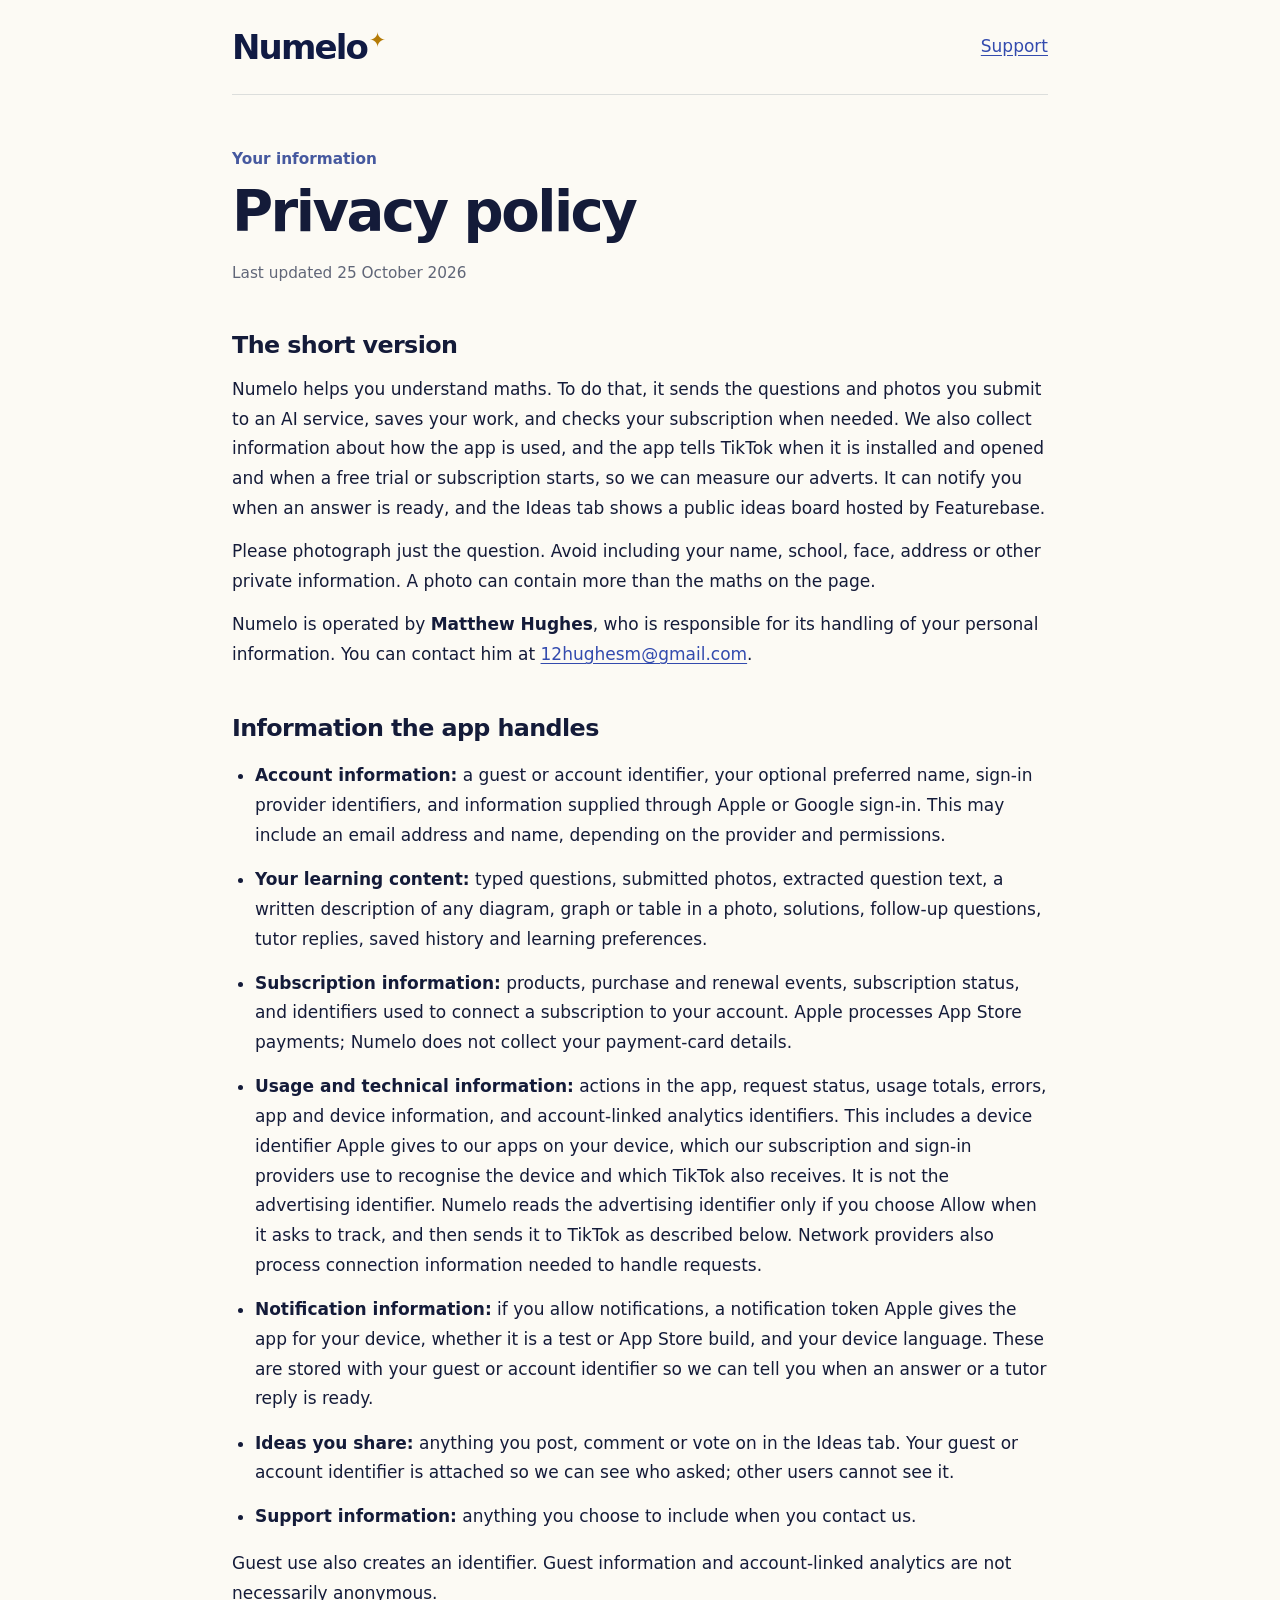
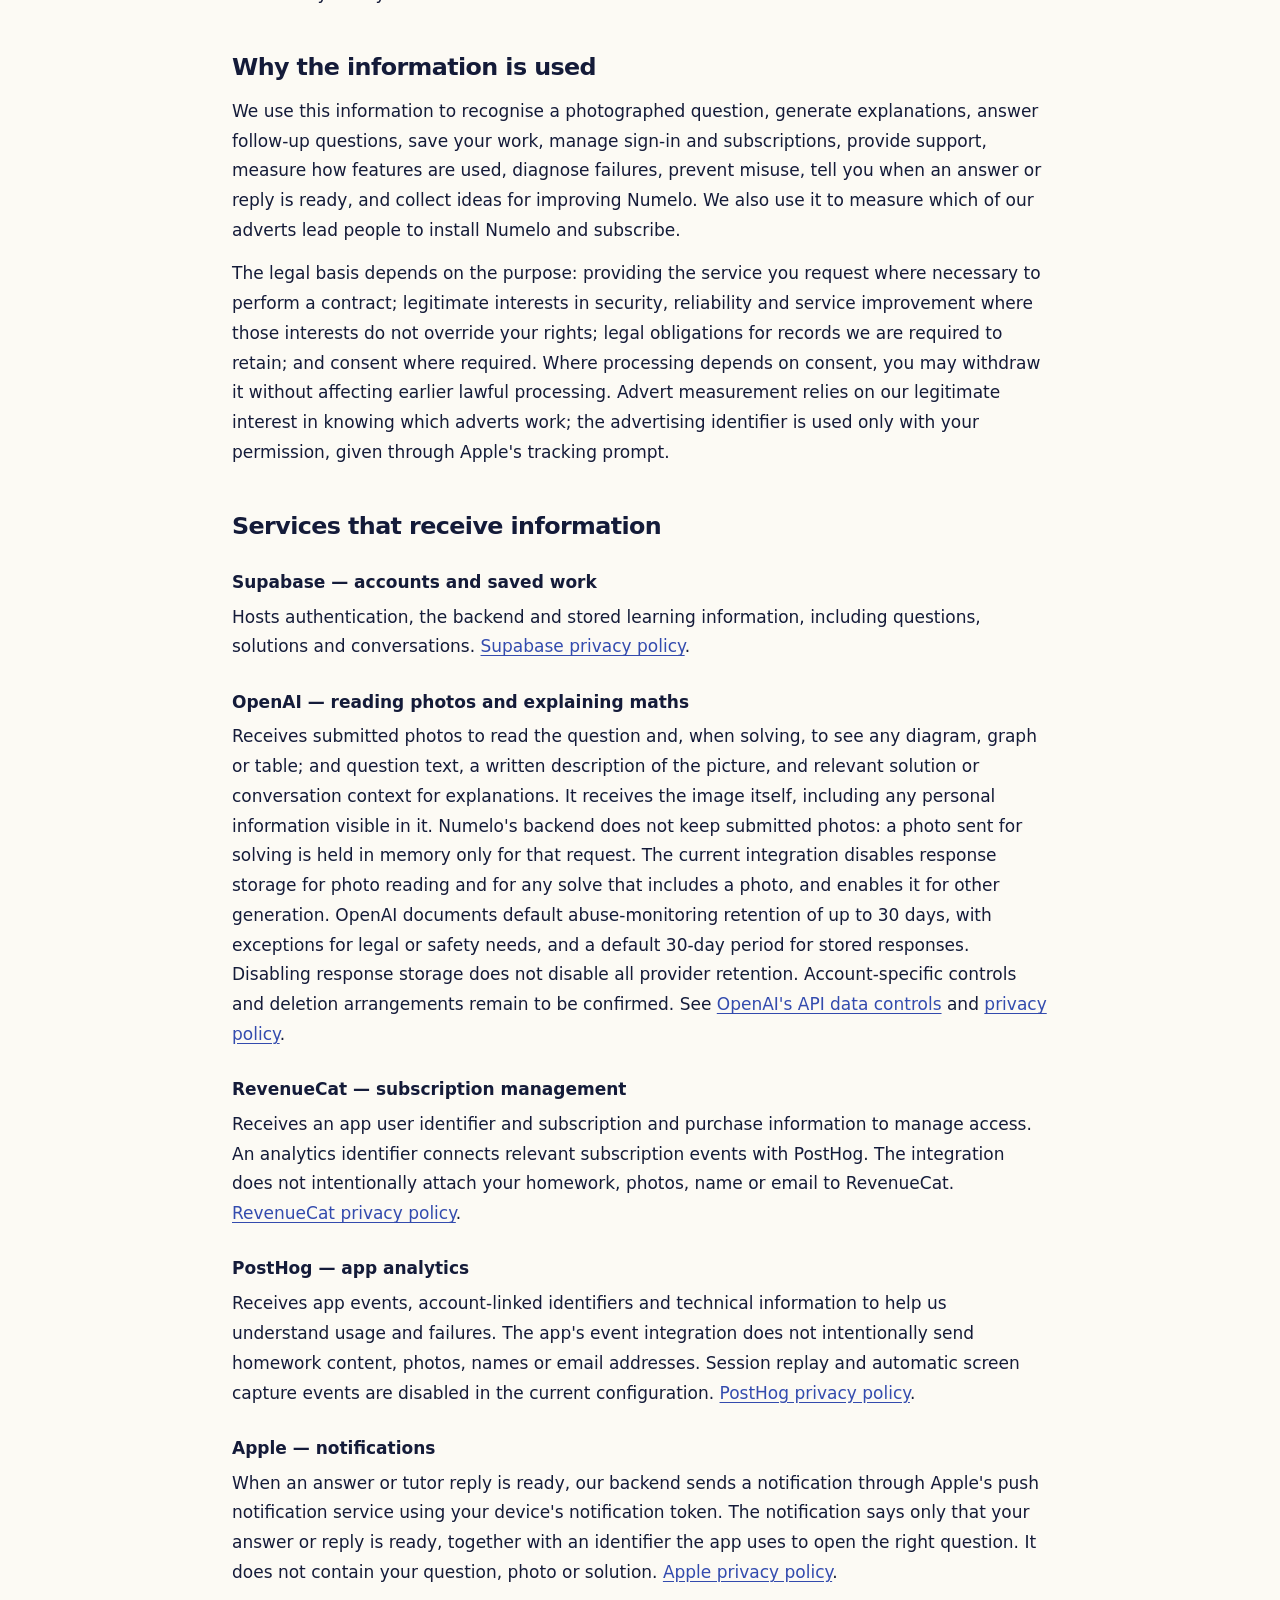
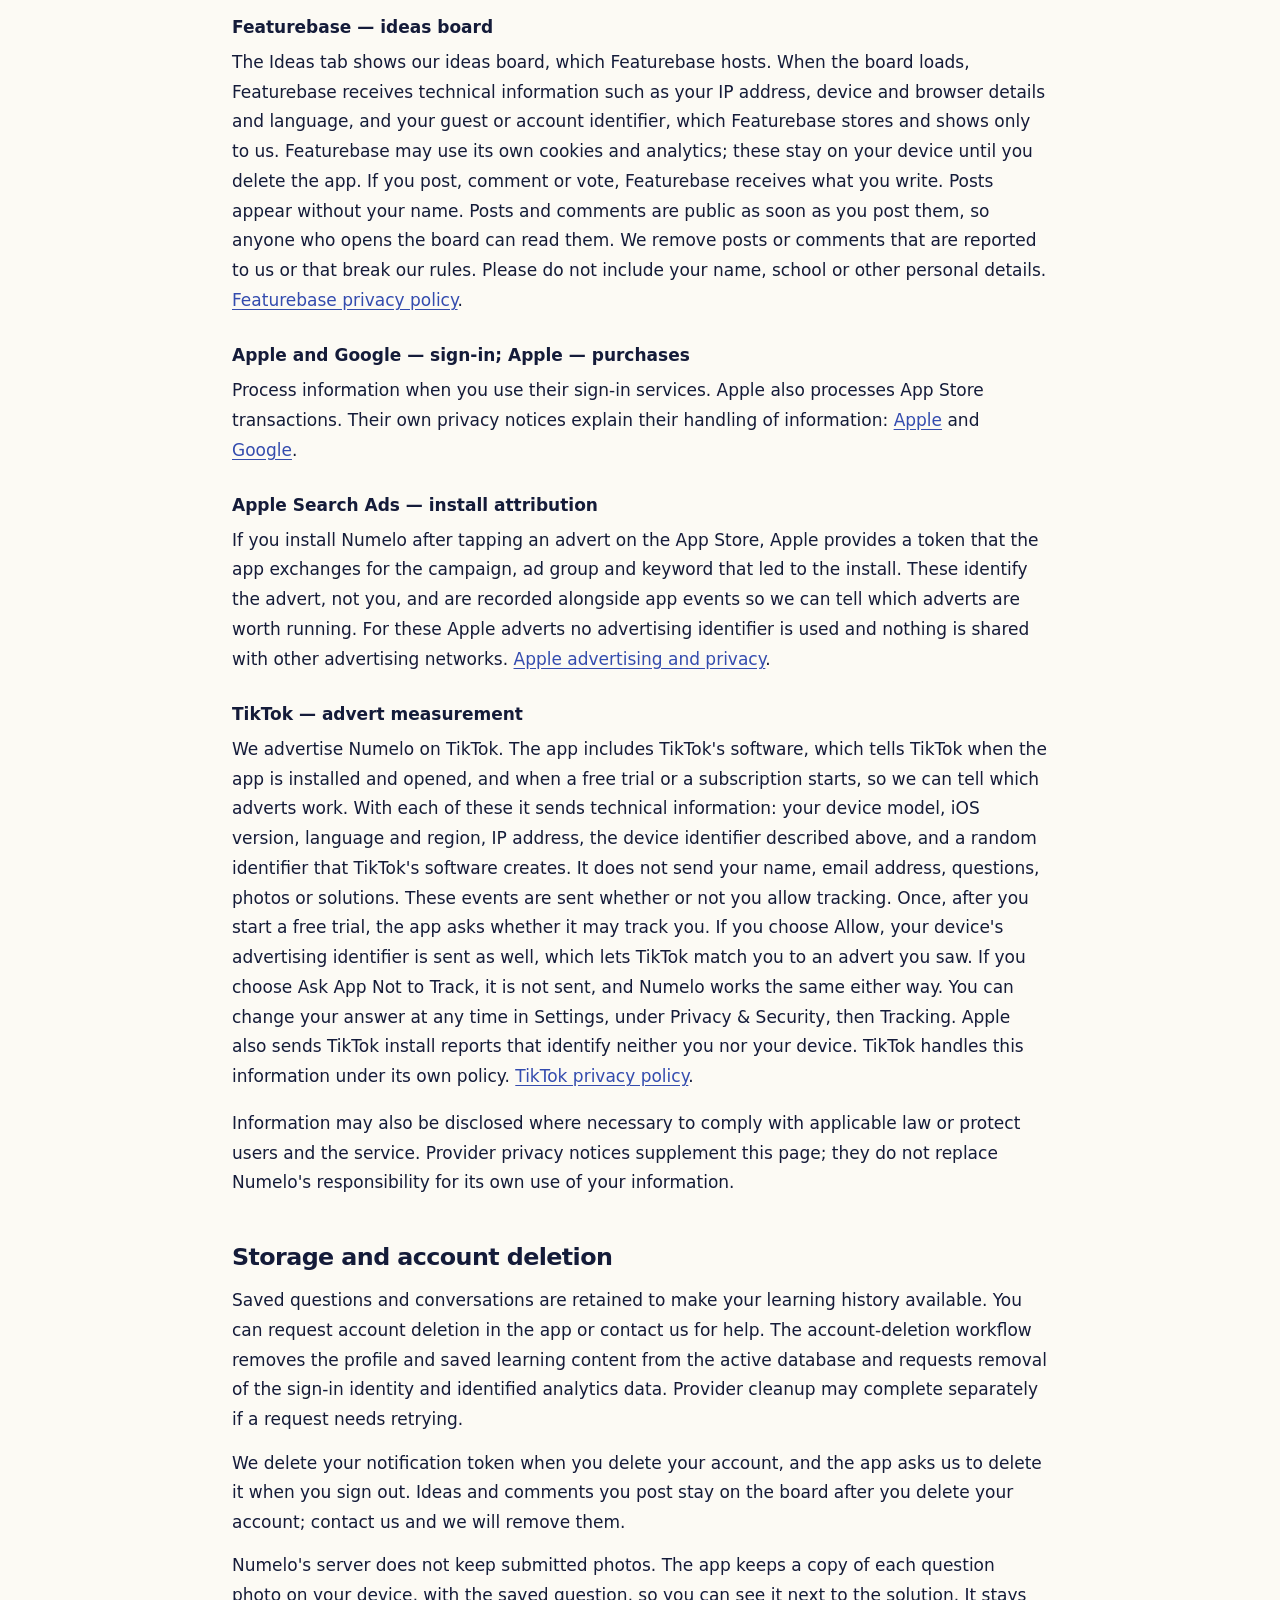
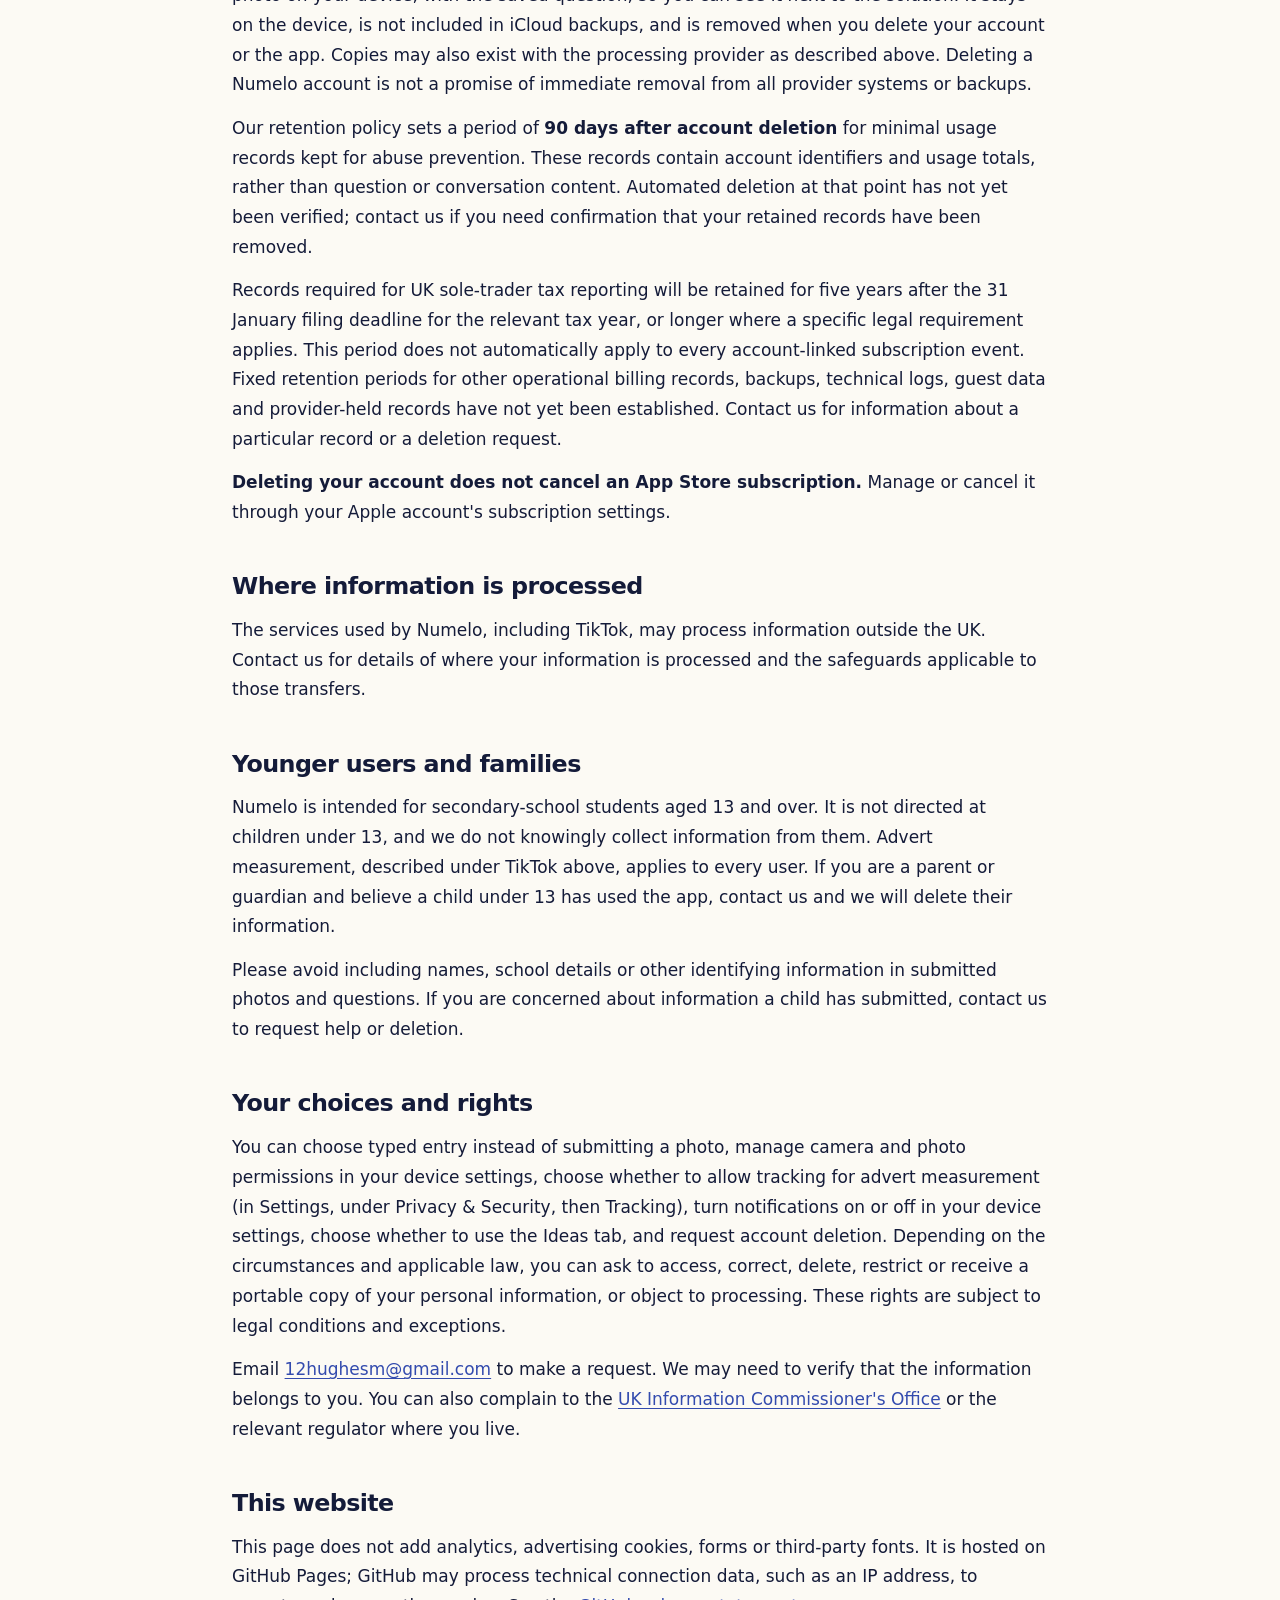
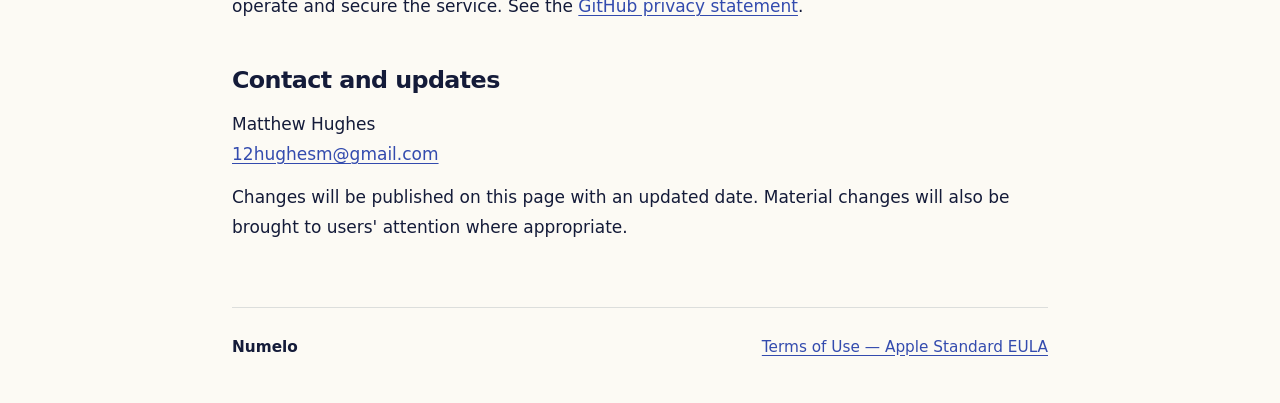
==== commit 6ca93c4b: "Privacy: Ideas board posts are public on posting; we remove reported posts Co-Authored-By: Claude Op" ====
--- a/index.html
+++ b/index.html
@@ -55,7 +55,7 @@
         <dt>Apple — notifications</dt>
         <dd>When an answer or tutor reply is ready, our backend sends a notification through Apple's push notification service using your device's notification token. The notification says only that your answer or reply is ready, together with an identifier the app uses to open the right question. It does not contain your question, photo or solution. <a href="https://www.apple.com/legal/privacy/">Apple privacy policy</a>.</dd>
         <dt>Featurebase — ideas board</dt>
-        <dd>The Ideas tab shows our ideas board, which Featurebase hosts. When the board loads, Featurebase receives technical information such as your IP address, device and browser details and language, and your guest or account identifier, which Featurebase stores and shows only to us. Featurebase may use its own cookies and analytics; these stay on your device until you delete the app. If you post, comment or vote, Featurebase receives what you write. Posts appear without your name. We check new posts and comments before they appear, and approved posts are public, so anyone who opens the board can read them. Please do not include your name, school or other personal details. Featurebase may use AI services to translate posts into other languages. <a href="https://help.featurebase.app/articles/4744036-privacy-policy">Featurebase privacy policy</a>.</dd>
+        <dd>The Ideas tab shows our ideas board, which Featurebase hosts. When the board loads, Featurebase receives technical information such as your IP address, device and browser details and language, and your guest or account identifier, which Featurebase stores and shows only to us. Featurebase may use its own cookies and analytics; these stay on your device until you delete the app. If you post, comment or vote, Featurebase receives what you write. Posts appear without your name. Posts and comments are public as soon as you post them, so anyone who opens the board can read them. We remove posts or comments that are reported to us or that break our rules. Please do not include your name, school or other personal details. <a href="https://help.featurebase.app/articles/4744036-privacy-policy">Featurebase privacy policy</a>.</dd>
         <dt>Apple and Google — sign-in; Apple — purchases</dt>
         <dd>Process information when you use their sign-in services. Apple also processes App Store transactions. Their own privacy notices explain their handling of information: <a href="https://www.apple.com/legal/privacy/">Apple</a> and <a href="https://policies.google.com/privacy">Google</a>.</dd>
         <dt>Apple Search Ads — install attribution</dt>
